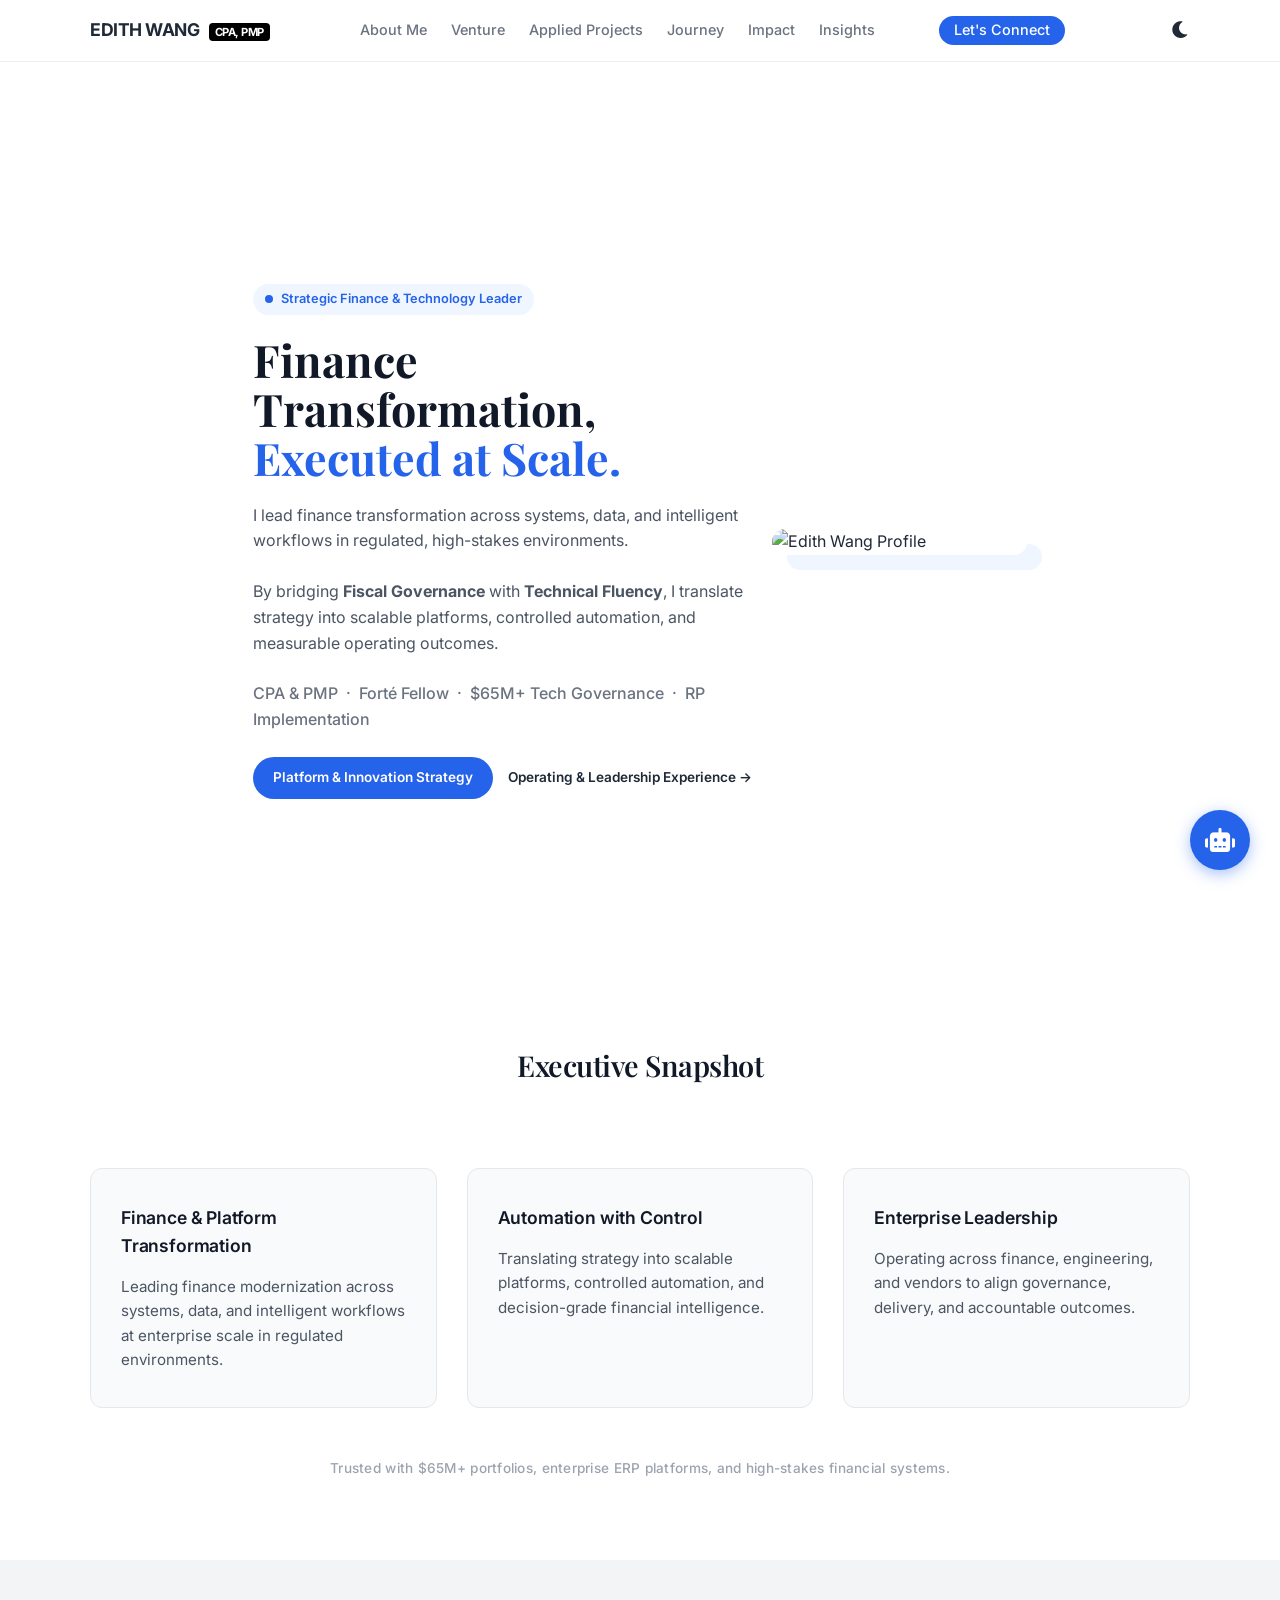
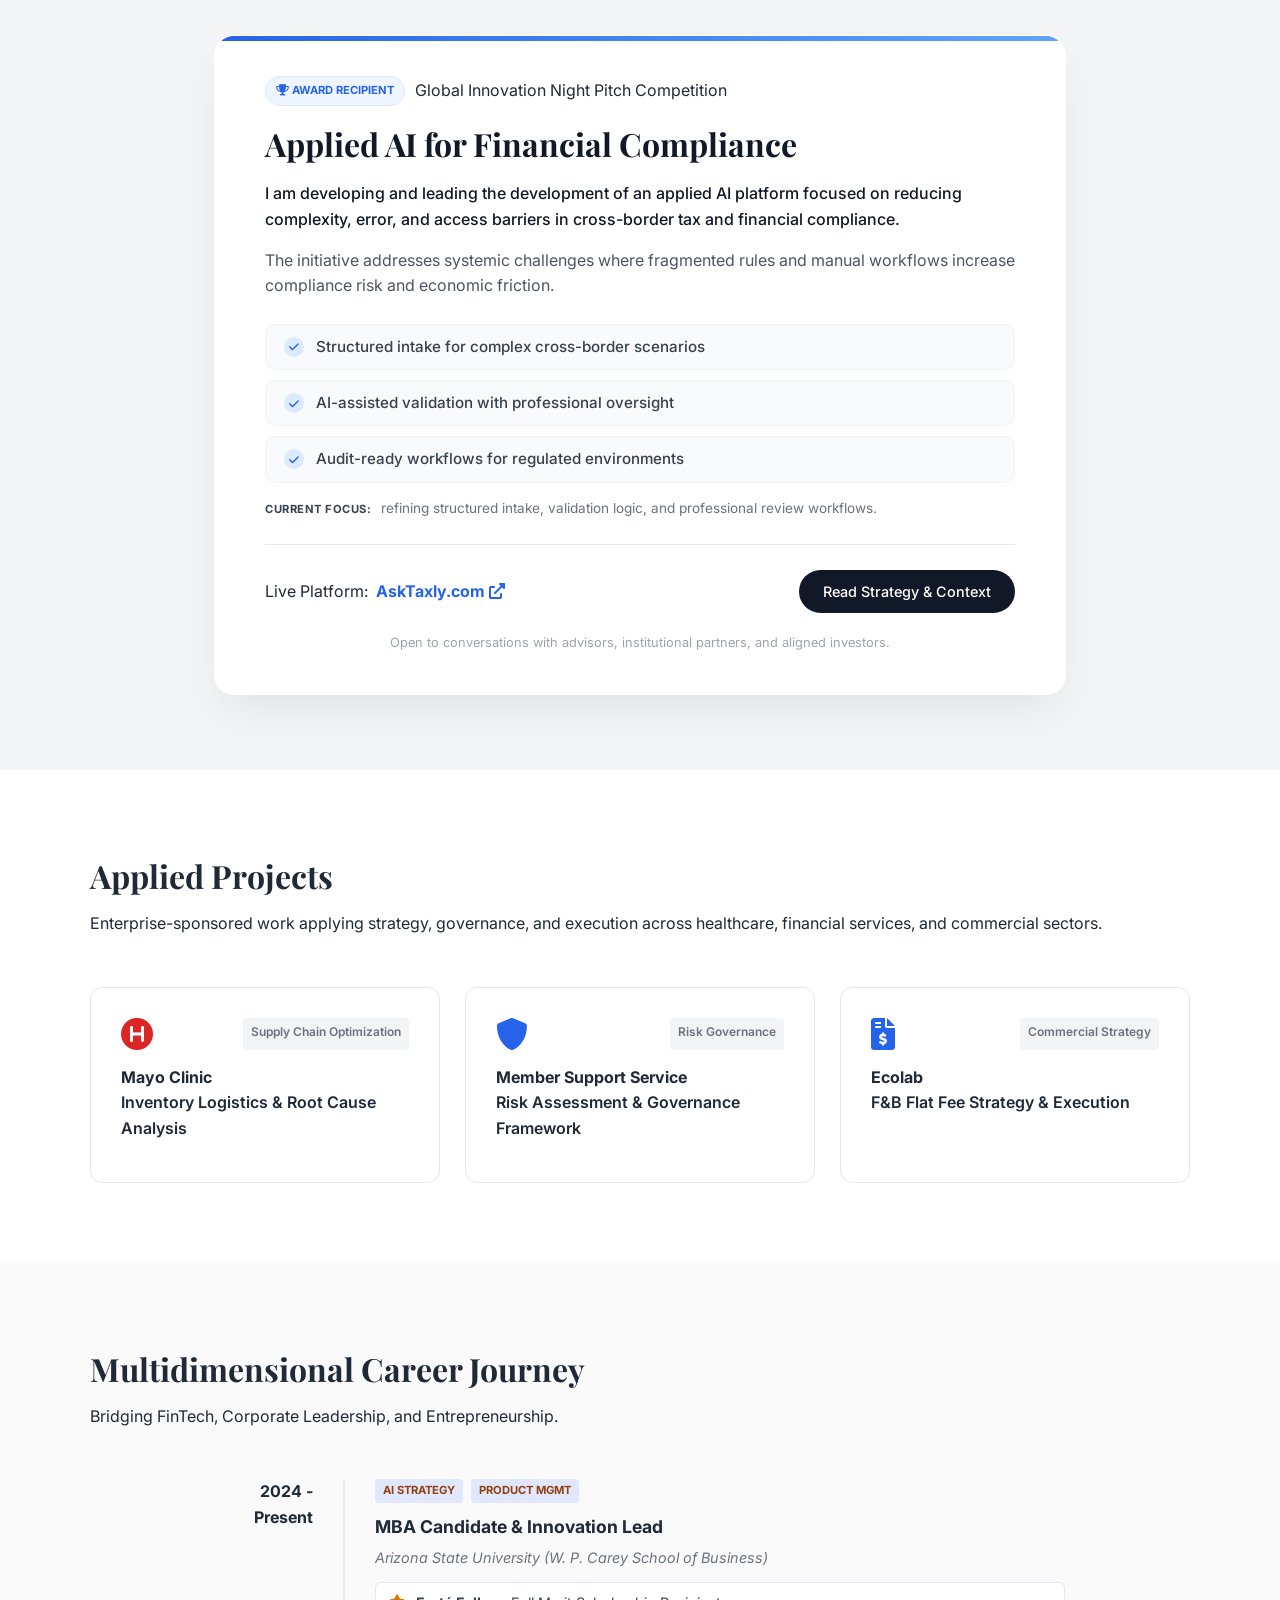
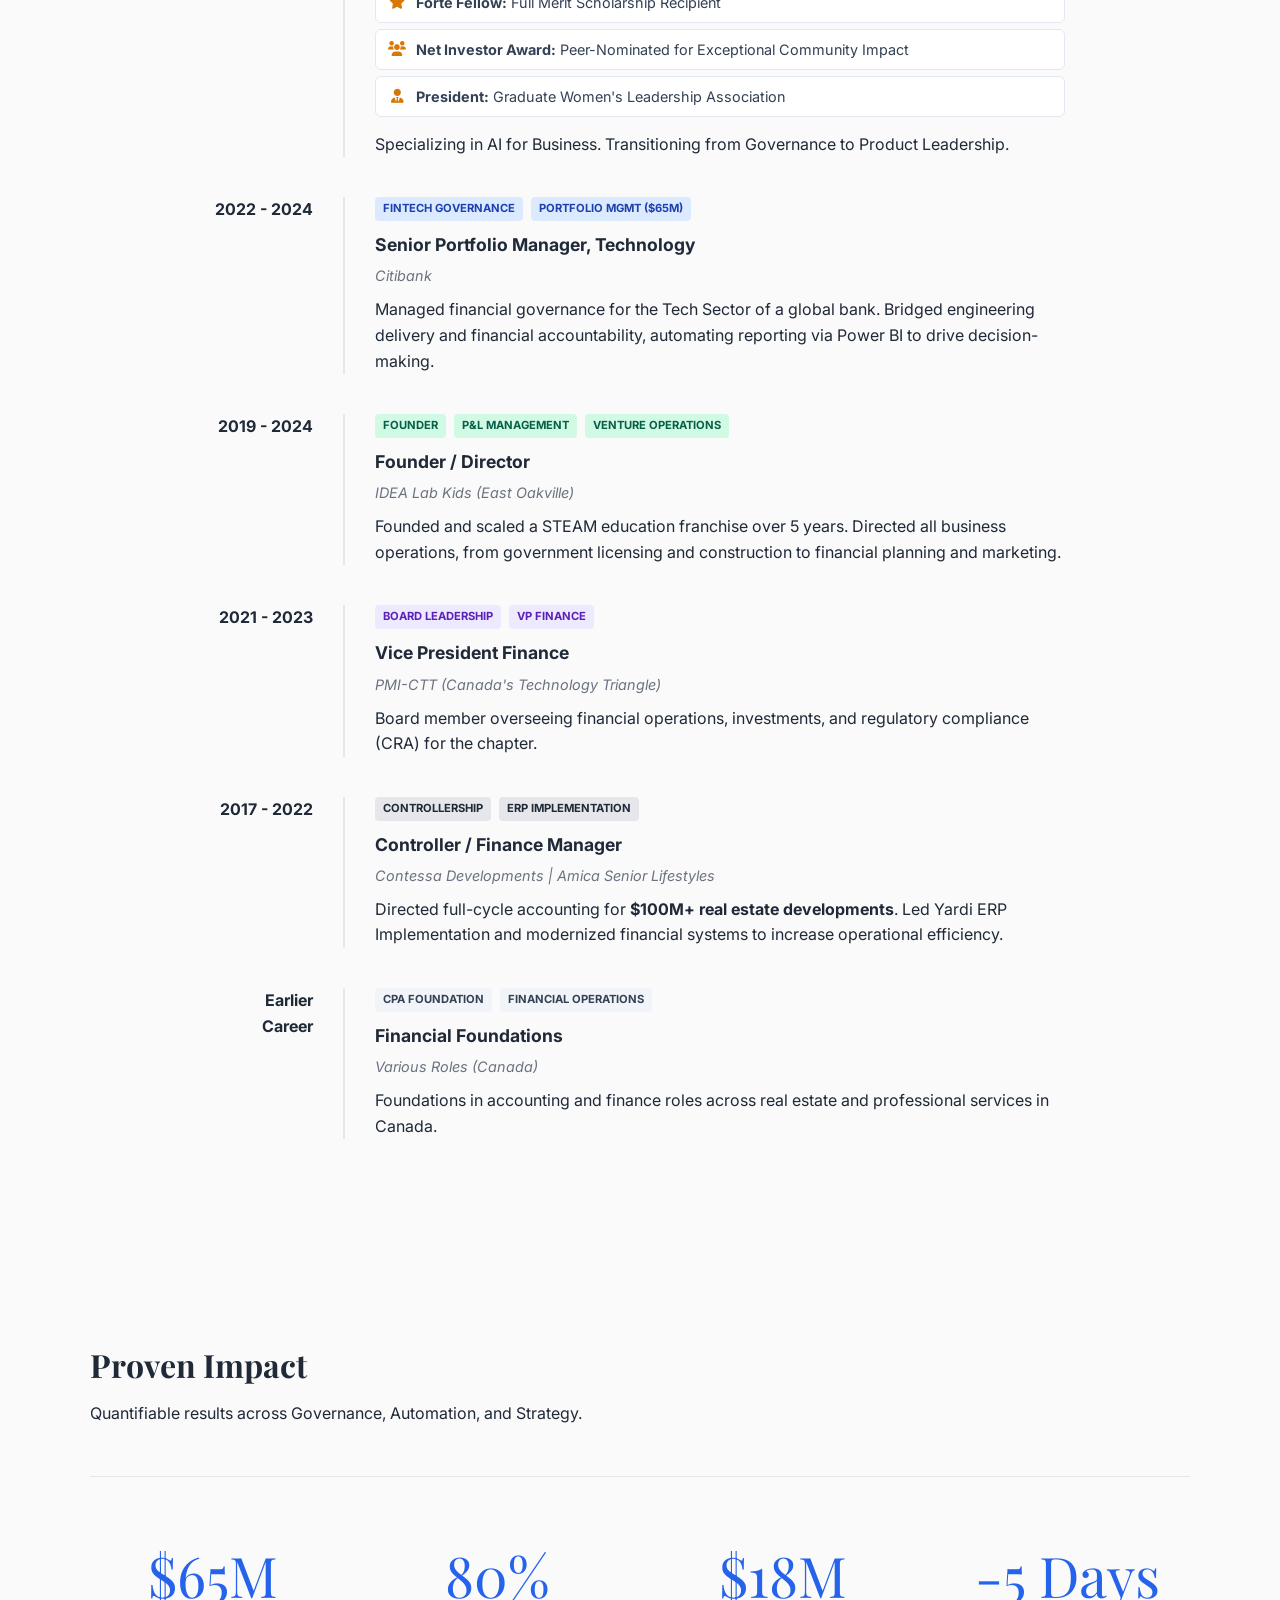
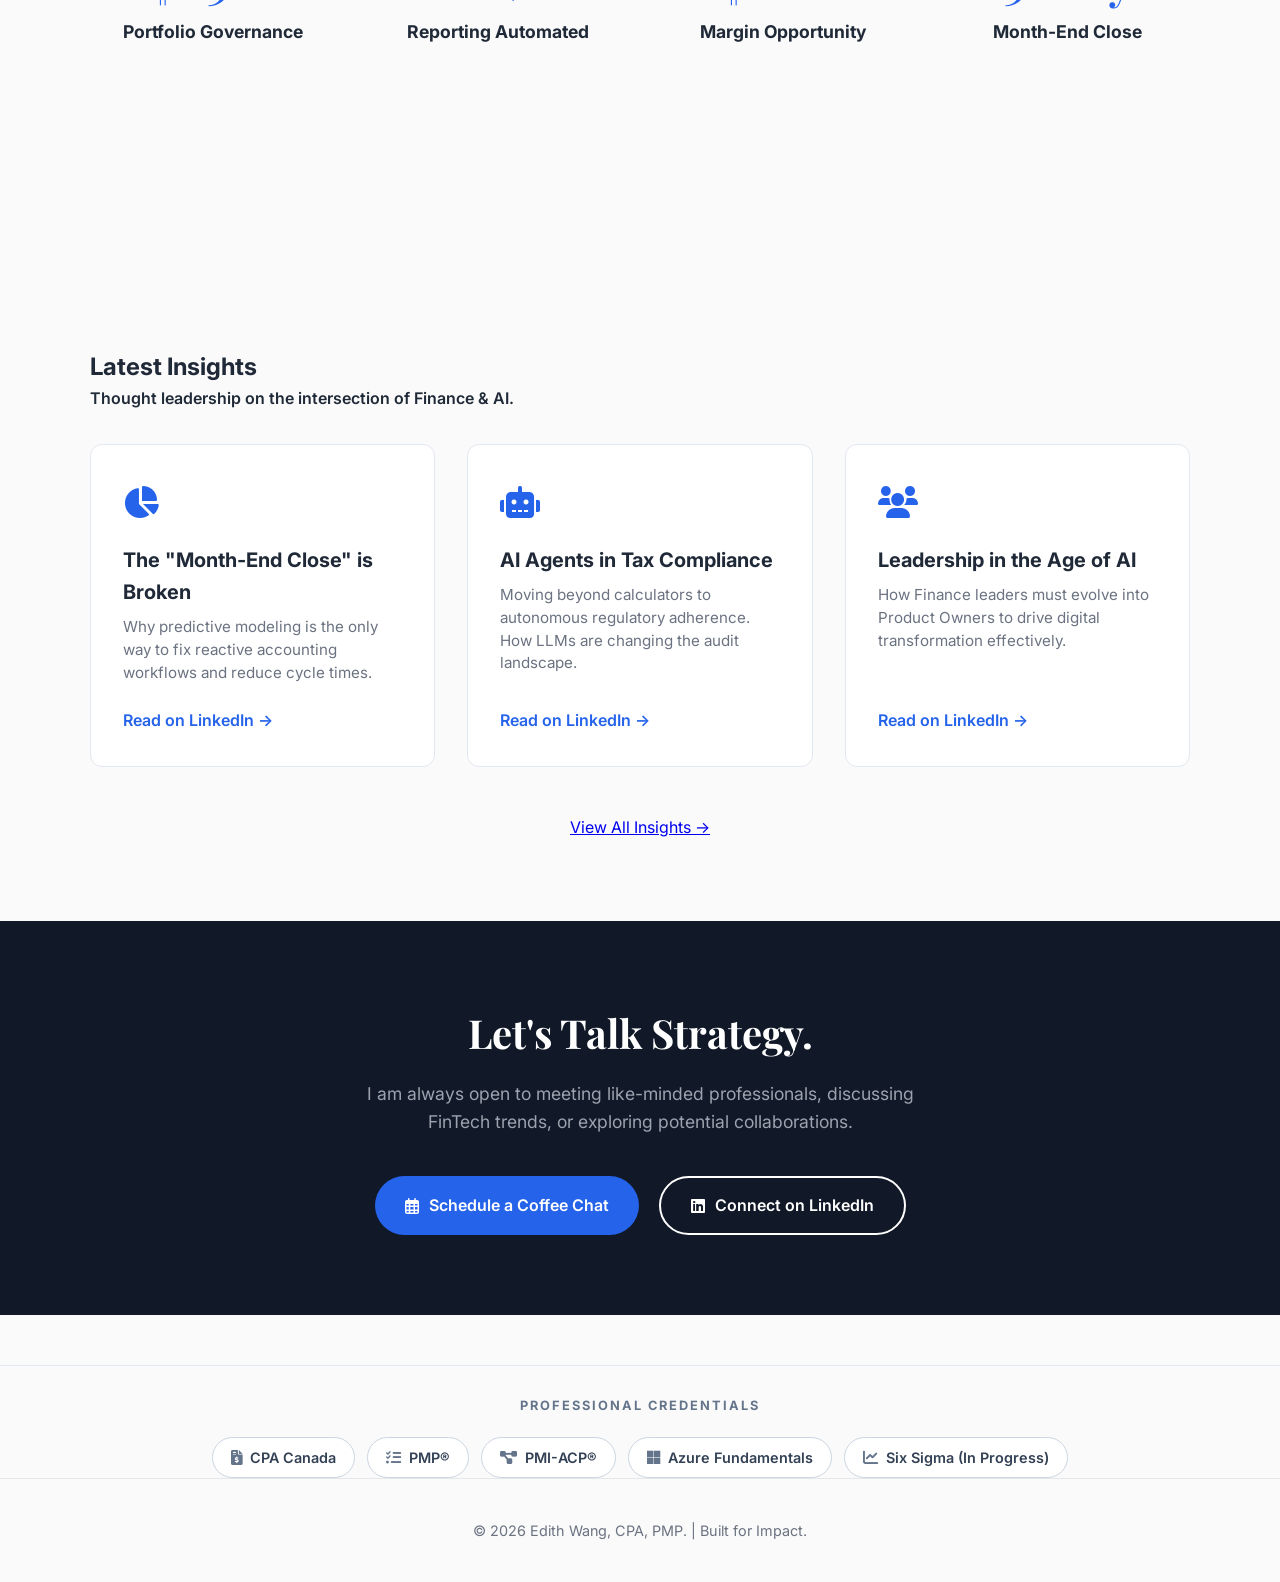
==== index.html @ 4e36b952 "Update index.html" ====
<!DOCTYPE html>
<html lang="en">
<head>
    <meta charset="UTF-8">
    <meta name="viewport" content="width=device-width, initial-scale=1.0">
    <title>Edith Wang | Finance Transformation Lead</title>
    <link rel="stylesheet" href="style.css">
    <link href="https://fonts.googleapis.com/css2?family=Inter:wght@300;400;500;600;700&family=Playfair+Display:wght@700&display=swap" rel="stylesheet">
    <link rel="stylesheet" href="https://cdnjs.cloudflare.com/ajax/libs/font-awesome/6.0.0/css/all.min.css">
</head>
<body>

<nav>
    <div class="nav-container">
        <div class="logo">EDITH WANG <span class="cpa-badge">CPA, PMP</span></div>
        
        <div class="nav-links">
            <a href="#" class="nav-item">About Me</a>
            <a href="#venture" class="nav-item">Venture</a>
            <a href="#applied_projects" class="nav-item">Applied Projects</a>
            <a href="#journey" class="nav-item">Journey</a>
            <a href="#impact" class="nav-item">Impact</a>
            <a href="#insights" class="nav-item">Insights</a>
            <a href="https://calendly.com/edithwang/30min" class="nav-cta-btn">
                Let's Connect
            </a>
        </div>
        
        <div class="theme-toggle" id="theme-toggle" onclick="toggleTheme()" style="cursor: pointer; margin-left: 20px; font-size: 1.2rem;">
            <i class="fas fa-moon"></i>
        </div>
    </div>
</nav>

<section class="hero-section reveal">
    <div class="main-container">
        <div class="hero-grid">
            
            <div class="hero-text">
                <div class="status-pill">
                    <span class="dot"></span> Strategic Finance & Technology Leader
                </div>

                <h1>
                    Finance Transformation, <br>
                    <span class="accent-text">Executed at Scale.</span>
                </h1>
                
                <p class="hero-bio">
                    I lead finance transformation across systems, data, and intelligent workflows in regulated, high-stakes environments.  
                    <br><br>
                    By bridging <strong>Fiscal Governance</strong> with <strong>Technical Fluency</strong>, I translate strategy into scalable platforms, controlled automation, and measurable operating outcomes.
                </p>

                <p class="hero-meta" style="color: #6b7280; font-weight: 500; margin-bottom: 25px;">
                    CPA & PMP &nbsp;·&nbsp; Forté Fellow &nbsp;·&nbsp; $65M+ Tech Governance &nbsp;·&nbsp; RP Implementation
                </p>
                
                <div class="hero-buttons">
                    <a href="#venture" class="btn-primary">Platform & Innovation Strategy</a>
                    <a href="#journey" class="btn-text">Operating & Leadership Experience &rarr;</a>
                </div>
            </div>

            <div class="hero-image-wrapper">
                <img src="profile.jpg" alt="Edith Wang Profile" class="hero-img">
            </div>

        </div>
    </div>
</section>    

<section class="executive-snapshot reveal">
    <div class="main-container">
        
        <h2 class="snapshot-title">Executive Snapshot</h2>

        <div class="snapshot-grid">
            <div class="snapshot-card">
                <h3>Finance & Platform Transformation</h3>
                <p>Leading finance modernization across systems, data, and intelligent workflows at enterprise scale in regulated environments.</p>
            </div>

            <div class="snapshot-card">
                <h3>Automation with Control</h3>
                <p>Translating strategy into scalable platforms, controlled automation, and decision-grade financial intelligence.</p>
            </div>

            <div class="snapshot-card">
                <h3>Enterprise Leadership</h3>
                <p>Operating across finance, engineering, and vendors to align governance, delivery, and accountable outcomes.</p>
            </div>
        </div>

        <p class="snapshot-footer">
            Trusted with $65M+ portfolios, enterprise ERP platforms, and high-stakes financial systems.
        </p>
    </div>
</section>
    
<section id="venture" class="venture-summary reveal">
    <div class="main-container">
        
        <div class="venture-card">
            
            <div class="award-header">
                <span class="award-pill"><i class="fas fa-trophy"></i> Award Recipient</span>
                <span class="award-text">Global Innovation Night Pitch Competition</span>
            </div>

            <h2 class="section-title">Applied AI for Financial Compliance</h2>

            <div class="summary-body">
                <p class="lead-text">
                    I am developing and leading the development of an applied AI platform focused on reducing complexity, error, and access barriers in cross-border tax and financial compliance.
                </p>
                <p>
                    The initiative addresses systemic challenges where fragmented rules and manual workflows increase compliance risk and economic friction.
                </p>
            </div>

            <div class="feature-grid">
                <div class="feature-item">
                    <div class="check-icon"><i class="fas fa-check"></i></div>
                    <span>Structured intake for complex cross-border scenarios</span>
                </div>
                <div class="feature-item">
                    <div class="check-icon"><i class="fas fa-check"></i></div>
                    <span>AI-assisted validation with professional oversight</span>
                </div>
                <div class="feature-item">
                    <div class="check-icon"><i class="fas fa-check"></i></div>
                    <span>Audit-ready workflows for regulated environments</span>
                </div>
            </div>
            
            <p class="venture-status">
                <span class="status-label">Current focus:</span> refining structured intake, validation logic, and professional review workflows.
            </p>
            <hr class="divider">

            <div class="summary-actions">
                <div class="platform-group">
                    <span class="platform-label">Live Platform:</span>
                    <a href="https://asktaxly.com" target="_blank" class="link-brand">
                        AskTaxly.com <i class="fas fa-external-link-alt"></i>
                    </a>
                </div>
                
                <a href="venture.html" class="btn-strategy">Read Strategy & Context</a>
            </div>
            
            <p class="summary-footer">
                Open to conversations with advisors, institutional partners, and aligned investors.
            </p>

        </div> </div>
</section>

<section id="applied_projects" class="section-padding bg-light reveal">
    <div class="main-container">
        <div class="section-header">
            <h3>Applied Projects</h3>
            <p>Enterprise-sponsored work applying strategy, governance, and execution across healthcare, financial services, and commercial sectors.</p>
        </div>

        <div class="applied_projects-grid">
            
            <div class="applied_projects-card">
                <div class="card-top">
                    <i class="fas fa-hospital-symbol icon-red"></i>
                    <span class="role-badge">Supply Chain Optimization</span>
                </div>
                <h4>Mayo Clinic</h4>
                <p class="subtitle">Inventory Logistics & Root Cause Analysis</p>
                <p class="details">
                    Leading root cause analysis to address 40-50% tote underutilization. Currently optimizing PAR ordering and warehouse-to-hospital workflows to reduce transportation waste.
                </p>
            </div>

            <div class="applied_projects-card">
                <div class="card-top">
                    <i class="fas fa-shield-alt icon-blue"></i>
                    <span class="role-badge">Risk Governance</span>
                </div>
                <h4>Member Support Service</h4>
                <p class="subtitle">Risk Assessment & Governance Framework</p>
                <p class="details">
                    Designed a standardized risk assessment framework, addressing security, vulnerability, and operational risk domains to support consistent risk identification and governance oversight.
                </p>
            </div>

            <div class="applied_projects-card">
                <div class="card-top">
                    <i class="fas fa-file-invoice-dollar icon-blue"></i>
                    <span class="role-badge">Commercial Strategy</span>
                </div>
                <h4>Ecolab</h4>
                <p class="subtitle">F&B Flat Fee Strategy & Execution</p>
                <p class="details">
                    Evaluated billing arrangements to drive long-term margin growth. Optimized commercial execution and tracking visibility to improve cash collection and sales performance.
                </p>
            </div>

        </div>
    </div>
</section>

<section id="journey" class="section-padding reveal">
    <div class="main-container">
        <div class="section-header">
            <h3>Multidimensional Career Journey</h3>
            <p>Bridging FinTech, Corporate Leadership, and Entrepreneurship.</p>
        </div>
<div class="timeline-wrapper">
            
            <div class="timeline-row">
                <div class="timeline-time">
                    <span class="year">2024 - Present</span>
                </div>
                <div class="timeline-content">
                    <div class="tags-row">
                        <span class="tag tag-strategy">AI Strategy</span>
                        <span class="tag tag-strategy">Product Mgmt</span>
                    </div>
                    
                    <h4>MBA Candidate & Innovation Lead</h4>
                    <p class="company">Arizona State University (W. P. Carey School of Business)</p>
                    
                    <div class="honor-list">
                        <div class="honor-item">
                            <i class="fas fa-star honor-icon"></i> 
                            <span><strong>Forté Fellow:</strong> Full Merit Scholarship Recipient</span>
                        </div>
                        <div class="honor-item">
                            <i class="fas fa-users honor-icon"></i> 
                            <span><strong>Net Investor Award:</strong> Peer-Nominated for Exceptional Community Impact</span>
                        </div>
                        <div class="honor-item">
                            <i class="fas fa-user-tie honor-icon"></i> 
                            <span><strong>President:</strong> Graduate Women's Leadership Association</span>
                        </div>
                    </div>

                    <p class="desc" style="margin-top: 15px;">
                        Specializing in AI for Business. Transitioning from Governance to Product Leadership.
                    </p>
                </div>
            </div>

            <div class="timeline-row">
                <div class="timeline-time">
                    <span class="year">2022 - 2024</span>
                </div>
                <div class="timeline-content">
                    <div class="tags-row">
                        <span class="tag tag-fintech">FinTech Governance</span>
                        <span class="tag tag-fintech">Portfolio Mgmt ($65M)</span>
                    </div>
                    <h4>Senior Portfolio Manager, Technology</h4>
                    <p class="company">Citibank</p>
                    <p class="desc">
                        Managed financial governance for the Tech Sector of a global bank. 
                        Bridged engineering delivery and financial accountability, automating reporting via Power BI to drive decision-making.
                    </p>
                </div>
            </div>

            <div class="timeline-row highlight-row">
                <div class="timeline-time">
                    <span class="year">2019 - 2024</span>
                </div>
                <div class="timeline-content">
                    <div class="tags-row">
                        <span class="tag tag-ent">Founder</span>
                        <span class="tag tag-ent">P&L Management</span>
                        <span class="tag tag-ent">Venture Operations</span>
                    </div>
                    <h4>Founder / Director</h4>
                    <p class="company">IDEA Lab Kids (East Oakville)</p>
                    <p class="desc">
                        Founded and scaled a STEAM education franchise over 5 years. 
                        Directed all business operations, from government licensing and construction to financial planning and marketing.
                    </p>
                </div>
            </div>

            <div class="timeline-row">
                <div class="timeline-time">
                    <span class="year">2021 - 2023</span>
                </div>
                <div class="timeline-content">
                    <div class="tags-row">
                        <span class="tag tag-vol">Board Leadership</span>
                        <span class="tag tag-vol">VP Finance</span>
                    </div>
                    <h4>Vice President Finance</h4>
                    <p class="company">PMI-CTT (Canada's Technology Triangle)</p>
                    <p class="desc">
                        Board member overseeing financial operations, investments, and regulatory compliance (CRA) for the chapter.
                    </p>
                </div>
            </div>

            <div class="timeline-row">
                <div class="timeline-time">
                    <span class="year">2017 - 2022</span>
                </div>
                <div class="timeline-content">
                    <div class="tags-row">
                        <span class="tag tag-corp">Controllership</span>
                        <span class="tag tag-corp">ERP Implementation</span>
                    </div>
                    <h4>Controller / Finance Manager</h4>
                    <p class="company">Contessa Developments | Amica Senior Lifestyles</p>
                    <p class="desc">
                        Directed full-cycle accounting for <strong>$100M+ real estate developments</strong>. 
                        Led Yardi ERP Implementation and modernized financial systems to increase operational efficiency.
                    </p>
                </div>
            </div>

            <div class="timeline-row">
                <div class="timeline-time">
                    <span class="year">Earlier Career</span>
                </div>
                <div class="timeline-content">
                    <div class="tags-row">
                        <span class="tag tag-foundation">CPA Foundation</span>
                        <span class="tag tag-foundation">Financial Operations</span>
                    </div>
                    <h4>Financial Foundations</h4>
                    <p class="company">Various Roles (Canada)</p>
                    <p class="desc">
                        Foundations in accounting and finance roles across real estate and professional services in Canada.
                    </p>
                </div>
            </div>
    
        </div>
    </div>
</section>

<section id="impact" class="section-padding reveal">
    <div class="main-container">
        <div class="section-header">
            <h3>Proven Impact</h3>
            <p>Quantifiable results across Governance, Automation, and Strategy.</p>
        </div>

        <div class="impact-grid">
            <div class="impact-item">
                <div class="impact-number">$65M</div>
                <div class="impact-label">Portfolio Governance</div>
                <p class="impact-details">
                    Managed a global technology investment portfolio across multi-year programs at Citi, ensuring 100% budget adherence.
                </p>
            </div>

            <div class="impact-item">
                <div class="impact-number">80%</div>
                <div class="impact-label">Reporting Automated</div>
                <p class="impact-details">
                    Slashed manual reporting effort by implementing Python scripts and Power BI APIs, freeing up strategic capacity.
                </p>
            </div>

            <div class="impact-item">
                <div class="impact-number">$18M</div>
                <div class="impact-label">Margin Opportunity</div>
                <p class="impact-details">
                    Identified significant margin improvements through complex pricing and scenario modeling during MBA tenure.
                </p>
            </div>

            <div class="impact-item">
                <div class="impact-number">-5 Days</div>
                <div class="impact-label">Month-End Close</div>
                <p class="impact-details">
                    Accelerated the close cycle by redesigning workflows and implementing Sisense/Payscan systems.
                </p>
            </div>
        </div>
    </div>
</section>
   
<section id="insights" class="section-padding reveal">
    <div class="main-container">
        <h2>Latest Insights</h2>
        <p class="subtitle">Thought leadership on the intersection of Finance & AI.</p>

        <div class="insights-grid">
            
            <div class="insight-card">
                <div class="insight-icon">
                    <i class="fas fa-chart-pie"></i>
                </div>
                <h3>The "Month-End Close" is Broken</h3>
                <p>Why predictive modeling is the only way to fix reactive accounting workflows and reduce cycle times.</p>
                <a href="https://www.linkedin.com/in/edith-wang1" class="read-link">Read on LinkedIn &rarr;</a>
            </div>

            <div class="insight-card">
                <div class="insight-icon">
                    <i class="fas fa-robot"></i>
                </div>
                <h3>AI Agents in Tax Compliance</h3>
                <p>Moving beyond calculators to autonomous regulatory adherence. How LLMs are changing the audit landscape.</p>
                <a href="https://www.linkedin.com/in/edith-wang1" class="read-link">Read on LinkedIn &rarr;</a>
            </div>

            <div class="insight-card">
                <div class="insight-icon">
                    <i class="fas fa-users"></i>
                </div>
                <h3>Leadership in the Age of AI</h3>
                <p>How Finance leaders must evolve into Product Owners to drive digital transformation effectively.</p>
                <a href="https://www.linkedin.com/in/edith-wang1" class="read-link">Read on LinkedIn &rarr;</a>
            </div>

        </div>
        
        <div style="text-align: center; margin-top: 3rem;">
            <a href="https://www.linkedin.com/in/edith-wang1" class="btn btn-secondary">View All Insights &rarr;</a>
        </div>
    </div>
</section>

<section id="connect" class="section-padding bg-dark text-white reveal">
    <div class="main-container text-center">
        <h3 class="connect-title">Let's Talk Strategy.</h3>
        <p class="connect-text">
            I am always open to meeting like-minded professionals, discussing FinTech trends, 
            or exploring potential collaborations.
        </p>
        
        <div class="connect-actions">
            <a href="https://calendly.com/edithwang/30min" target="_blank" class="btn-calendly">
                <i class="far fa-calendar-alt"></i> Schedule a Coffee Chat
            </a>
            <a href="https://www.linkedin.com/in/edith-wang1" target="_blank" class="btn-linkedin-large">
                <i class="fab fa-linkedin"></i> Connect on LinkedIn
            </a>
        </div>
    </div>
</section>

<div class="credentials-footer">
            <span class="cred-label">Professional Credentials</span>
            
            <div class="cred-grid">
                <div class="cred-pill">
                    <i class="fas fa-file-invoice-dollar"></i> CPA Canada
                </div>
                <div class="cred-pill">
                    <i class="fas fa-tasks"></i> PMP®
                </div>
                <div class="cred-pill">
                    <i class="fas fa-project-diagram"></i> PMI-ACP®
                </div>

                <div class="cred-pill">
                    <i class="fab fa-microsoft"></i> Azure Fundamentals
                </div>
                <div class="cred-pill">
                    <i class="fas fa-chart-line"></i> Six Sigma (In Progress)
                </div>
            </div>
        </div>
<footer>
    <p>&copy; 2026 Edith Wang, CPA, PMP. | Built for Impact.</p>
</footer>

<div class="floating-ai" onclick="toggleChat()">
  <i class="fas fa-robot"></i>
  <span class="tooltip">Ask Edith</span>
</div>

<div class="chat-window" id="chatWindow">
  <div class="chat-header">
    <div class="chat-title"><i class="fas fa-robot"></i> Edith AI Concierge</div>
    <button class="close-chat" onclick="toggleChat()">&times;</button>
  </div>

<div class="chat-body" id="chatBody"></div>

<div class="chat-input-area">
  <div class="input-wrapper" style="display:flex; margin-top:10px; gap:5px;">
    <input
      type="text"
      id="userInput"
      placeholder="Ask about experience, projects, or the AI venture…"
      onkeypress="checkEnter(event)"
      style="flex:1; padding:8px; border-radius:20px; border:1px solid #ccc;"
    >
    <button onclick="sendUserMessage()" style="background:none; border:none; color:#2563eb; cursor:pointer;">
      <i class="fas fa-paper-plane"></i>
    </button>
  </div>

  <!-- ✅ quick replies moved DOWN here -->
  <div class="quick-replies" id="quickReplies" style="margin-top:10px;">
    <button data-topic="experience">💼 Experience</button>
    <button data-topic="projects">📌 Projects</button>
    <button data-topic="skills">💻 Skills</button>
    <button data-topic="venture">🚀 Venture</button>
    <button data-topic="contact">✉️ Contact</button>
  </div>

  <div class="chat-footer-note" style="margin-top:8px; font-size:12px; opacity:0.8;">
    <span style="cursor:pointer;" onclick="handleInput('joke')">Need a break? 😄</span>
  </div>
</div>

<script src="script.js" defer></script>
</body>
</html>
---- style.css ----
/* --- 基础设置 --- */
:root {
    --bg-body: #FAFAFA;
    --text-main: #1F2937;
    --text-muted: #6B7280;
    --text-accent: #2563EB; /* Tech Blue */
    --gold: #D97706; /* Finance Gold */
    --font-heading: 'Playfair Display', serif; /* 干净的高级字体 */
    --font-body: 'Inter', sans-serif;
    --container: 1150px;
}

* { margin: 0; padding: 0; box-sizing: border-box; }
html { scroll-behavior: smooth; }
body { background: var(--bg-body); color: var(--text-main); font-family: var(--font-body); line-height: 1.6; }

/* Fix: Prevents menu from covering titles */
section {
    scroll-margin-top: 120px; 
}

@media (max-width: 768px) {
    section {
        scroll-margin-top: 90px;
    }
}

.main-container { max-width: var(--container); margin: 0 auto; padding: 0 25px; }
.section-padding { padding: 80px 0; }
.bg-light { background: white; }
.bg-dark { background: #111827; }
.text-white { color: white; }
.text-center { text-align: center; }

/* Navigation */
nav { background: rgba(255,255,255,0.95); position: sticky; top: 0; z-index: 1000; border-bottom: 1px solid #eee; padding: 15px 0; }
.nav-container { display: flex; justify-content: space-between; align-items: center; max-width: var(--container); margin: 0 auto; padding: 0 25px; }
.logo { font-weight: 700; font-size: 1.1rem; letter-spacing: -0.5px; }
.cpa-badge { background: black; color: white; font-size: 0.7rem; padding: 2px 6px; border-radius: 4px; margin-left: 6px; }
.nav-links a { text-decoration: none; color: var(--text-muted); margin-left: 20px; font-size: 0.9rem; font-weight: 500; }
.btn-nav { background: var(--text-main); color: white; border: none; padding: 8px 16px; border-radius: 20px; margin-left: 20px; cursor: pointer; font-size: 0.85rem; }

/* =========================================
   HERO SECTION (Compact & Dynamic)
   ========================================= */
.hero-section {
    height: 100vh;          /* Full Viewport Height */
    min-height: 600px;      
    display: flex;
    align-items: center;    
    padding-top: 60px;      
    background: #fff;
    overflow: hidden;       
}

.hero-grid {
    display: flex;
    align-items: center;    
    justify-content: space-between;
    width: 100%;
    max-width: 1200px;
    margin: 0 auto;
    padding: 0 30px;        
}

/* Left Text Area */
.hero-text {
    flex: 1.3;              
    padding-right: 20px;
}

.hero-text h1 {
    font-family: 'Playfair Display', serif;
    font-size: clamp(2rem, 3.5vw, 3.5rem); 
    line-height: 1.1;
    color: #111827;
    margin-bottom: 20px;
}

.status-pill { background: #EFF6FF; color: var(--text-accent); display: inline-block; padding: 5px 12px; border-radius: 20px; font-size: 0.8rem; font-weight: 600; margin-bottom: 20px; }
.dot { width: 8px; height: 8px; background: var(--text-accent); border-radius: 50%; display: inline-block; margin-right: 5px; }
.accent-text { color: var(--text-accent); }

.hero-bio {
    font-size: 1rem;       
    line-height: 1.6;
    color: #4b5563;
    margin-bottom: 25px;
    max-width: 600px;
}

/* Buttons */
.hero-buttons {
    display: flex;
    align-items: center;
    gap: 15px;             
    flex-wrap: nowrap;     
    width: 100%;
}

.btn-primary {
    background: var(--text-accent);
    color: white;
    font-size: 0.85rem !important; 
    padding: 10px 20px;
    border-radius: 50px;
    text-decoration: none;
    font-weight: 600;
    white-space: nowrap;   
    transition: background 0.3s;
}
.btn-primary:hover { background: #1D4ED8; }

.btn-text {
    color: var(--text-main);
    font-size: 0.85rem !important;
    text-decoration: none;
    font-weight: 600;
    white-space: nowrap;   
    border-bottom: 1px solid transparent;
    transition: border-bottom 0.3s;
}
.btn-text:hover { border-bottom: 1px solid #111827; }

/* Right Image Area */
.hero-image-wrapper {
    flex: 0.7;             
    display: flex;
    justify-content: flex-end; 
}

.hero-img {
    width: 100%;
    max-width: 380px;      
    border-radius: 16px;
    box-shadow: 15px 15px 0px #eff6ff;
    object-fit: cover;
}

/* Cert Bar */
.cert-bar { background: #111827; padding: 20px 0; color: white; }
.cert-list { display: flex; flex-wrap: wrap; gap: 15px; justify-content: center; }
.cert-title { font-size: 0.85rem; text-transform: uppercase; color: #9CA3AF; margin-right: 15px; display: block; width: 100%; margin-bottom: 10px; }
.cert-tag { background: rgba(255,255,255,0.1); padding: 5px 12px; border-radius: 4px; font-size: 0.9rem; display: flex; align-items: center; gap: 8px; }
.highlight-cert { border: 1px solid var(--text-accent); color: #93C5FD; }
.cert-tag.fade { opacity: 0.6; font-style: italic; }

/* Focus / AskTaxly */
.section-header { margin-bottom: 50px; }
.section-header h3 { font-size: 2rem; font-family: var(--font-heading); margin-bottom: 10px; }
.focus-card { background: #EFF6FF; border: 1px solid #BFDBFE; border-radius: 12px; padding: 40px; display: flex; align-items: center; gap: 40px; box-shadow: 0 4px 6px rgba(0,0,0,0.02); }
.focus-content { flex: 2; }
.focus-visual { flex: 1; text-align: center; }
.project-tag-large { background: var(--text-accent); color: white; display: inline-block; padding: 4px 12px; border-radius: 4px; font-size: 0.8rem; font-weight: 600; margin-bottom: 15px; }
.focus-content h4 { font-size: 1.5rem; margin-bottom: 15px; }
.focus-highlights { margin-top: 20px; list-style: none; }
.focus-highlights li { margin-bottom: 8px; font-size: 0.95rem; }
.icon-huge { font-size: 5rem; color: #93C5FD; }

/* =========================================
   APPLIED PROJECTS (Formerly Consulting)
   Fixed to 3 Columns
   ========================================= */

.applied_projects-grid { 
    display: grid; 
    /* FORCE 3 COLUMNS HERE */
    grid-template-columns: repeat(3, 1fr); 
    gap: 25px; 
    margin-top: 40px;
}

.applied_projects-card { 
    background: white; 
    border: 1px solid #E5E7EB; 
    padding: 30px; 
    border-radius: 12px; 
    transition: all 0.3s ease-in-out; 
    overflow: hidden; 
}

.applied_projects-card:hover { 
    transform: translateY(-5px); 
    border-color: var(--text-main); 
    background-color: #fafafa; 
    box-shadow: 0 10px 20px rgba(0,0,0,0.08); 
}

.card-top { display: flex; justify-content: space-between; margin-bottom: 15px; }
.icon-red { font-size: 2rem; color: #DC2626; }
.icon-blue { font-size: 2rem; color: #2563EB; }
.role-badge { font-size: 0.75rem; background: #F3F4F6; padding: 4px 8px; border-radius: 4px; font-weight: 600; color: var(--text-muted); }
.subtitle { font-weight: 600; color: var(--text-main); margin-bottom: 10px; }

/* Hover Reveal Details */
.applied_projects-card .details {
    max-height: 0;
    opacity: 0;
    overflow: hidden;
    margin-top: 0;
    font-size: 0.9rem; 
    color: var(--text-muted); 
    transition: all 0.4s cubic-bezier(0.4, 0, 0.2, 1); 
}

.applied_projects-card:hover .details {
    max-height: 300px;
    opacity: 1;
    margin-top: 15px;
}

/* Timeline (Rich) */
.timeline-wrapper { max-width: 850px; margin: 0 auto; }
.timeline-row { display: grid; grid-template-columns: 130px 1fr; gap: 30px; margin-bottom: 40px; }
.timeline-time { text-align: right; border-right: 2px solid #E5E7EB; padding-right: 30px; }
.year { font-weight: 700; display: block; }
.tags-row { display: flex; gap: 8px; flex-wrap: wrap; margin-bottom: 10px; }
.tag { font-size: 0.7rem; font-weight: 700; text-transform: uppercase; padding: 3px 8px; border-radius: 4px; }
.tag-fintech { background: #DBEAFE; color: #1E40AF; }
.tag-ent { background: #D1FAE5; color: #065F46; }
.tag-vol { background: #EDE9FE; color: #5B21B6; }
.tag-strategy { background: #e0e7ff; color: #92400E; }
.tag-corp { background: #e5e7eb;color: #1f2937; }
.tag-foundation { background: #f1f5f9; color: #334155; }
.timeline-content h4 { font-size: 1.1rem; margin-bottom: 5px; }
.company { color: var(--text-muted); font-size: 0.9rem; margin-bottom: 10px; font-style: italic; }

/* Connect Buttons */
.connect-title { font-family: var(--font-heading); font-size: 2.5rem; margin-bottom: 15px; }
.connect-text { color: #9CA3AF; max-width: 600px; margin: 0 auto 40px; font-size: 1.1rem; }
.connect-actions { display: flex; gap: 20px; justify-content: center; flex-wrap: wrap; }
.btn-calendly { background: var(--text-accent); color: white; padding: 15px 30px; border-radius: 50px; text-decoration: none; font-weight: 600; display: flex; align-items: center; gap: 10px; transition: transform 0.2s; }
.btn-calendly:hover { transform: scale(1.05); }
.btn-linkedin-large { background: transparent; border: 2px solid white; color: white; padding: 15px 30px; border-radius: 50px; text-decoration: none; font-weight: 600; display: flex; align-items: center; gap: 10px; transition: background 0.2s; }
.btn-linkedin-large:hover { background: white; color: #111827; }

/* Footer */
footer { text-align: center; padding: 40px 0; color: var(--text-muted); font-size: 0.9rem; border-top: 1px solid #E5E7EB; }

/* AI CHATBOT */
.floating-ai {
    position: fixed; bottom: 30px; right: 30px; width: 60px; height: 60px;
    background: #2563eb; color: white; border-radius: 50%;
    display: flex; justify-content: center; align-items: center; font-size: 24px;
    cursor: pointer; box-shadow: 0 4px 15px rgba(37, 99, 235, 0.4); transition: transform 0.3s ease; z-index: 9999;
}
.floating-ai:hover { transform: scale(1.1); }
.tooltip { display: none; }

.chat-window {
    position: fixed; bottom: 100px; right: 30px; width: 340px; height: 480px;
    background: white; border-radius: 16px; box-shadow: 0 5px 30px rgba(0,0,0,0.2);
    display: flex; flex-direction: column; overflow: hidden; z-index: 9999;
    transform: scale(0); transform-origin: bottom right; transition: transform 0.3s cubic-bezier(0.18, 0.89, 0.32, 1.28);
    opacity: 0; pointer-events: none;
}
.chat-window.active { transform: scale(1); opacity: 1; pointer-events: all; }

.chat-header { background: linear-gradient(135deg, #2563eb, #1d4ed8); padding: 15px; color: white; display: flex; justify-content: space-between; align-items: center; font-weight: 600; }
.chat-close { background: none; border: none; color: white; font-size: 20px; cursor: pointer; }
.chat-body { flex: 1; padding: 15px; overflow-y: auto; background: #f8f9fa; display: flex; flex-direction: column; gap: 10px; }
.message { max-width: 80%; padding: 10px 14px; border-radius: 12px; font-size: 0.9rem; line-height: 1.4; }
.bot-message { background: white; border: 1px solid #e5e7eb; color: #333; align-self: flex-start; border-bottom-left-radius: 2px; }
.user-message { background: #2563eb; color: white; align-self: flex-end; border-bottom-right-radius: 2px; }
.chat-input-area { padding: 10px; background: white; border-top: 1px solid #eee; }
.quick-replies { display: flex; gap: 8px; margin-bottom: 10px; overflow-x: auto; padding-bottom: 2px; }
.quick-replies button { background: #eff6ff; border: 1px solid #bfdbfe; color: #1d4ed8; padding: 6px 12px; border-radius: 15px; font-size: 11px; cursor: pointer; white-space: nowrap; transition: background 0.2s; }
.quick-replies button:hover { background: #2563eb; color: white; }

/* Reveal Animation */
.reveal { opacity: 0; transform: translateY(30px); transition: all 0.8s ease; }
.reveal.active { opacity: 1; transform: translateY(0); }

/* Proven Impact Section */
.impact-grid {
    display: grid;
    grid-template-columns: repeat(auto-fit, minmax(220px, 1fr)); 
    gap: 40px;
    text-align: center;
    border-top: 1px solid #E5E7EB;
    padding-top: 60px;
}
.impact-item { padding: 10px; cursor: default; position: relative; }
.impact-number { font-family: var(--font-heading); font-size: 3.5rem; color: var(--text-accent); line-height: 1; margin-bottom: 15px; }
.impact-label { font-size: 1.1rem; font-weight: 700; color: var(--text-main); margin-bottom: 10px; }
.impact-details { font-size: 0.95rem; color: var(--text-muted); opacity: 0; transform: translateY(10px); transition: all 0.3s ease-in-out; max-width: 250px; margin: 0 auto; }
.impact-item:hover .impact-details { opacity: 1; transform: translateY(0); }
.impact-item:hover .impact-number { transform: translateY(-5px); transition: transform 0.3s ease; }

/* View All Insights Button */
.view-all-wrapper { margin-top: 50px; text-align: center; }
.btn-outline { display: inline-block; border: 2px solid var(--text-main); color: var(--text-main); padding: 12px 30px; border-radius: 50px; text-decoration: none; font-weight: 600; transition: all 0.2s ease; }
.btn-outline:hover { background: var(--text-main); color: white; transform: translateY(-2px); }

/* EXECUTIVE SNAPSHOT SECTION */
.executive-snapshot { padding: 80px 20px; background-color: #fff; }
.snapshot-title { text-align: center; font-family: 'Playfair Display', serif; font-size: 1.8rem; color: #111827; margin-bottom: 80px; font-weight: 600; letter-spacing: -0.5px; }
.snapshot-grid { display: grid; grid-template-columns: repeat(3, 1fr); gap: 30px; max-width: 1100px; margin: 0 auto; }
.snapshot-card { background-color: #f9fafb; border: 1px solid #e5e7eb; border-radius: 12px; padding: 35px 30px; transition: all 0.3s ease; }
.snapshot-card:hover { border-color: #d1d5db; }
.snapshot-card h3 { font-family: 'Inter', sans-serif; font-size: 1.1rem; font-weight: 600; color: #111827; margin-bottom: 15px; letter-spacing: -0.01em; }
.snapshot-card p { font-family: 'Inter', sans-serif; font-size: 0.95rem; line-height: 1.6; color: #4b5563; margin: 0; }
.snapshot-footer { text-align: center; margin-top: 50px; font-size: 0.85rem; color: #9ca3af; font-weight: 500; letter-spacing: 0.02em; }

/* VENTURE SUMMARY */
.venture-summary { min-height: 90vh; display: flex; align-items: center; padding: 40px 20px; background-color: #f3f4f6; }
.venture-card { max-width: 900px; width: 100%; margin: 0 auto; background: #ffffff; padding: 40px 50px; border-radius: 20px; box-shadow: 0 20px 40px -10px rgba(0, 0, 0, 0.08); border: 1px solid rgba(255, 255, 255, 0.5); position: relative; overflow: hidden; }
.venture-card::before { content: ''; position: absolute; top: 0; left: 0; width: 100%; height: 5px; background: linear-gradient(90deg, #2563eb, #60a5fa); }
.award-header { display: flex; align-items: center; gap: 10px; margin-bottom: 20px; }
.award-pill { background: #eff6ff; color: #2563eb; font-size: 0.7rem; font-weight: 700; text-transform: uppercase; padding: 5px 10px; border-radius: 50px; border: 1px solid #dbeafe; }
.section-title { font-family: 'Playfair Display', serif; font-size: clamp(1.8rem, 2.5vw, 2.4rem); color: #111827; margin-bottom: 20px; line-height: 1.1; }
.summary-body p { font-size: 1rem; line-height: 1.6; color: #4b5563; margin-bottom: 15px; max-width: 750px; }
.lead-text { color: #111827 !important; font-weight: 500; }
.feature-grid { margin: 25px 0; display: flex; flex-direction: column; gap: 10px; }
.feature-item { display: flex; align-items: center; gap: 12px; background: #f9fafb; padding: 10px 18px; border-radius: 10px; border: 1px solid #f3f4f6; transition: all 0.2s; }
.feature-item:hover { border-color: #e5e7eb; background: #fff; box-shadow: 0 4px 6px -1px rgba(0, 0, 0, 0.05); }
.check-icon { width: 20px; height: 20px; background: #dbeafe; color: #2563eb; border-radius: 50%; display: flex; align-items: center; justify-content: center; font-size: 0.7rem; flex-shrink: 0; }
.feature-item span { font-weight: 500; color: #374151; font-size: 0.95rem; }
.venture-status { font-size: 0.85rem; color: #6b7280; margin-top: -10px; margin-bottom: 20px; font-family: 'Inter', sans-serif; }
.status-label { font-weight: 700; color: #374151; text-transform: uppercase; font-size: 0.7rem; letter-spacing: 0.5px; margin-right: 6px; }
.divider { border: 0; height: 1px; background: #e5e7eb; margin: 25px 0; }
.summary-actions { display: flex; justify-content: space-between; align-items: center; flex-wrap: wrap; gap: 15px; }
.platform-group { display: flex; align-items: center; gap: 8px; }
.link-brand { color: #2563eb; font-weight: 700; text-decoration: none; font-size: 1rem; }
.btn-strategy { padding: 10px 24px; background-color: #111827; color: #fff; text-decoration: none; border-radius: 50px; font-weight: 500; font-size: 0.9rem; transition: all 0.2s; }
.btn-strategy:hover { background-color: #374151; transform: translateY(-1px); }
.summary-footer { margin-top: 20px; font-size: 0.8rem; color: #9ca3af; text-align: center; }

/* Laptop Mode Fix */
@media (max-height: 800px) {
    .venture-summary { padding: 20px 10px; }
    .venture-card { padding: 25px 35px; }
    .section-title { font-size: 1.8rem; margin-bottom: 12px; }
    .summary-body p { font-size: 0.95rem; margin-bottom: 10px; line-height: 1.5; }
    .feature-grid, .divider { margin: 15px 0; }
    .feature-item { padding: 8px 15px; }
    .summary-footer { display: none; }
}

/* Mobile Adjustments */
@media (max-width: 968px) {
    .hero-section { height: auto; padding-top: 100px; padding-bottom: 50px; }
    .hero-grid { flex-direction: column-reverse; text-align: center; gap: 30px; }
    .hero-text { flex: 1; padding-right: 0; }
    .hero-image-wrapper { justify-content: center; flex: 1; }
    .hero-img { max-width: 300px; }
    .hero-buttons { justify-content: center; flex-wrap: wrap; gap: 10px; }
    .btn-primary, .btn-text { width: 100%; justify-content: center; display: flex; }
    .applied_projects-grid { grid-template-columns: 1fr; }
}

@media (max-width: 768px) {
    .hero-grid, .focus-card, .timeline-row { grid-template-columns: 1fr; }
    .focus-visual { display: none; }
    .timeline-time { text-align: left; border-right: none; border-left: 2px solid #eee; padding-left: 20px; }
    .chat-window { width: 90%; right: 5%; }
    .impact-grid { grid-template-columns: 1fr; gap: 50px; }
    .impact-details { opacity: 1; transform: translateY(0); }
    .venture-card { padding: 30px 20px; }
    .summary-actions { flex-direction: column; align-items: flex-start; }
    .btn-strategy { width: 100%; text-align: center; }
    .snapshot-grid { grid-template-columns: 1fr; gap: 20px; }
    .executive-snapshot { padding: 60px 20px; }
}

/* =========================================
   DARK MODE (COMPLETE)
   ========================================= */
body.dark-mode { background-color: #111827; color: #f3f4f6; }
body.dark-mode nav { background-color: #111827; box-shadow: 0 2px 10px rgba(255,255,255,0.05); }
body.dark-mode .nav-item { color: #e0e0e0; }
body.dark-mode .nav-item:hover { color: #64ffda; }
body.dark-mode .bg-light { background-color: #181818 !important; }

/* Dark Mode - Chatbot */
body.dark-mode .chat-window { background: #1e1e1e; border: 1px solid #444; }
body.dark-mode .chat-body { background: #121212; }
body.dark-mode .bot-message { background: #2d2d2d; border-color: #444; color: #e0e0e0; }
body.dark-mode .chat-input-area { background: #1e1e1e; border-top-color: #333; }

/* Dark Mode - Sections */
body.dark-mode section,
body.dark-mode .hero-section,
body.dark-mode .executive-snapshot,
body.dark-mode .main-container { background-color: #111827 !important; color: #f3f4f6; }

/* Dark Mode - Text & Titles */
body.dark-mode .hero-title, 
body.dark-mode .hero-subtitle, 
body.dark-mode .hero-description,
body.dark-mode h1,
body.dark-mode .section-title,
body.dark-mode .snapshot-title,
body.dark-mode h2 { color: #ffffff !important; }

/* Dark Mode - Applied Projects Cards */
body.dark-mode .applied_projects-card { background-color: #1e1e1e; box-shadow: 0 5px 15px rgba(0,0,0,0.5); border-color: #333; }
body.dark-mode .applied_projects-card h4 { color: #ffffff; }
body.dark-mode .applied_projects-card .subtitle { color: #a0a0a0; }
body.dark-mode .applied_projects-card .details { color: #cccccc; }

/* Dark Mode - Snapshot & Generic Cards */
body.dark-mode .snapshot-card,
body.dark-mode .card { background-color: #1f2937 !important; border: 1px solid #374151; box-shadow: 0 4px 6px rgba(0,0,0,0.3); }
body.dark-mode .snapshot-card h3, body.dark-mode .snapshot-card h4, body.dark-mode .snapshot-card p, body.dark-mode .snapshot-card li,
body.dark-mode .card h3, body.dark-mode .card p { color: #e5e7eb !important; }

/* Dark Mode - Focus/Venture */
body.dark-mode .focus-card { background-color: #1e1e1e !important; border: 1px solid #333; box-shadow: 0 4px 20px rgba(0,0,0,0.5); }
body.dark-mode .focus-card h4, body.dark-mode .focus-card p, body.dark-mode .focus-card li { color: #e0e0e0 !important; }
body.dark-mode .focus-card strong { color: #ffffff !important; }
body.dark-mode .project-tag-large { border: 1px solid #64ffda; }
body.dark-mode .venture-summary { background-color: #0b0f19; border-top: 1px solid #1f2937; }
body.dark-mode .venture-card { background-color: #1f2937; border-color: #374151; box-shadow: 0 20px 40px -10px rgba(0, 0, 0, 0.6); }
body.dark-mode .feature-item { background-color: #111827; border-color: #374151; }
body.dark-mode .feature-item:hover { background-color: #374151; border-color: #6b7280; }
body.dark-mode .feature-item span { color: #e5e7eb; }
body.dark-mode .check-icon { background-color: #1e3a8a; color: #93c5fd; }
body.dark-mode .award-pill { background-color: #1e3a8a; border-color: #1e40af; color: #bfdbfe; }
body.dark-mode .summary-body p { color: #d1d5db; }
body.dark-mode .btn-strategy { background-color: #f3f4f6; color: #111827; }
body.dark-mode .btn-strategy:hover { background-color: #d1d5db; }
body.dark-mode .venture-status { color: #9ca3af; }
body.dark-mode .status-label { color: #d1d5db; }

/* Dark Mode - Footer & Trust Text */
body.dark-mode .trust-text,
body.dark-mode .snapshot-footer { color: #9ca3af !important; }

/* --- Insights Grid Section --- */
.insights-grid {
    display: grid;
    grid-template-columns: repeat(auto-fit, minmax(300px, 1fr)); /* Creates the 3 columns */
    gap: 2rem;
    margin-top: 2rem;
}

.insight-card {
    background: white;
    padding: 2rem;
    border-radius: 12px;
    border: 1px solid #e2e8f0;
    transition: transform 0.3s ease, box-shadow 0.3s ease;
    display: flex;
    flex-direction: column;
    justify-content: space-between;
}

/* Hover Effect */
.insight-card:hover {
    transform: translateY(-5px);
    box-shadow: 0 10px 20px rgba(0,0,0,0.1);
    border-color: var(--text-accent);
}

.insight-icon {
    font-size: 2rem;
    margin-bottom: 1rem;
    color: var(--text-accent);
}

.insight-card h3 {
    font-size: 1.25rem;
    margin-bottom: 0.5rem;
    color: var(--text-main);
}

.insight-card p {
    font-size: 0.95rem;
    color: var(--text-muted);
    margin-bottom: 1.5rem;
    line-height: 1.5;
}

.read-link {
    font-weight: 600;
    color: var(--text-accent);
    text-decoration: none;
    margin-top: auto; /* Pushes link to bottom */
}

.read-link:hover {
    text-decoration: underline;
}

/* Dark Mode Support for Cards */
body.dark-mode .insight-card {
    background: #1e293b;
    border-color: #334155;
}
body.dark-mode .insight-card h3 {
    color: #f1f5f9;
}
body.dark-mode .insight-card p {
    color: #94a3b8;
}

/* --- ASU Award Boxes (Tight & Clean) --- */
.honor-list {
    margin-top: 12px;
    display: flex;
    flex-direction: column;
    gap: 6px;                  /* Small gap between boxes */
}

.honor-item {
    display: flex;
    align-items: center;
    gap: 10px;
    background: #ffffff;
    border: 1px solid #e2e8f0; /* Subtle border */
    padding: 8px 12px;         /* Comfortable but compact padding */
    border-radius: 6px;        /* Matches the slight curve of your other elements */
    font-size: 0.9rem;
    color: #334155;
    transition: transform 0.2s ease, border-color 0.2s ease;
}

.honor-item:hover {
    transform: translateX(3px);
    border-color: #94a3b8;
    box-shadow: 0 2px 5px rgba(0,0,0,0.05);
}

.honor-icon {
    color: #d97706; /* Gold icon */
    font-size: 0.9rem;
    min-width: 18px; 
    text-align: center;
}

/* --- Professional Credentials (Clean & Visible) --- */
.credentials-footer {
    margin-top: 50px;
    padding-top: 30px;
    border-top: 1px solid #e2e8f0; /* Light grey divider */
    text-align: center;
    display: flex;
    flex-direction: column;
    align-items: center;
    gap: 15px;
}

.cred-label {
    font-size: 0.8rem;
    text-transform: uppercase;
    letter-spacing: 2px;
    color: #64748b;        /* Slate Grey Label */
    font-weight: 700;
    margin-bottom: 5px;
}

.cred-grid {
    display: flex;
    flex-wrap: wrap;
    justify-content: center;
    gap: 12px;
}

.cred-pill {
    font-size: 0.9rem;
    color: #334155;        /* DARK SLATE TEXT - Clearly visible */
    background: #ffffff;   /* White background */
    border: 1px solid #cbd5e1; /* Grey border */
    padding: 8px 18px;
    border-radius: 50px;
    display: flex;
    align-items: center;
    gap: 8px;
    font-weight: 600;      /* Slightly bolder for readability */
    transition: all 0.3s ease;
}

/* Icons - Subtle Blue-Grey to match your theme */
.cred-pill i {
    color: #64748b;
    font-size: 0.95rem;
}

/* Hover Effect */
.cred-pill:hover {
    border-color: #94a3b8;
    background: #f8fafc;   /* Very light grey on hover */
    transform: translateY(-2px);
    box-shadow: 0 4px 6px rgba(0, 0, 0, 0.05);
}


/* --- Navigation CTA Button (Slimmer Width & Far Right) --- */
.nav-cta-btn {
    background-color: #2563eb;    /* Royal Blue */
    color: #ffffff !important;    /* Force text white */
    
    /* SIZE: Tighter padding makes it less wide */
    padding: 6px 14px;            /* 14px left/right = much slimmer width */
    font-size: 0.75rem;           /* Petite text size */
    border-radius: 50px;
    
    /* POSITIONING: Keeps it forced to the right */
    margin-left: 60px !important; 
    margin-right: 15px !important;
    
    /* STRUCTURE: Ensures it doesn't stretch */
    display: inline-block;
    width: fit-content;           /* Forces button to only be as wide as the text */
    white-space: nowrap;          /* Prevents text from breaking */
    
    font-weight: 600;
    text-decoration: none;
    line-height: 1;
    transition: all 0.3s ease;
    border: 1px solid transparent;
}

/* Hover Effect */
.nav-cta-btn:hover {
    background-color: #1d4ed8;
    transform: translateY(-1px);
    box-shadow: 0 4px 8px rgba(37, 99, 235, 0.3);
    color: #ffffff;
}
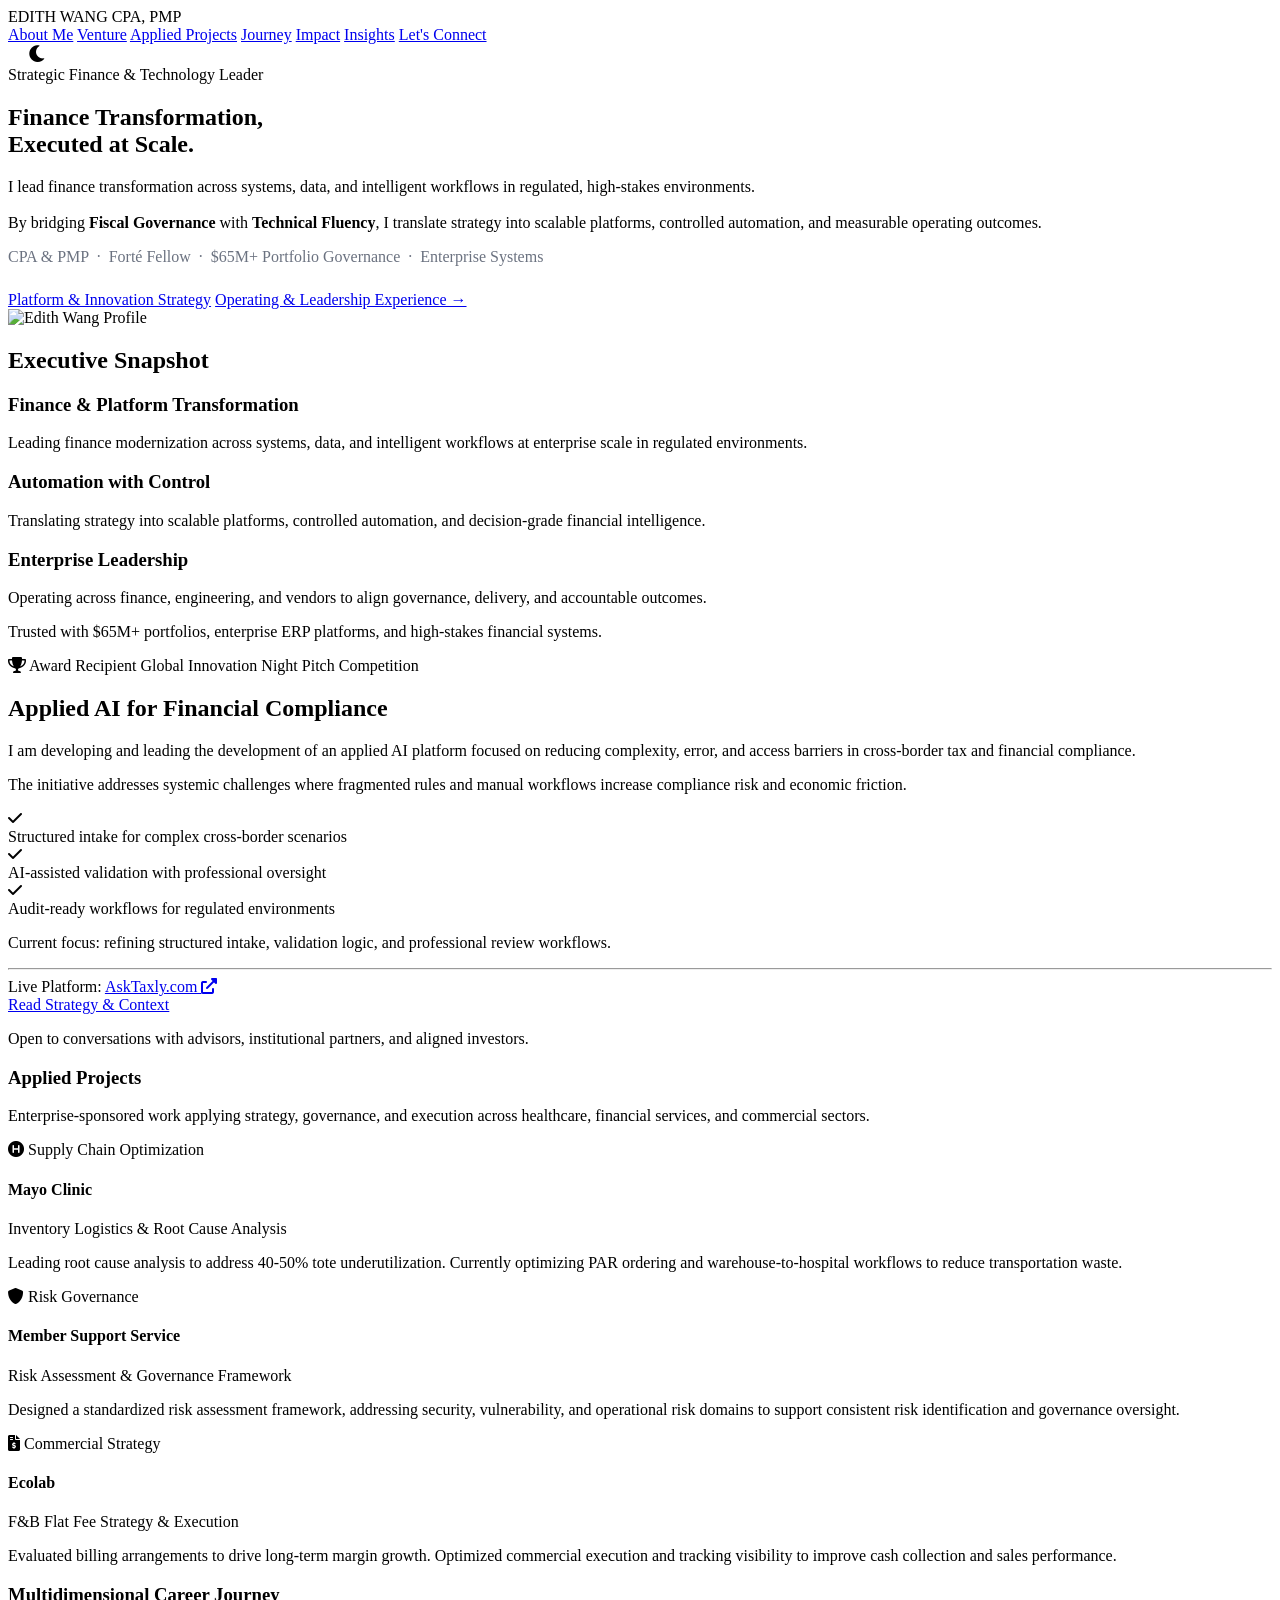
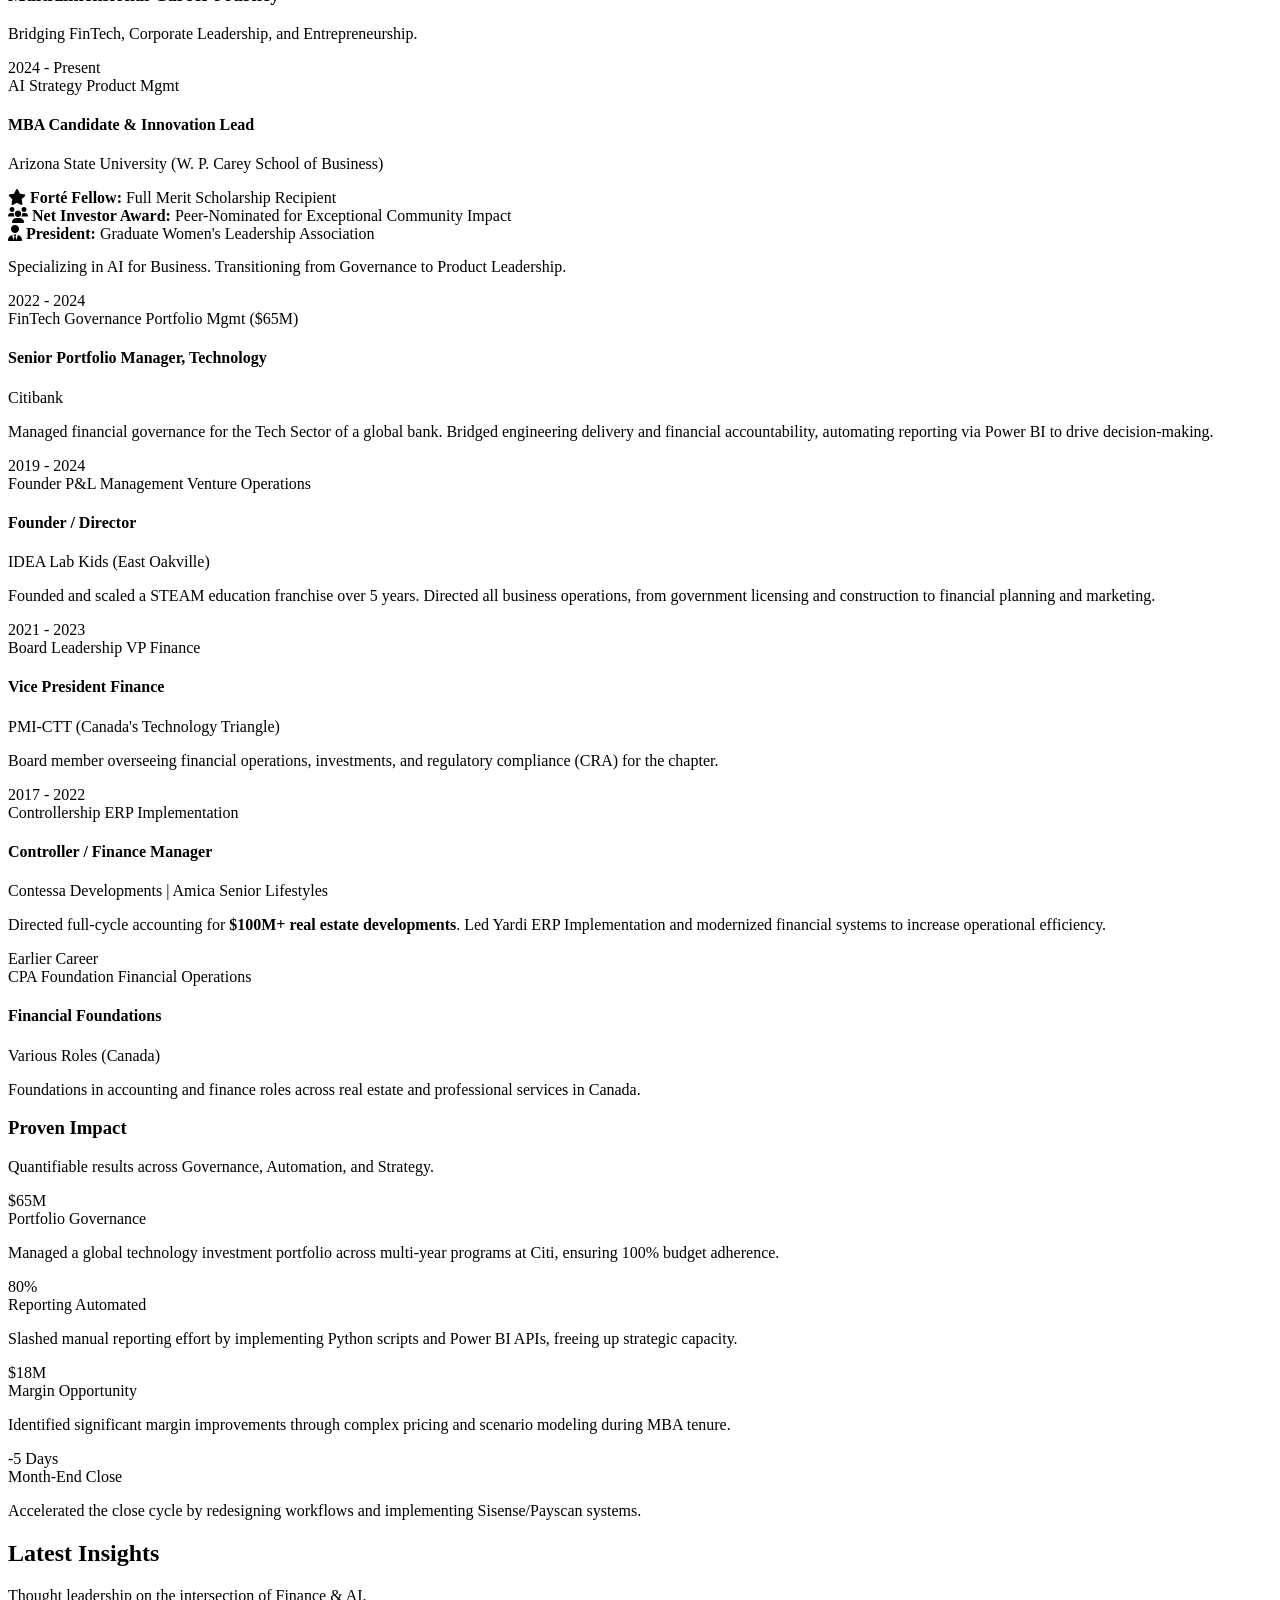
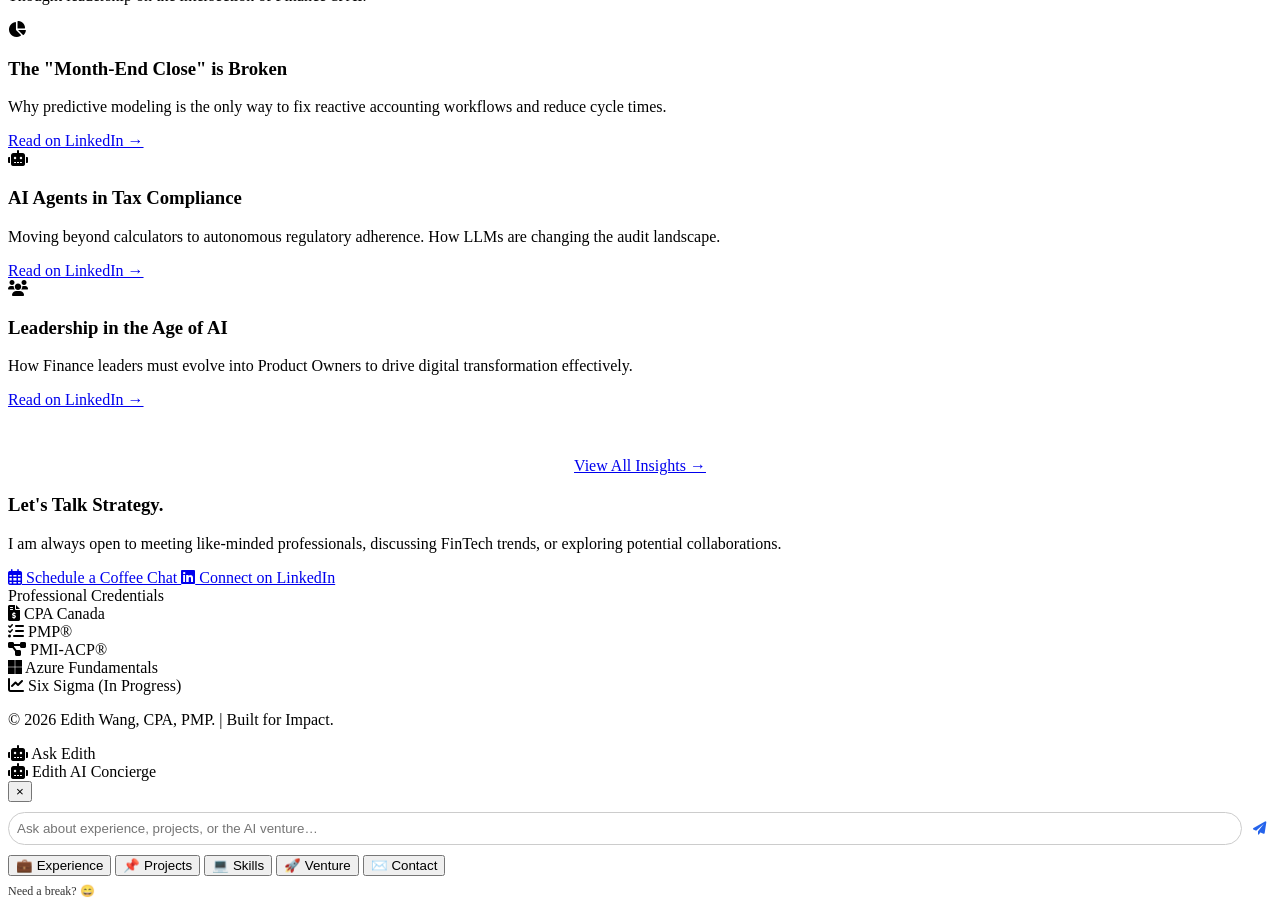
==== commit b48f9804: "Update index.html" ====
--- a/index.html
+++ b/index.html
@@ -3,11 +3,24 @@
 <head>
     <meta charset="UTF-8">
     <meta name="viewport" content="width=device-width, initial-scale=1.0">
+    
     <title>Edith Wang | Finance Transformation Lead</title>
-    <link rel="stylesheet" href="style.css">
-    <link href="https://fonts.googleapis.com/css2?family=Inter:wght@300;400;500;600;700&family=Playfair+Display:wght@700&display=swap" rel="stylesheet">
+    
+    <meta name="description" content="Portfolio of Edith Wang, CPA, PMP. Finance Transformation Leader bridging fiscal governance, ERP implementation, and Applied AI strategy.">
+    
+    <meta name="keywords" content="Edith Wang, CPA, PMP, Finance Transformation, AI Strategy, ERP Implementation, Product Manager, FinTech">
+    
+    <meta property="og:title" content="Edith Wang | Fiscal Governance meets Technical Fluency">
+    <meta property="og:description" content="Leading finance transformation across systems, data, and intelligent workflows.">
+    <meta property="og:image" content="images/preview-card.jpg"> <meta property="og:url" content="https://edith-wang1.github.io/portfolio/">
+    <meta property="og:type" content="website">
+
+    <link rel="stylesheet" href="styles.css">
     <link rel="stylesheet" href="https://cdnjs.cloudflare.com/ajax/libs/font-awesome/6.0.0/css/all.min.css">
+    
+    <link rel="icon" href="images/favicon.ico" type="image/x-icon">
 </head>
+    
 <body>
 
 <nav>
@@ -21,7 +34,7 @@
             <a href="#journey" class="nav-item">Journey</a>
             <a href="#impact" class="nav-item">Impact</a>
             <a href="#insights" class="nav-item">Insights</a>
-            <a href="https://calendly.com/edithwang/30min" class="nav-cta-btn">
+            <a href="#connect" class="nav-cta-btn">
                 Let's Connect
             </a>
         </div>
@@ -53,7 +66,7 @@
                 </p>
 
                 <p class="hero-meta" style="color: #6b7280; font-weight: 500; margin-bottom: 25px;">
-                    CPA & PMP &nbsp;·&nbsp; Forté Fellow &nbsp;·&nbsp; $65M+ Tech Governance &nbsp;·&nbsp; RP Implementation
+                    CPA & PMP &nbsp;·&nbsp; Forté Fellow &nbsp;·&nbsp; $65M+ Portfolio Governance &nbsp;·&nbsp; Enterprise Systems
                 </p>
                 
                 <div class="hero-buttons">
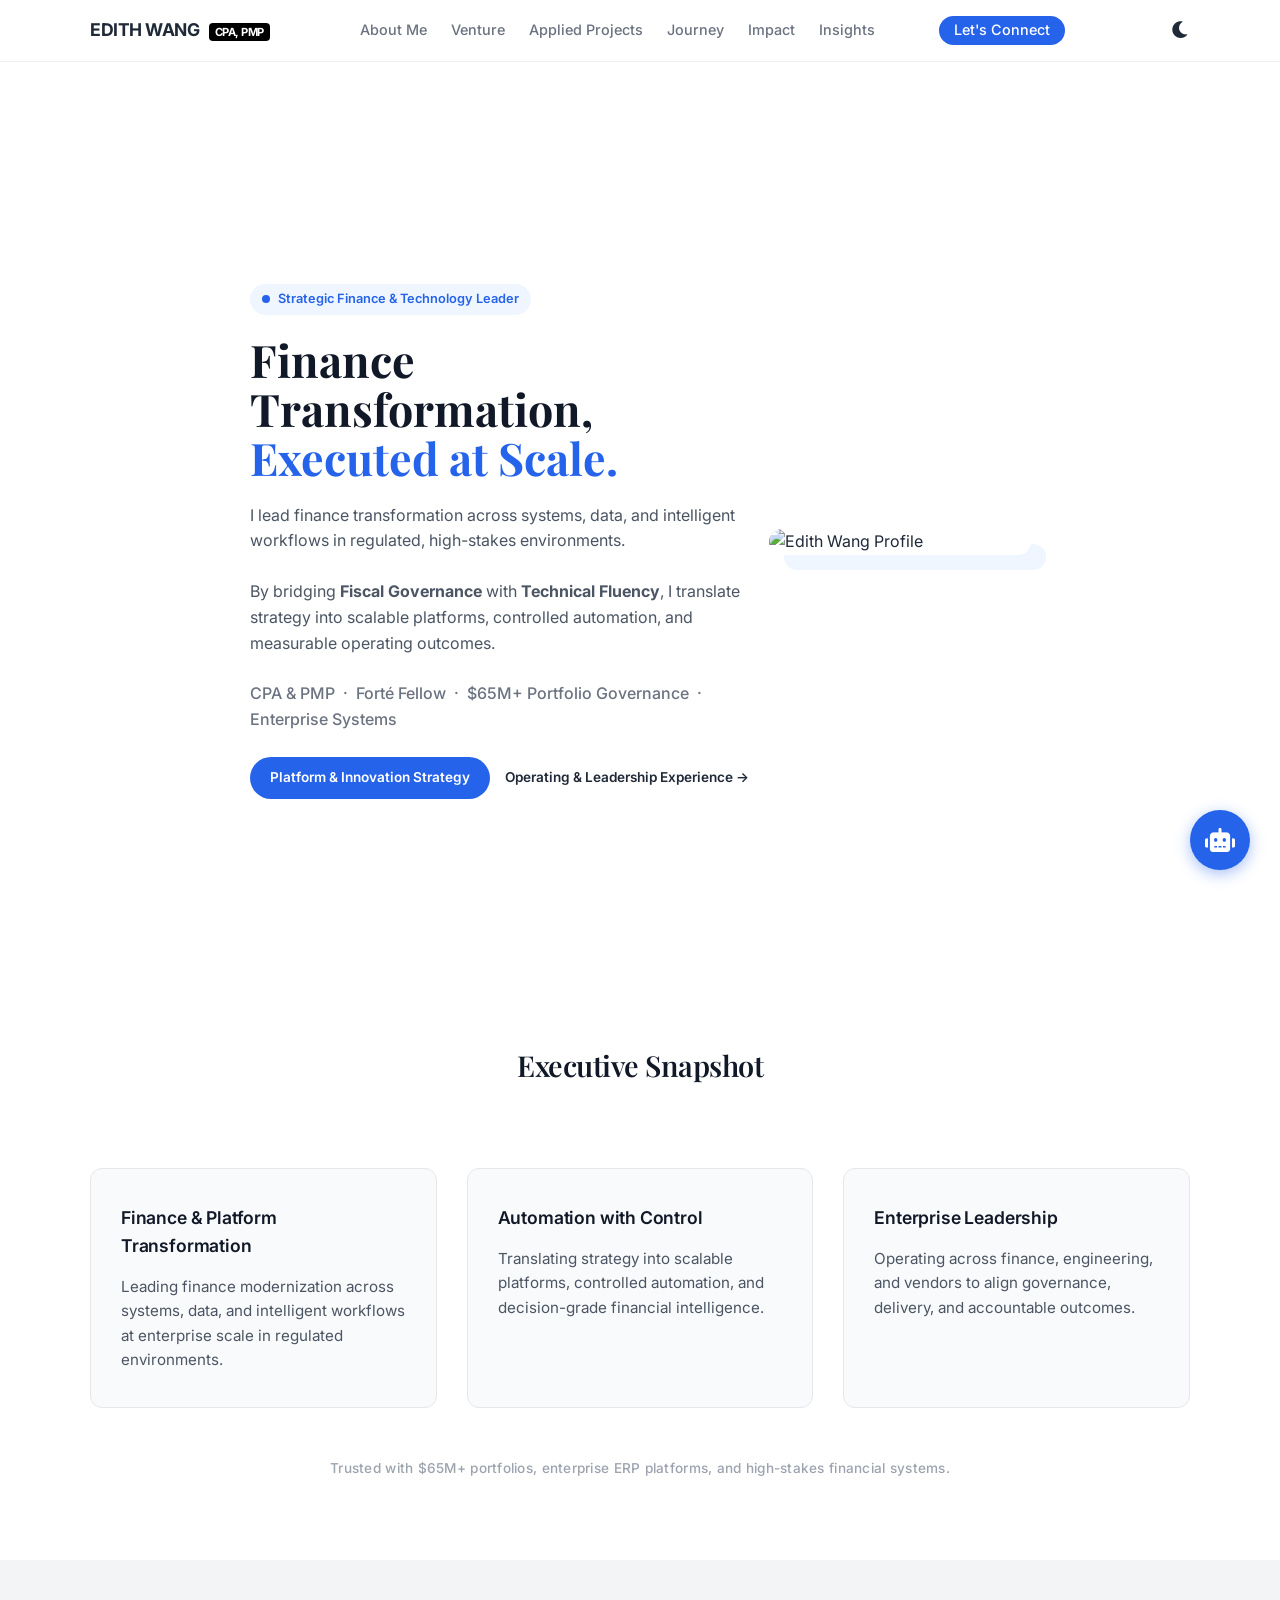
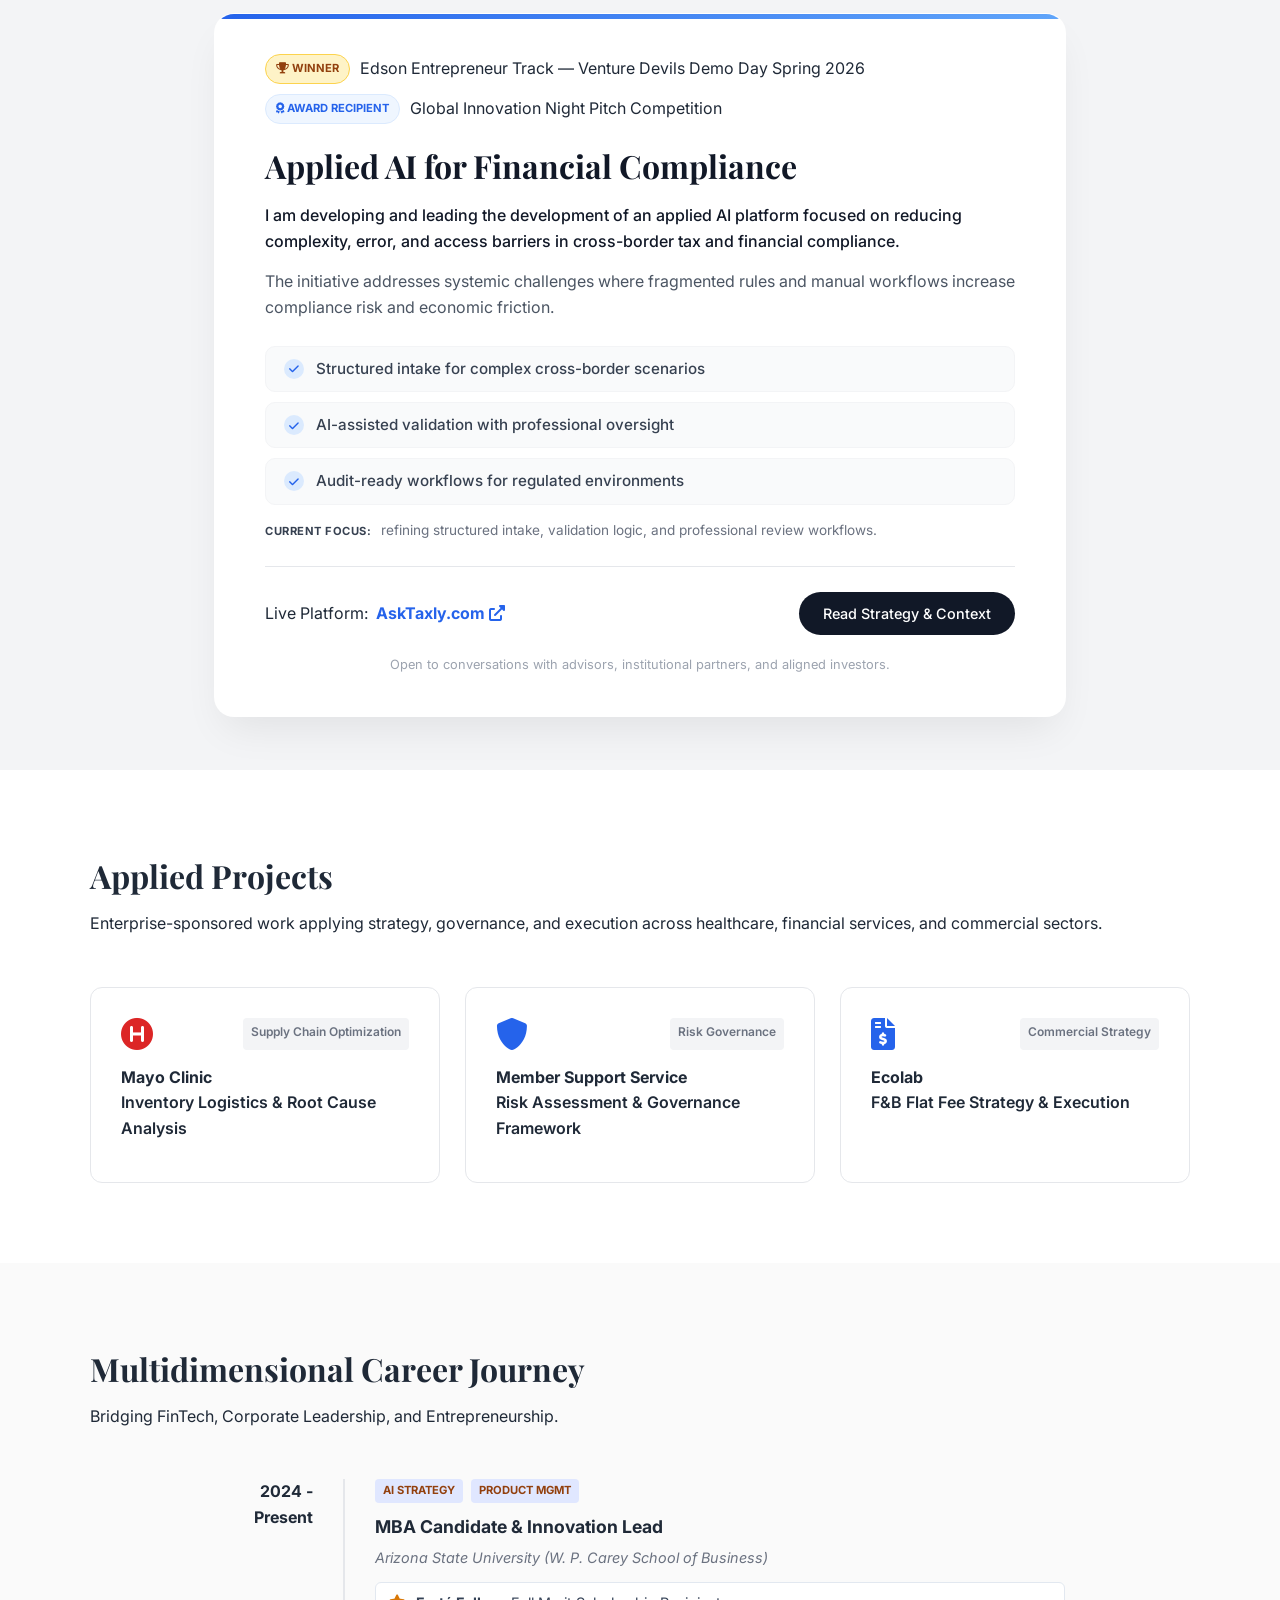
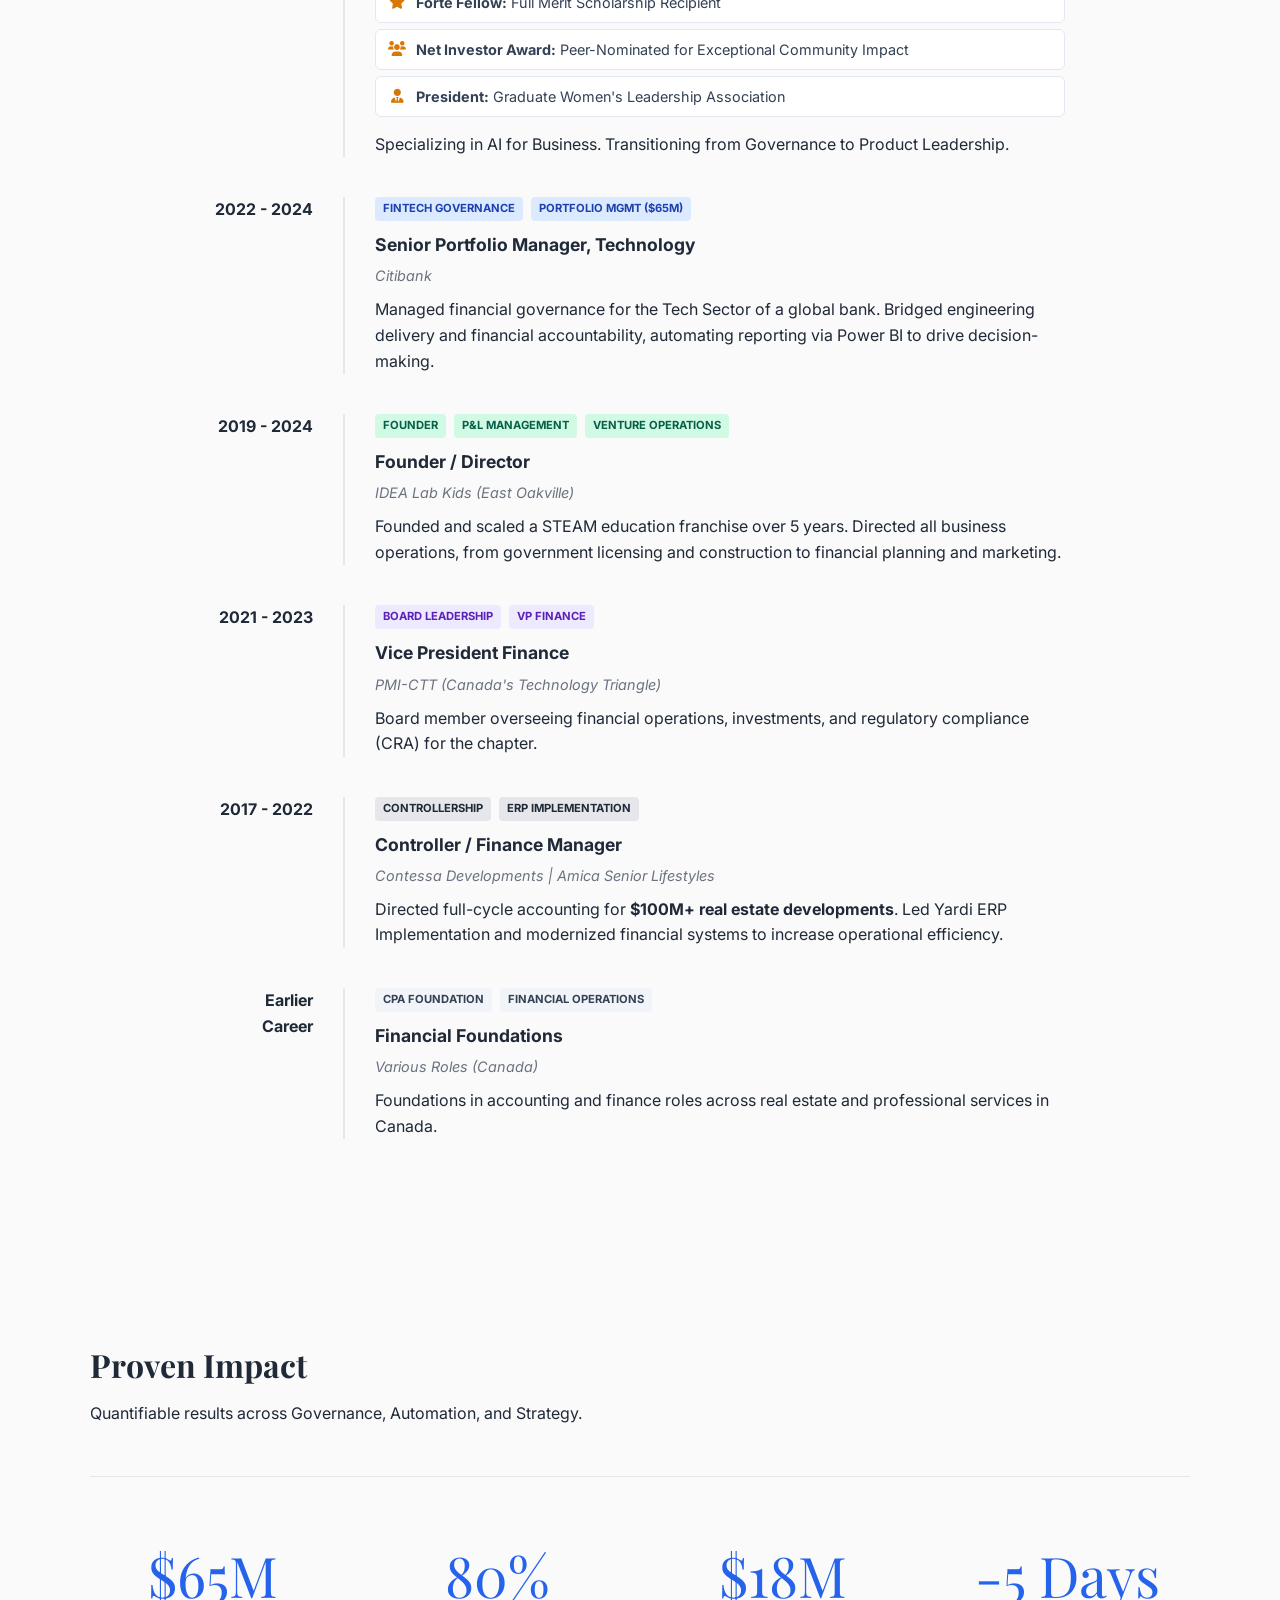
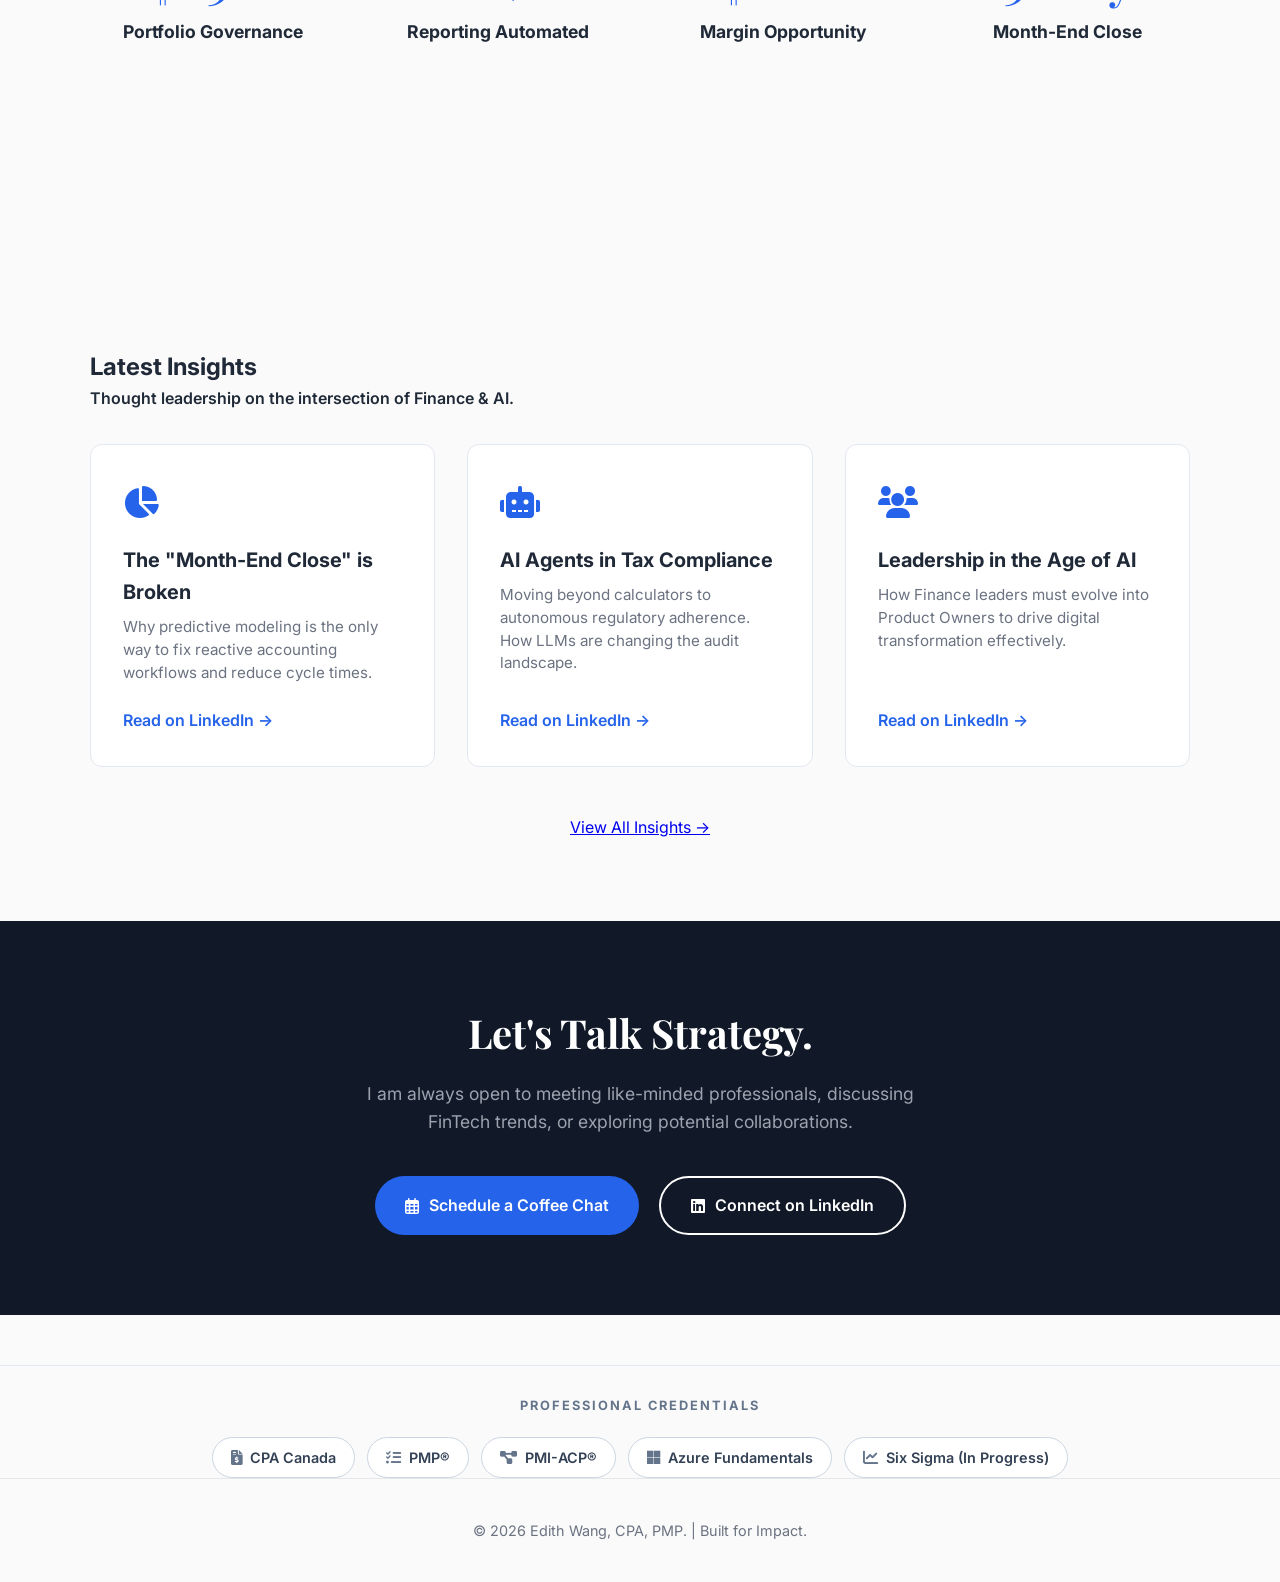
==== commit fd8bcf0f: "Update index.html" ====
--- a/index.html
+++ b/index.html
@@ -4,21 +4,14 @@
     <meta charset="UTF-8">
     <meta name="viewport" content="width=device-width, initial-scale=1.0">
     
-    <title>Edith Wang | Finance Transformation Lead</title>
-    
+    <title>Edith Wang | CPA, PMP & Finance Transformation Lead</title>
     <meta name="description" content="Portfolio of Edith Wang, CPA, PMP. Finance Transformation Leader bridging fiscal governance, ERP implementation, and Applied AI strategy.">
     
-    <meta name="keywords" content="Edith Wang, CPA, PMP, Finance Transformation, AI Strategy, ERP Implementation, Product Manager, FinTech">
+    <link rel="stylesheet" href="style.css">
+
+    <link href="https://fonts.googleapis.com/css2?family=Inter:wght@300;400;500;600;700&family=Playfair+Display:wght@700&display=swap" rel="stylesheet">
     
-    <meta property="og:title" content="Edith Wang | Fiscal Governance meets Technical Fluency">
-    <meta property="og:description" content="Leading finance transformation across systems, data, and intelligent workflows.">
-    <meta property="og:image" content="images/preview-card.jpg"> <meta property="og:url" content="https://edith-wang1.github.io/portfolio/">
-    <meta property="og:type" content="website">
-
-    <link rel="stylesheet" href="styles.css">
     <link rel="stylesheet" href="https://cdnjs.cloudflare.com/ajax/libs/font-awesome/6.0.0/css/all.min.css">
-    
-    <link rel="icon" href="images/favicon.ico" type="image/x-icon">
 </head>
     
 <body>
@@ -116,9 +109,19 @@
         
         <div class="venture-card">
             
-            <div class="award-header">
-                <span class="award-pill"><i class="fas fa-trophy"></i> Award Recipient</span>
-                <span class="award-text">Global Innovation Night Pitch Competition</span>
+            <div class="awards-wrapper" style="display: flex; flex-direction: column; gap: 10px; margin-bottom: 1.5rem;">
+                <div class="award-header" style="margin-bottom: 0;">
+                    <span class="award-pill" style="background: #fef3c7; color: #92400e; border: 1px solid #fcd34d;">
+                        <i class="fas fa-trophy"></i> Winner
+                    </span>
+                    <span class="award-text">Edson Entrepreneur Track — Venture Devils Demo Day Spring 2026</span>
+                </div>
+                <div class="award-header" style="margin-bottom: 0;">
+                    <span class="award-pill">
+                        <i class="fas fa-award"></i> Award Recipient
+                    </span>
+                    <span class="award-text">Global Innovation Night Pitch Competition</span>
+                </div>
             </div>
 
             <h2 class="section-title">Applied AI for Financial Compliance</h2>
@@ -167,7 +170,8 @@
                 Open to conversations with advisors, institutional partners, and aligned investors.
             </p>
 
-        </div> </div>
+        </div> 
+    </div>
 </section>
 
 <section id="applied_projects" class="section-padding bg-light reveal">
@@ -187,7 +191,7 @@
                 <h4>Mayo Clinic</h4>
                 <p class="subtitle">Inventory Logistics & Root Cause Analysis</p>
                 <p class="details">
-                    Leading root cause analysis to address 40-50% tote underutilization. Currently optimizing PAR ordering and warehouse-to-hospital workflows to reduce transportation waste.
+                    Leading a DMAIC project to reduce 40–50% tote underutilization and improve end‑to‑end warehouse‑to‑hospital supply flow efficiency.
                 </p>
             </div>
 
--- a/style.css
+++ b/style.css
@@ -0,0 +1,621 @@
+/* --- 基础设置 --- */
+:root {
+    --bg-body: #FAFAFA;
+    --text-main: #1F2937;
+    --text-muted: #6B7280;
+    --text-accent: #2563EB; /* Tech Blue */
+    --gold: #D97706; /* Finance Gold */
+    --font-heading: 'Playfair Display', serif; /* 干净的高级字体 */
+    --font-body: 'Inter', sans-serif;
+    --container: 1150px;
+}
+
+* { margin: 0; padding: 0; box-sizing: border-box; }
+html { scroll-behavior: smooth; }
+body { background: var(--bg-body); color: var(--text-main); font-family: var(--font-body); line-height: 1.6; }
+
+/* Fix: Prevents menu from covering titles */
+section {
+    scroll-margin-top: 120px; 
+}
+
+@media (max-width: 768px) {
+    section {
+        scroll-margin-top: 90px;
+    }
+}
+
+.main-container { max-width: var(--container); margin: 0 auto; padding: 0 25px; }
+.section-padding { padding: 80px 0; }
+.bg-light { background: white; }
+.bg-dark { background: #111827; }
+.text-white { color: white; }
+.text-center { text-align: center; }
+
+/* Navigation */
+nav { background: rgba(255,255,255,0.95); position: sticky; top: 0; z-index: 1000; border-bottom: 1px solid #eee; padding: 15px 0; }
+.nav-container { display: flex; justify-content: space-between; align-items: center; max-width: var(--container); margin: 0 auto; padding: 0 25px; }
+.logo { font-weight: 700; font-size: 1.1rem; letter-spacing: -0.5px; }
+.cpa-badge { background: black; color: white; font-size: 0.7rem; padding: 2px 6px; border-radius: 4px; margin-left: 6px; }
+.nav-links a { text-decoration: none; color: var(--text-muted); margin-left: 20px; font-size: 0.9rem; font-weight: 500; }
+.btn-nav { background: var(--text-main); color: white; border: none; padding: 8px 16px; border-radius: 20px; margin-left: 20px; cursor: pointer; font-size: 0.85rem; }
+
+/* =========================================
+   HERO SECTION (Compact & Dynamic)
+   ========================================= */
+.hero-section {
+    height: 100vh;          /* Full Viewport Height */
+    min-height: 600px;      
+    display: flex;
+    align-items: center;    
+    padding-top: 60px;      
+    background: #fff;
+    overflow: hidden;       
+}
+
+.hero-grid {
+    display: flex;
+    align-items: center;    
+    justify-content: space-between;
+    width: 100%;
+    max-width: 1200px;
+    margin: 0 auto;
+    padding: 0 30px;        
+}
+
+/* Left Text Area */
+.hero-text {
+    flex: 1.3;              
+    padding-right: 20px;
+}
+
+.hero-text h1 {
+    font-family: 'Playfair Display', serif;
+    font-size: clamp(2rem, 3.5vw, 3.5rem); 
+    line-height: 1.1;
+    color: #111827;
+    margin-bottom: 20px;
+}
+
+.status-pill { background: #EFF6FF; color: var(--text-accent); display: inline-block; padding: 5px 12px; border-radius: 20px; font-size: 0.8rem; font-weight: 600; margin-bottom: 20px; }
+.dot { width: 8px; height: 8px; background: var(--text-accent); border-radius: 50%; display: inline-block; margin-right: 5px; }
+.accent-text { color: var(--text-accent); }
+
+.hero-bio {
+    font-size: 1rem;       
+    line-height: 1.6;
+    color: #4b5563;
+    margin-bottom: 25px;
+    max-width: 600px;
+}
+
+/* Buttons */
+.hero-buttons {
+    display: flex;
+    align-items: center;
+    gap: 15px;             
+    flex-wrap: nowrap;     
+    width: 100%;
+}
+
+.btn-primary {
+    background: var(--text-accent);
+    color: white;
+    font-size: 0.85rem !important; 
+    padding: 10px 20px;
+    border-radius: 50px;
+    text-decoration: none;
+    font-weight: 600;
+    white-space: nowrap;   
+    transition: background 0.3s;
+}
+.btn-primary:hover { background: #1D4ED8; }
+
+.btn-text {
+    color: var(--text-main);
+    font-size: 0.85rem !important;
+    text-decoration: none;
+    font-weight: 600;
+    white-space: nowrap;   
+    border-bottom: 1px solid transparent;
+    transition: border-bottom 0.3s;
+}
+.btn-text:hover { border-bottom: 1px solid #111827; }
+
+/* Right Image Area */
+.hero-image-wrapper {
+    flex: 0.7;             
+    display: flex;
+    justify-content: flex-end; 
+}
+
+.hero-img {
+    width: 100%;
+    max-width: 380px;      
+    border-radius: 16px;
+    box-shadow: 15px 15px 0px #eff6ff;
+    object-fit: cover;
+}
+
+/* Cert Bar */
+.cert-bar { background: #111827; padding: 20px 0; color: white; }
+.cert-list { display: flex; flex-wrap: wrap; gap: 15px; justify-content: center; }
+.cert-title { font-size: 0.85rem; text-transform: uppercase; color: #9CA3AF; margin-right: 15px; display: block; width: 100%; margin-bottom: 10px; }
+.cert-tag { background: rgba(255,255,255,0.1); padding: 5px 12px; border-radius: 4px; font-size: 0.9rem; display: flex; align-items: center; gap: 8px; }
+.highlight-cert { border: 1px solid var(--text-accent); color: #93C5FD; }
+.cert-tag.fade { opacity: 0.6; font-style: italic; }
+
+/* Focus / AskTaxly */
+.section-header { margin-bottom: 50px; }
+.section-header h3 { font-size: 2rem; font-family: var(--font-heading); margin-bottom: 10px; }
+.focus-card { background: #EFF6FF; border: 1px solid #BFDBFE; border-radius: 12px; padding: 40px; display: flex; align-items: center; gap: 40px; box-shadow: 0 4px 6px rgba(0,0,0,0.02); }
+.focus-content { flex: 2; }
+.focus-visual { flex: 1; text-align: center; }
+.project-tag-large { background: var(--text-accent); color: white; display: inline-block; padding: 4px 12px; border-radius: 4px; font-size: 0.8rem; font-weight: 600; margin-bottom: 15px; }
+.focus-content h4 { font-size: 1.5rem; margin-bottom: 15px; }
+.focus-highlights { margin-top: 20px; list-style: none; }
+.focus-highlights li { margin-bottom: 8px; font-size: 0.95rem; }
+.icon-huge { font-size: 5rem; color: #93C5FD; }
+
+/* =========================================
+   APPLIED PROJECTS (Formerly Consulting)
+   Fixed to 3 Columns
+   ========================================= */
+
+.applied_projects-grid { 
+    display: grid; 
+    /* FORCE 3 COLUMNS HERE */
+    grid-template-columns: repeat(3, 1fr); 
+    gap: 25px; 
+    margin-top: 40px;
+}
+
+.applied_projects-card { 
+    background: white; 
+    border: 1px solid #E5E7EB; 
+    padding: 30px; 
+    border-radius: 12px; 
+    transition: all 0.3s ease-in-out; 
+    overflow: hidden; 
+}
+
+.applied_projects-card:hover { 
+    transform: translateY(-5px); 
+    border-color: var(--text-main); 
+    background-color: #fafafa; 
+    box-shadow: 0 10px 20px rgba(0,0,0,0.08); 
+}
+
+.card-top { display: flex; justify-content: space-between; margin-bottom: 15px; }
+.icon-red { font-size: 2rem; color: #DC2626; }
+.icon-blue { font-size: 2rem; color: #2563EB; }
+.role-badge { font-size: 0.75rem; background: #F3F4F6; padding: 4px 8px; border-radius: 4px; font-weight: 600; color: var(--text-muted); }
+.subtitle { font-weight: 600; color: var(--text-main); margin-bottom: 10px; }
+
+/* Hover Reveal Details */
+.applied_projects-card .details {
+    max-height: 0;
+    opacity: 0;
+    overflow: hidden;
+    margin-top: 0;
+    font-size: 0.9rem; 
+    color: var(--text-muted); 
+    transition: all 0.4s cubic-bezier(0.4, 0, 0.2, 1); 
+}
+
+.applied_projects-card:hover .details {
+    max-height: 300px;
+    opacity: 1;
+    margin-top: 15px;
+}
+
+/* Timeline (Rich) */
+.timeline-wrapper { max-width: 850px; margin: 0 auto; }
+.timeline-row { display: grid; grid-template-columns: 130px 1fr; gap: 30px; margin-bottom: 40px; }
+.timeline-time { text-align: right; border-right: 2px solid #E5E7EB; padding-right: 30px; }
+.year { font-weight: 700; display: block; }
+.tags-row { display: flex; gap: 8px; flex-wrap: wrap; margin-bottom: 10px; }
+.tag { font-size: 0.7rem; font-weight: 700; text-transform: uppercase; padding: 3px 8px; border-radius: 4px; }
+.tag-fintech { background: #DBEAFE; color: #1E40AF; }
+.tag-ent { background: #D1FAE5; color: #065F46; }
+.tag-vol { background: #EDE9FE; color: #5B21B6; }
+.tag-strategy { background: #e0e7ff; color: #92400E; }
+.tag-corp { background: #e5e7eb;color: #1f2937; }
+.tag-foundation { background: #f1f5f9; color: #334155; }
+.timeline-content h4 { font-size: 1.1rem; margin-bottom: 5px; }
+.company { color: var(--text-muted); font-size: 0.9rem; margin-bottom: 10px; font-style: italic; }
+
+/* Connect Buttons */
+.connect-title { font-family: var(--font-heading); font-size: 2.5rem; margin-bottom: 15px; }
+.connect-text { color: #9CA3AF; max-width: 600px; margin: 0 auto 40px; font-size: 1.1rem; }
+.connect-actions { display: flex; gap: 20px; justify-content: center; flex-wrap: wrap; }
+.btn-calendly { background: var(--text-accent); color: white; padding: 15px 30px; border-radius: 50px; text-decoration: none; font-weight: 600; display: flex; align-items: center; gap: 10px; transition: transform 0.2s; }
+.btn-calendly:hover { transform: scale(1.05); }
+.btn-linkedin-large { background: transparent; border: 2px solid white; color: white; padding: 15px 30px; border-radius: 50px; text-decoration: none; font-weight: 600; display: flex; align-items: center; gap: 10px; transition: background 0.2s; }
+.btn-linkedin-large:hover { background: white; color: #111827; }
+
+/* Footer */
+footer { text-align: center; padding: 40px 0; color: var(--text-muted); font-size: 0.9rem; border-top: 1px solid #E5E7EB; }
+
+/* AI CHATBOT */
+.floating-ai {
+    position: fixed; bottom: 30px; right: 30px; width: 60px; height: 60px;
+    background: #2563eb; color: white; border-radius: 50%;
+    display: flex; justify-content: center; align-items: center; font-size: 24px;
+    cursor: pointer; box-shadow: 0 4px 15px rgba(37, 99, 235, 0.4); transition: transform 0.3s ease; z-index: 9999;
+}
+.floating-ai:hover { transform: scale(1.1); }
+.tooltip { display: none; }
+
+.chat-window {
+    position: fixed; bottom: 100px; right: 30px; width: 340px; height: 480px;
+    background: white; border-radius: 16px; box-shadow: 0 5px 30px rgba(0,0,0,0.2);
+    display: flex; flex-direction: column; overflow: hidden; z-index: 9999;
+    transform: scale(0); transform-origin: bottom right; transition: transform 0.3s cubic-bezier(0.18, 0.89, 0.32, 1.28);
+    opacity: 0; pointer-events: none;
+}
+.chat-window.active { transform: scale(1); opacity: 1; pointer-events: all; }
+
+.chat-header { background: linear-gradient(135deg, #2563eb, #1d4ed8); padding: 15px; color: white; display: flex; justify-content: space-between; align-items: center; font-weight: 600; }
+.chat-close { background: none; border: none; color: white; font-size: 20px; cursor: pointer; }
+.chat-body { flex: 1; padding: 15px; overflow-y: auto; background: #f8f9fa; display: flex; flex-direction: column; gap: 10px; }
+.message { max-width: 80%; padding: 10px 14px; border-radius: 12px; font-size: 0.9rem; line-height: 1.4; }
+.bot-message { background: white; border: 1px solid #e5e7eb; color: #333; align-self: flex-start; border-bottom-left-radius: 2px; }
+.user-message { background: #2563eb; color: white; align-self: flex-end; border-bottom-right-radius: 2px; }
+.chat-input-area { padding: 10px; background: white; border-top: 1px solid #eee; }
+.quick-replies { display: flex; gap: 8px; margin-bottom: 10px; overflow-x: auto; padding-bottom: 2px; }
+.quick-replies button { background: #eff6ff; border: 1px solid #bfdbfe; color: #1d4ed8; padding: 6px 12px; border-radius: 15px; font-size: 11px; cursor: pointer; white-space: nowrap; transition: background 0.2s; }
+.quick-replies button:hover { background: #2563eb; color: white; }
+
+/* Reveal Animation */
+.reveal { opacity: 0; transform: translateY(30px); transition: all 0.8s ease; }
+.reveal.active { opacity: 1; transform: translateY(0); }
+
+/* Proven Impact Section */
+.impact-grid {
+    display: grid;
+    grid-template-columns: repeat(auto-fit, minmax(220px, 1fr)); 
+    gap: 40px;
+    text-align: center;
+    border-top: 1px solid #E5E7EB;
+    padding-top: 60px;
+}
+.impact-item { padding: 10px; cursor: default; position: relative; }
+.impact-number { font-family: var(--font-heading); font-size: 3.5rem; color: var(--text-accent); line-height: 1; margin-bottom: 15px; }
+.impact-label { font-size: 1.1rem; font-weight: 700; color: var(--text-main); margin-bottom: 10px; }
+.impact-details { font-size: 0.95rem; color: var(--text-muted); opacity: 0; transform: translateY(10px); transition: all 0.3s ease-in-out; max-width: 250px; margin: 0 auto; }
+.impact-item:hover .impact-details { opacity: 1; transform: translateY(0); }
+.impact-item:hover .impact-number { transform: translateY(-5px); transition: transform 0.3s ease; }
+
+/* View All Insights Button */
+.view-all-wrapper { margin-top: 50px; text-align: center; }
+.btn-outline { display: inline-block; border: 2px solid var(--text-main); color: var(--text-main); padding: 12px 30px; border-radius: 50px; text-decoration: none; font-weight: 600; transition: all 0.2s ease; }
+.btn-outline:hover { background: var(--text-main); color: white; transform: translateY(-2px); }
+
+/* EXECUTIVE SNAPSHOT SECTION */
+.executive-snapshot { padding: 80px 20px; background-color: #fff; }
+.snapshot-title { text-align: center; font-family: 'Playfair Display', serif; font-size: 1.8rem; color: #111827; margin-bottom: 80px; font-weight: 600; letter-spacing: -0.5px; }
+.snapshot-grid { display: grid; grid-template-columns: repeat(3, 1fr); gap: 30px; max-width: 1100px; margin: 0 auto; }
+.snapshot-card { background-color: #f9fafb; border: 1px solid #e5e7eb; border-radius: 12px; padding: 35px 30px; transition: all 0.3s ease; }
+.snapshot-card:hover { border-color: #d1d5db; }
+.snapshot-card h3 { font-family: 'Inter', sans-serif; font-size: 1.1rem; font-weight: 600; color: #111827; margin-bottom: 15px; letter-spacing: -0.01em; }
+.snapshot-card p { font-family: 'Inter', sans-serif; font-size: 0.95rem; line-height: 1.6; color: #4b5563; margin: 0; }
+.snapshot-footer { text-align: center; margin-top: 50px; font-size: 0.85rem; color: #9ca3af; font-weight: 500; letter-spacing: 0.02em; }
+
+/* VENTURE SUMMARY */
+.venture-summary { min-height: 90vh; display: flex; align-items: center; padding: 40px 20px; background-color: #f3f4f6; }
+.venture-card { max-width: 900px; width: 100%; margin: 0 auto; background: #ffffff; padding: 40px 50px; border-radius: 20px; box-shadow: 0 20px 40px -10px rgba(0, 0, 0, 0.08); border: 1px solid rgba(255, 255, 255, 0.5); position: relative; overflow: hidden; }
+.venture-card::before { content: ''; position: absolute; top: 0; left: 0; width: 100%; height: 5px; background: linear-gradient(90deg, #2563eb, #60a5fa); }
+.award-header { display: flex; align-items: center; gap: 10px; margin-bottom: 20px; }
+.award-pill { background: #eff6ff; color: #2563eb; font-size: 0.7rem; font-weight: 700; text-transform: uppercase; padding: 5px 10px; border-radius: 50px; border: 1px solid #dbeafe; }
+.section-title { font-family: 'Playfair Display', serif; font-size: clamp(1.8rem, 2.5vw, 2.4rem); color: #111827; margin-bottom: 20px; line-height: 1.1; }
+.summary-body p { font-size: 1rem; line-height: 1.6; color: #4b5563; margin-bottom: 15px; max-width: 750px; }
+.lead-text { color: #111827 !important; font-weight: 500; }
+.feature-grid { margin: 25px 0; display: flex; flex-direction: column; gap: 10px; }
+.feature-item { display: flex; align-items: center; gap: 12px; background: #f9fafb; padding: 10px 18px; border-radius: 10px; border: 1px solid #f3f4f6; transition: all 0.2s; }
+.feature-item:hover { border-color: #e5e7eb; background: #fff; box-shadow: 0 4px 6px -1px rgba(0, 0, 0, 0.05); }
+.check-icon { width: 20px; height: 20px; background: #dbeafe; color: #2563eb; border-radius: 50%; display: flex; align-items: center; justify-content: center; font-size: 0.7rem; flex-shrink: 0; }
+.feature-item span { font-weight: 500; color: #374151; font-size: 0.95rem; }
+.venture-status { font-size: 0.85rem; color: #6b7280; margin-top: -10px; margin-bottom: 20px; font-family: 'Inter', sans-serif; }
+.status-label { font-weight: 700; color: #374151; text-transform: uppercase; font-size: 0.7rem; letter-spacing: 0.5px; margin-right: 6px; }
+.divider { border: 0; height: 1px; background: #e5e7eb; margin: 25px 0; }
+.summary-actions { display: flex; justify-content: space-between; align-items: center; flex-wrap: wrap; gap: 15px; }
+.platform-group { display: flex; align-items: center; gap: 8px; }
+.link-brand { color: #2563eb; font-weight: 700; text-decoration: none; font-size: 1rem; }
+.btn-strategy { padding: 10px 24px; background-color: #111827; color: #fff; text-decoration: none; border-radius: 50px; font-weight: 500; font-size: 0.9rem; transition: all 0.2s; }
+.btn-strategy:hover { background-color: #374151; transform: translateY(-1px); }
+.summary-footer { margin-top: 20px; font-size: 0.8rem; color: #9ca3af; text-align: center; }
+
+/* Laptop Mode Fix */
+@media (max-height: 800px) {
+    .venture-summary { padding: 20px 10px; }
+    .venture-card { padding: 25px 35px; }
+    .section-title { font-size: 1.8rem; margin-bottom: 12px; }
+    .summary-body p { font-size: 0.95rem; margin-bottom: 10px; line-height: 1.5; }
+    .feature-grid, .divider { margin: 15px 0; }
+    .feature-item { padding: 8px 15px; }
+    .summary-footer { display: none; }
+}
+
+/* Mobile Adjustments */
+@media (max-width: 968px) {
+    .hero-section { height: auto; padding-top: 100px; padding-bottom: 50px; }
+    .hero-grid { flex-direction: column-reverse; text-align: center; gap: 30px; }
+    .hero-text { flex: 1; padding-right: 0; }
+    .hero-image-wrapper { justify-content: center; flex: 1; }
+    .hero-img { max-width: 300px; }
+    .hero-buttons { justify-content: center; flex-wrap: wrap; gap: 10px; }
+    .btn-primary, .btn-text { width: 100%; justify-content: center; display: flex; }
+    .applied_projects-grid { grid-template-columns: 1fr; }
+}
+
+@media (max-width: 768px) {
+    .hero-grid, .focus-card, .timeline-row { grid-template-columns: 1fr; }
+    .focus-visual { display: none; }
+    .timeline-time { text-align: left; border-right: none; border-left: 2px solid #eee; padding-left: 20px; }
+    .chat-window { width: 90%; right: 5%; }
+    .impact-grid { grid-template-columns: 1fr; gap: 50px; }
+    .impact-details { opacity: 1; transform: translateY(0); }
+    .venture-card { padding: 30px 20px; }
+    .summary-actions { flex-direction: column; align-items: flex-start; }
+    .btn-strategy { width: 100%; text-align: center; }
+    .snapshot-grid { grid-template-columns: 1fr; gap: 20px; }
+    .executive-snapshot { padding: 60px 20px; }
+}
+
+/* =========================================
+   DARK MODE (COMPLETE)
+   ========================================= */
+body.dark-mode { background-color: #111827; color: #f3f4f6; }
+body.dark-mode nav { background-color: #111827; box-shadow: 0 2px 10px rgba(255,255,255,0.05); }
+body.dark-mode .nav-item { color: #e0e0e0; }
+body.dark-mode .nav-item:hover { color: #64ffda; }
+body.dark-mode .bg-light { background-color: #181818 !important; }
+
+/* Dark Mode - Chatbot */
+body.dark-mode .chat-window { background: #1e1e1e; border: 1px solid #444; }
+body.dark-mode .chat-body { background: #121212; }
+body.dark-mode .bot-message { background: #2d2d2d; border-color: #444; color: #e0e0e0; }
+body.dark-mode .chat-input-area { background: #1e1e1e; border-top-color: #333; }
+
+/* Dark Mode - Sections */
+body.dark-mode section,
+body.dark-mode .hero-section,
+body.dark-mode .executive-snapshot,
+body.dark-mode .main-container { background-color: #111827 !important; color: #f3f4f6; }
+
+/* Dark Mode - Text & Titles */
+body.dark-mode .hero-title, 
+body.dark-mode .hero-subtitle, 
+body.dark-mode .hero-description,
+body.dark-mode h1,
+body.dark-mode .section-title,
+body.dark-mode .snapshot-title,
+body.dark-mode h2 { color: #ffffff !important; }
+
+/* Dark Mode - Applied Projects Cards */
+body.dark-mode .applied_projects-card { background-color: #1e1e1e; box-shadow: 0 5px 15px rgba(0,0,0,0.5); border-color: #333; }
+body.dark-mode .applied_projects-card h4 { color: #ffffff; }
+body.dark-mode .applied_projects-card .subtitle { color: #a0a0a0; }
+body.dark-mode .applied_projects-card .details { color: #cccccc; }
+
+/* Dark Mode - Snapshot & Generic Cards */
+body.dark-mode .snapshot-card,
+body.dark-mode .card { background-color: #1f2937 !important; border: 1px solid #374151; box-shadow: 0 4px 6px rgba(0,0,0,0.3); }
+body.dark-mode .snapshot-card h3, body.dark-mode .snapshot-card h4, body.dark-mode .snapshot-card p, body.dark-mode .snapshot-card li,
+body.dark-mode .card h3, body.dark-mode .card p { color: #e5e7eb !important; }
+
+/* Dark Mode - Focus/Venture */
+body.dark-mode .focus-card { background-color: #1e1e1e !important; border: 1px solid #333; box-shadow: 0 4px 20px rgba(0,0,0,0.5); }
+body.dark-mode .focus-card h4, body.dark-mode .focus-card p, body.dark-mode .focus-card li { color: #e0e0e0 !important; }
+body.dark-mode .focus-card strong { color: #ffffff !important; }
+body.dark-mode .project-tag-large { border: 1px solid #64ffda; }
+body.dark-mode .venture-summary { background-color: #0b0f19; border-top: 1px solid #1f2937; }
+body.dark-mode .venture-card { background-color: #1f2937; border-color: #374151; box-shadow: 0 20px 40px -10px rgba(0, 0, 0, 0.6); }
+body.dark-mode .feature-item { background-color: #111827; border-color: #374151; }
+body.dark-mode .feature-item:hover { background-color: #374151; border-color: #6b7280; }
+body.dark-mode .feature-item span { color: #e5e7eb; }
+body.dark-mode .check-icon { background-color: #1e3a8a; color: #93c5fd; }
+body.dark-mode .award-pill { background-color: #1e3a8a; border-color: #1e40af; color: #bfdbfe; }
+body.dark-mode .summary-body p { color: #d1d5db; }
+body.dark-mode .btn-strategy { background-color: #f3f4f6; color: #111827; }
+body.dark-mode .btn-strategy:hover { background-color: #d1d5db; }
+body.dark-mode .venture-status { color: #9ca3af; }
+body.dark-mode .status-label { color: #d1d5db; }
+
+/* Dark Mode - Footer & Trust Text */
+body.dark-mode .trust-text,
+body.dark-mode .snapshot-footer { color: #9ca3af !important; }
+
+/* --- Insights Grid Section --- */
+.insights-grid {
+    display: grid;
+    grid-template-columns: repeat(auto-fit, minmax(300px, 1fr)); /* Creates the 3 columns */
+    gap: 2rem;
+    margin-top: 2rem;
+}
+
+.insight-card {
+    background: white;
+    padding: 2rem;
+    border-radius: 12px;
+    border: 1px solid #e2e8f0;
+    transition: transform 0.3s ease, box-shadow 0.3s ease;
+    display: flex;
+    flex-direction: column;
+    justify-content: space-between;
+}
+
+/* Hover Effect */
+.insight-card:hover {
+    transform: translateY(-5px);
+    box-shadow: 0 10px 20px rgba(0,0,0,0.1);
+    border-color: var(--text-accent);
+}
+
+.insight-icon {
+    font-size: 2rem;
+    margin-bottom: 1rem;
+    color: var(--text-accent);
+}
+
+.insight-card h3 {
+    font-size: 1.25rem;
+    margin-bottom: 0.5rem;
+    color: var(--text-main);
+}
+
+.insight-card p {
+    font-size: 0.95rem;
+    color: var(--text-muted);
+    margin-bottom: 1.5rem;
+    line-height: 1.5;
+}
+
+.read-link {
+    font-weight: 600;
+    color: var(--text-accent);
+    text-decoration: none;
+    margin-top: auto; /* Pushes link to bottom */
+}
+
+.read-link:hover {
+    text-decoration: underline;
+}
+
+/* Dark Mode Support for Cards */
+body.dark-mode .insight-card {
+    background: #1e293b;
+    border-color: #334155;
+}
+body.dark-mode .insight-card h3 {
+    color: #f1f5f9;
+}
+body.dark-mode .insight-card p {
+    color: #94a3b8;
+}
+
+/* --- ASU Award Boxes (Tight & Clean) --- */
+.honor-list {
+    margin-top: 12px;
+    display: flex;
+    flex-direction: column;
+    gap: 6px;                  /* Small gap between boxes */
+}
+
+.honor-item {
+    display: flex;
+    align-items: center;
+    gap: 10px;
+    background: #ffffff;
+    border: 1px solid #e2e8f0; /* Subtle border */
+    padding: 8px 12px;         /* Comfortable but compact padding */
+    border-radius: 6px;        /* Matches the slight curve of your other elements */
+    font-size: 0.9rem;
+    color: #334155;
+    transition: transform 0.2s ease, border-color 0.2s ease;
+}
+
+.honor-item:hover {
+    transform: translateX(3px);
+    border-color: #94a3b8;
+    box-shadow: 0 2px 5px rgba(0,0,0,0.05);
+}
+
+.honor-icon {
+    color: #d97706; /* Gold icon */
+    font-size: 0.9rem;
+    min-width: 18px; 
+    text-align: center;
+}
+
+/* --- Professional Credentials (Clean & Visible) --- */
+.credentials-footer {
+    margin-top: 50px;
+    padding-top: 30px;
+    border-top: 1px solid #e2e8f0; /* Light grey divider */
+    text-align: center;
+    display: flex;
+    flex-direction: column;
+    align-items: center;
+    gap: 15px;
+}
+
+.cred-label {
+    font-size: 0.8rem;
+    text-transform: uppercase;
+    letter-spacing: 2px;
+    color: #64748b;        /* Slate Grey Label */
+    font-weight: 700;
+    margin-bottom: 5px;
+}
+
+.cred-grid {
+    display: flex;
+    flex-wrap: wrap;
+    justify-content: center;
+    gap: 12px;
+}
+
+.cred-pill {
+    font-size: 0.9rem;
+    color: #334155;        /* DARK SLATE TEXT - Clearly visible */
+    background: #ffffff;   /* White background */
+    border: 1px solid #cbd5e1; /* Grey border */
+    padding: 8px 18px;
+    border-radius: 50px;
+    display: flex;
+    align-items: center;
+    gap: 8px;
+    font-weight: 600;      /* Slightly bolder for readability */
+    transition: all 0.3s ease;
+}
+
+/* Icons - Subtle Blue-Grey to match your theme */
+.cred-pill i {
+    color: #64748b;
+    font-size: 0.95rem;
+}
+
+/* Hover Effect */
+.cred-pill:hover {
+    border-color: #94a3b8;
+    background: #f8fafc;   /* Very light grey on hover */
+    transform: translateY(-2px);
+    box-shadow: 0 4px 6px rgba(0, 0, 0, 0.05);
+}
+
+
+/* --- Navigation CTA Button (Slimmer Width & Far Right) --- */
+.nav-cta-btn {
+    background-color: #2563eb;    /* Royal Blue */
+    color: #ffffff !important;    /* Force text white */
+    
+    /* SIZE: Tighter padding makes it less wide */
+    padding: 6px 14px;            /* 14px left/right = much slimmer width */
+    font-size: 0.75rem;           /* Petite text size */
+    border-radius: 50px;
+    
+    /* POSITIONING: Keeps it forced to the right */
+    margin-left: 60px !important; 
+    margin-right: 15px !important;
+    
+    /* STRUCTURE: Ensures it doesn't stretch */
+    display: inline-block;
+    width: fit-content;           /* Forces button to only be as wide as the text */
+    white-space: nowrap;          /* Prevents text from breaking */
+    
+    font-weight: 600;
+    text-decoration: none;
+    line-height: 1;
+    transition: all 0.3s ease;
+    border: 1px solid transparent;
+}
+
+/* Hover Effect */
+.nav-cta-btn:hover {
+    background-color: #1d4ed8;
+    transform: translateY(-1px);
+    box-shadow: 0 4px 8px rgba(37, 99, 235, 0.3);
+    color: #ffffff;
+}
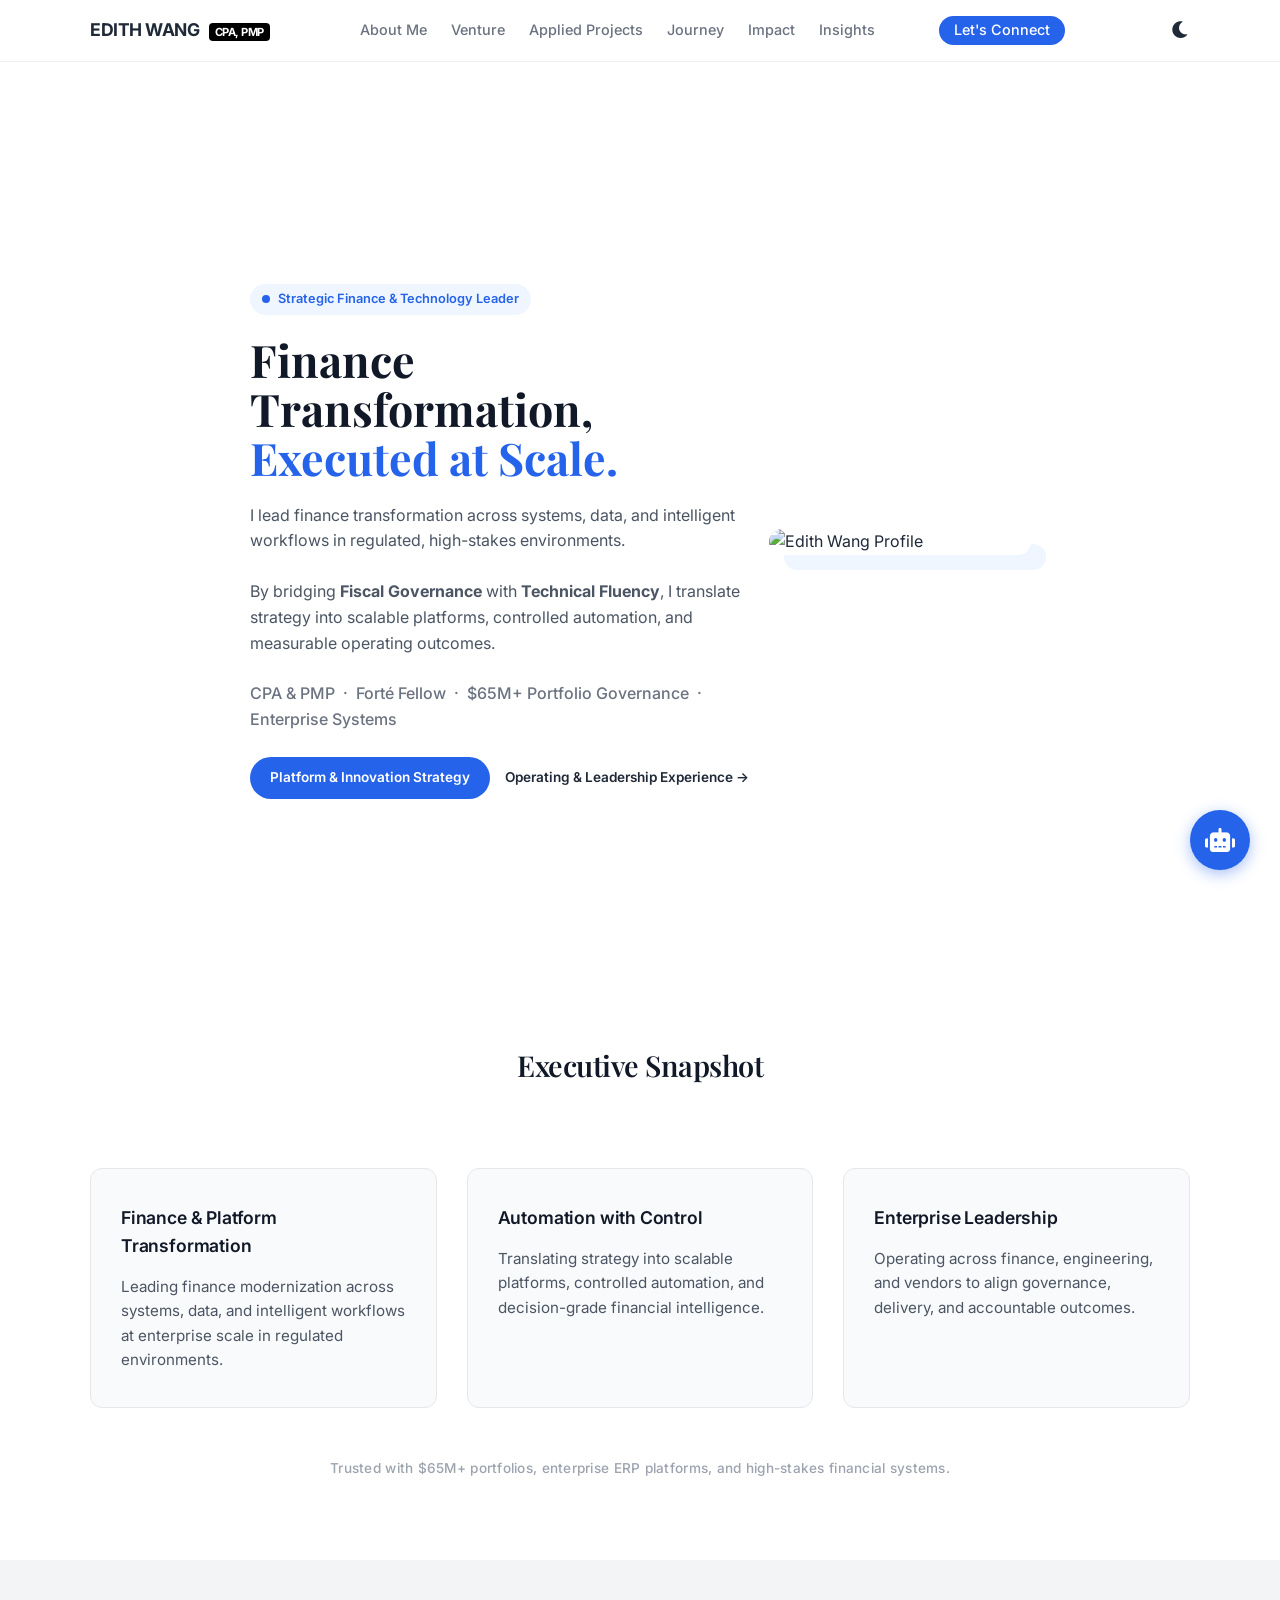
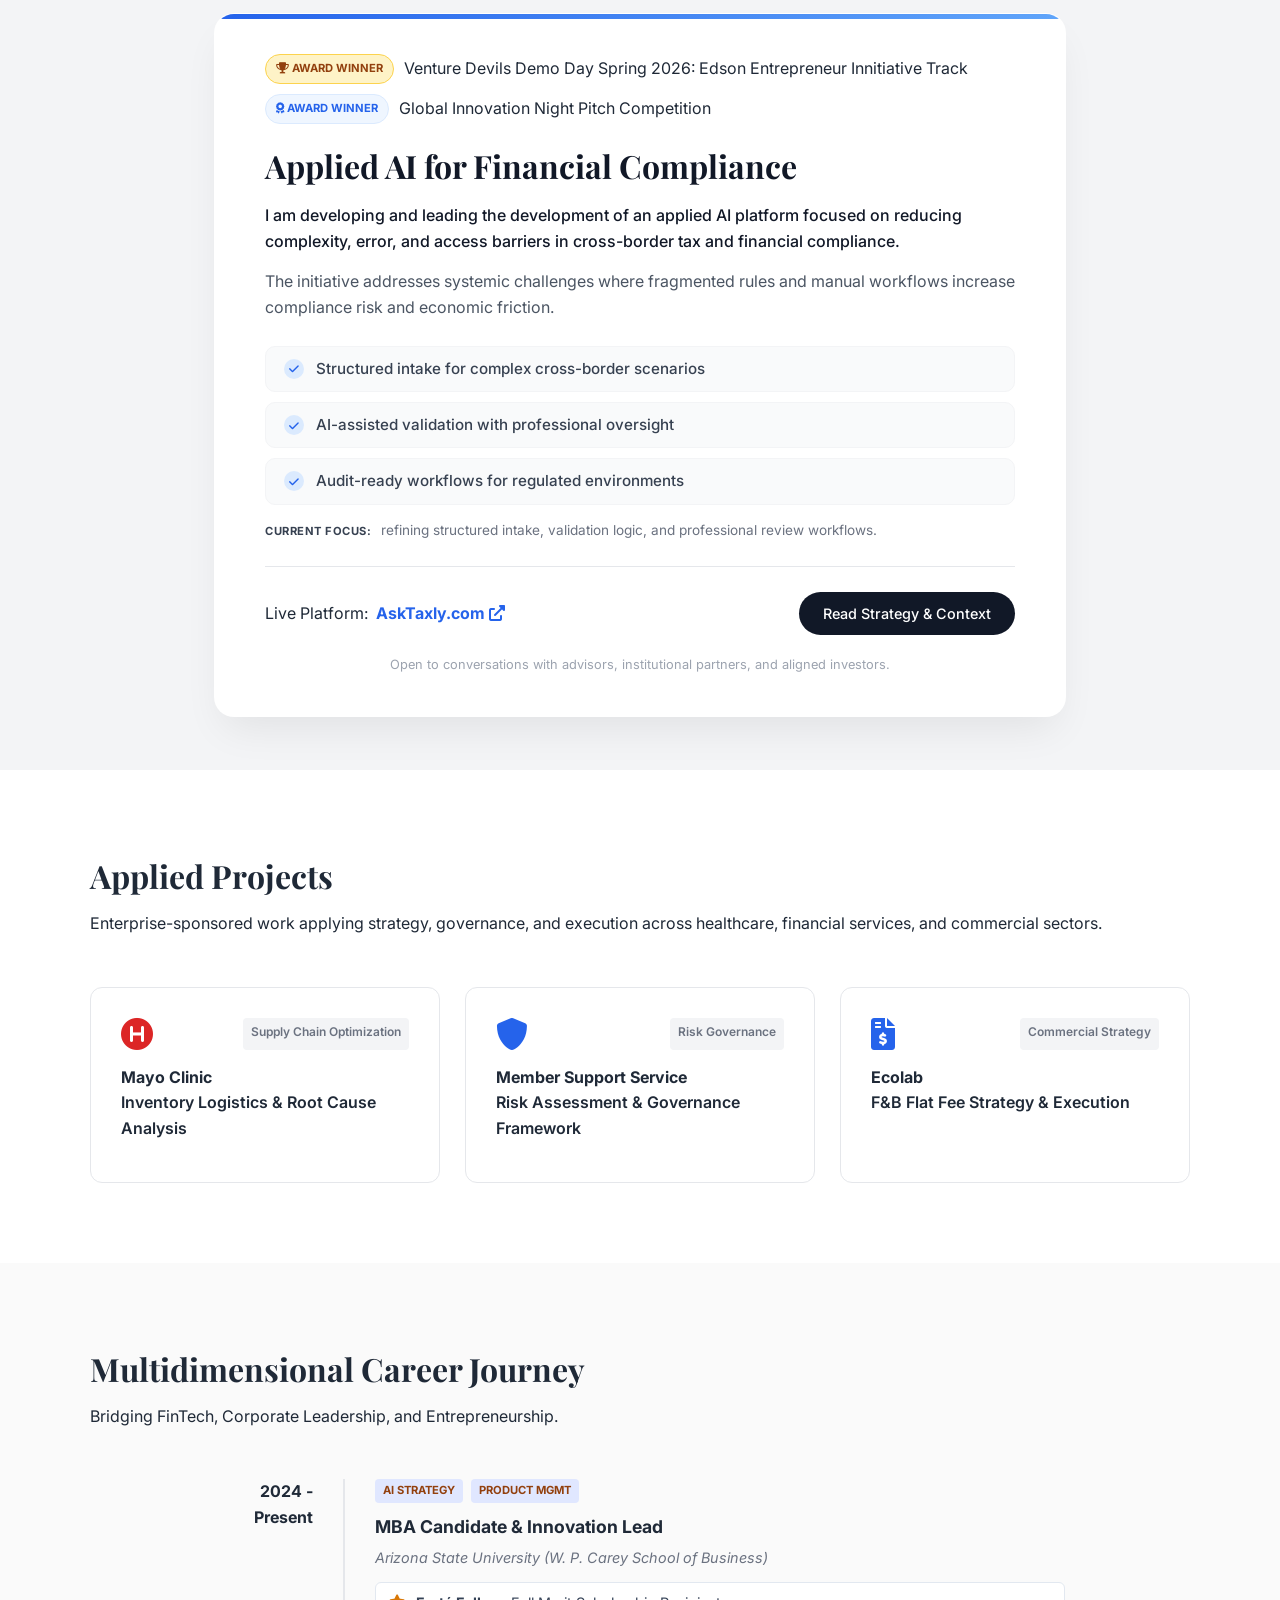
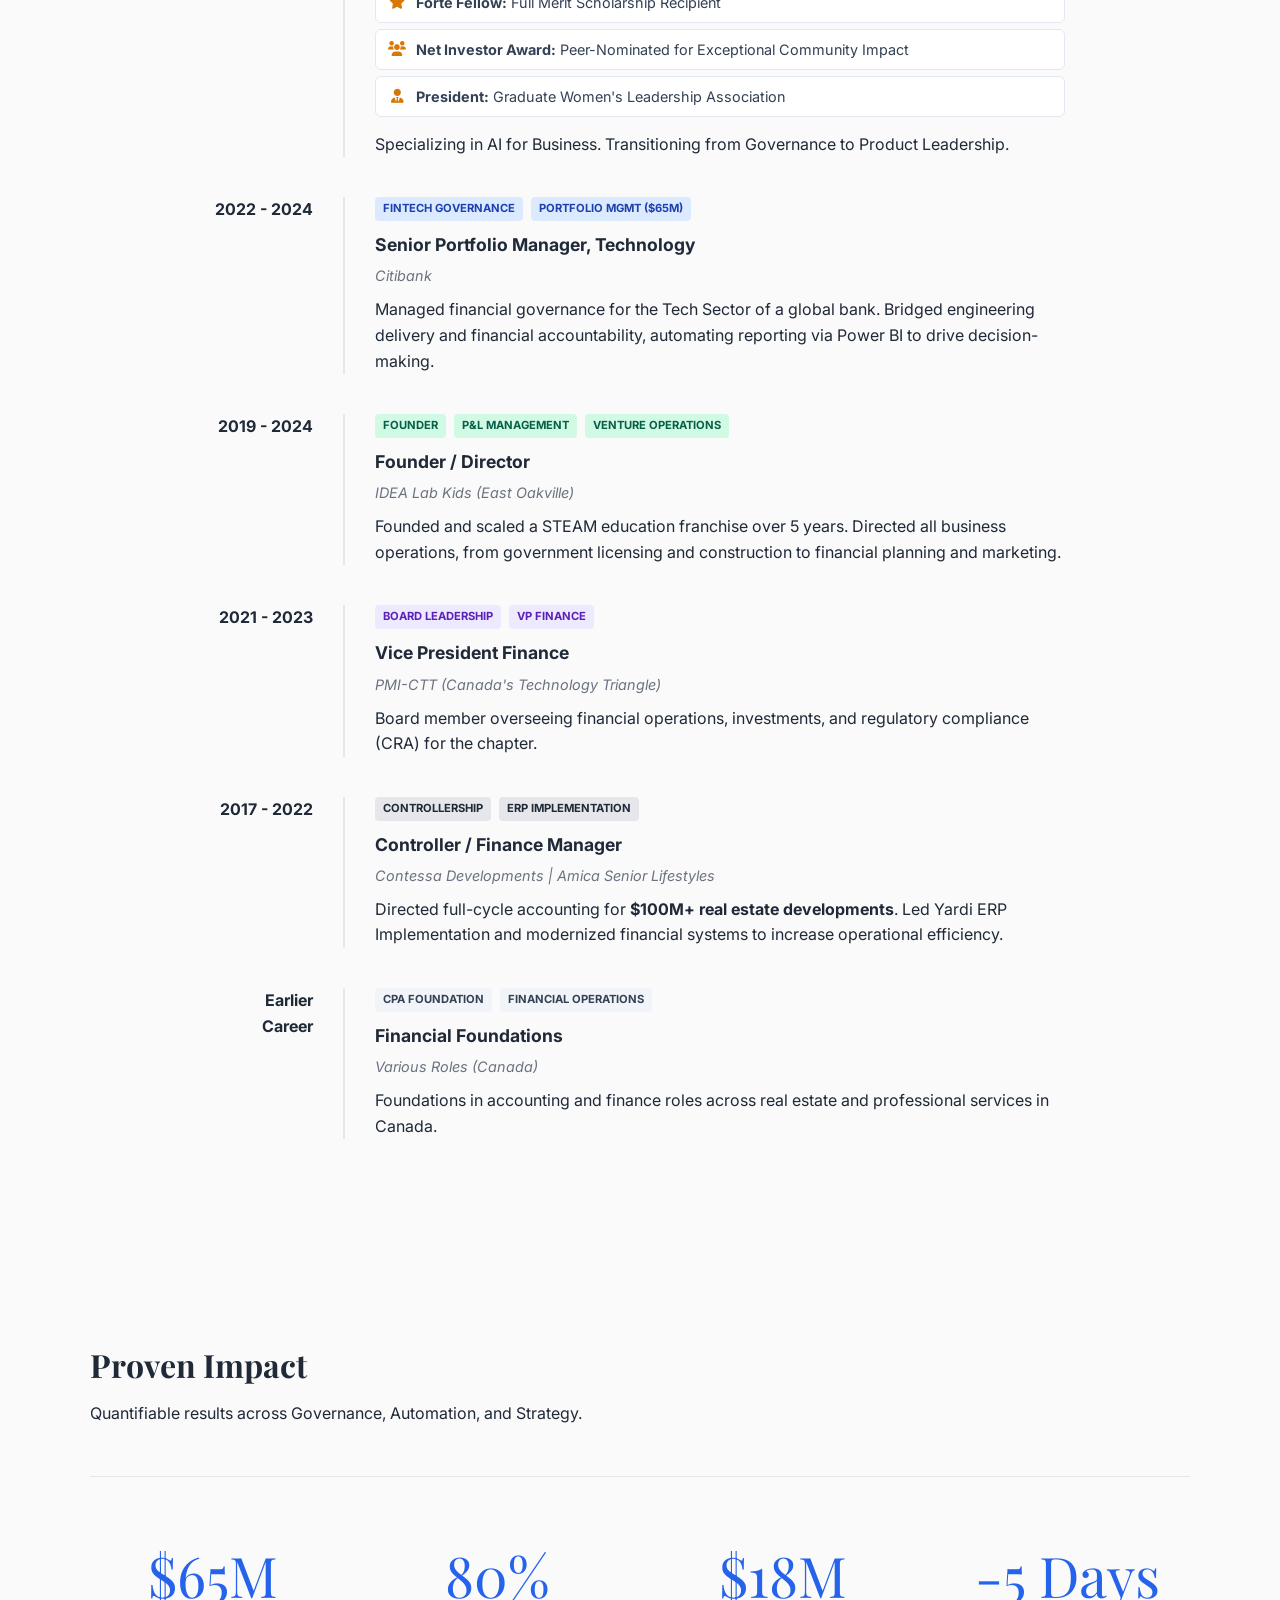
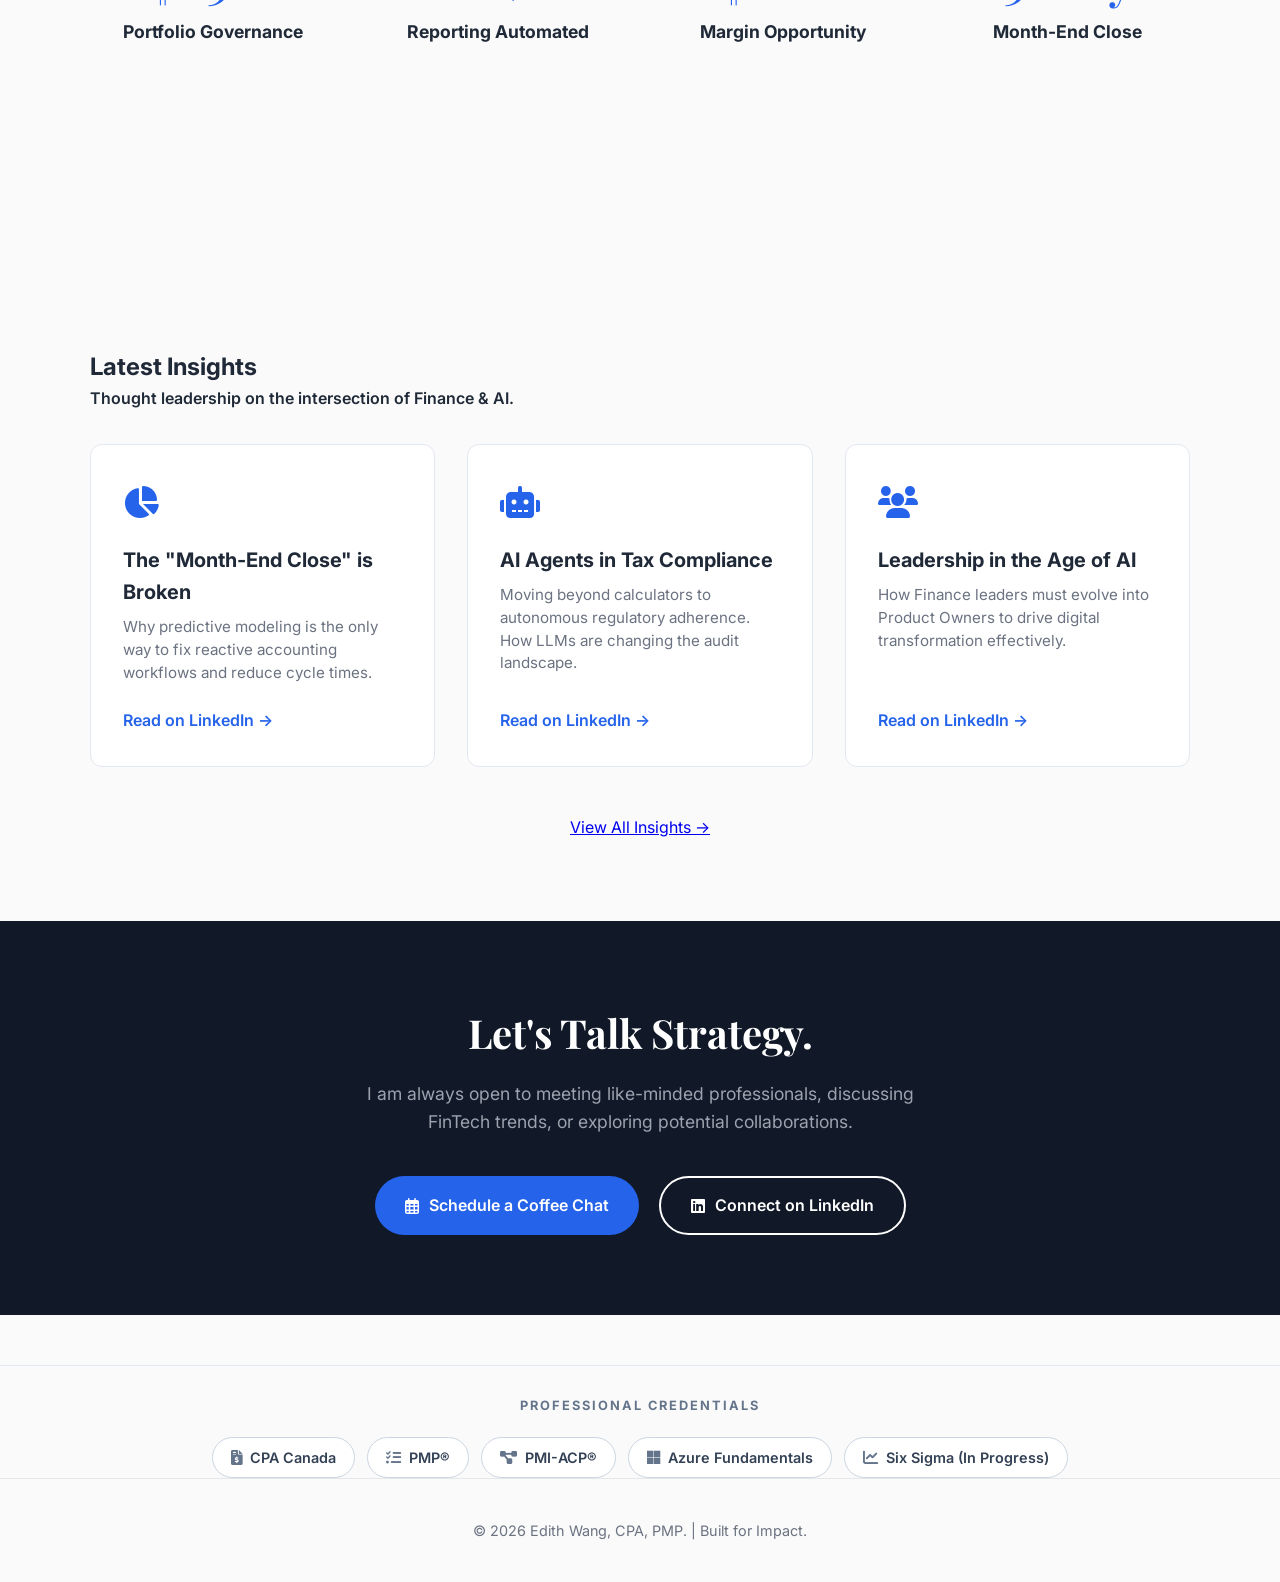
==== commit 00071778: "Update index.html" ====
--- a/index.html
+++ b/index.html
@@ -112,13 +112,13 @@
             <div class="awards-wrapper" style="display: flex; flex-direction: column; gap: 10px; margin-bottom: 1.5rem;">
                 <div class="award-header" style="margin-bottom: 0;">
                     <span class="award-pill" style="background: #fef3c7; color: #92400e; border: 1px solid #fcd34d;">
-                        <i class="fas fa-trophy"></i> Winner
+                        <i class="fas fa-trophy"></i> Award Winner
                     </span>
-                    <span class="award-text">Edson Entrepreneur Track — Venture Devils Demo Day Spring 2026</span>
+                    <span class="award-text">Venture Devils Demo Day Spring 2026: Edson Entrepreneur Innitiative Track</span>
                 </div>
                 <div class="award-header" style="margin-bottom: 0;">
                     <span class="award-pill">
-                        <i class="fas fa-award"></i> Award Recipient
+                        <i class="fas fa-award"></i> Award Winner
                     </span>
                     <span class="award-text">Global Innovation Night Pitch Competition</span>
                 </div>
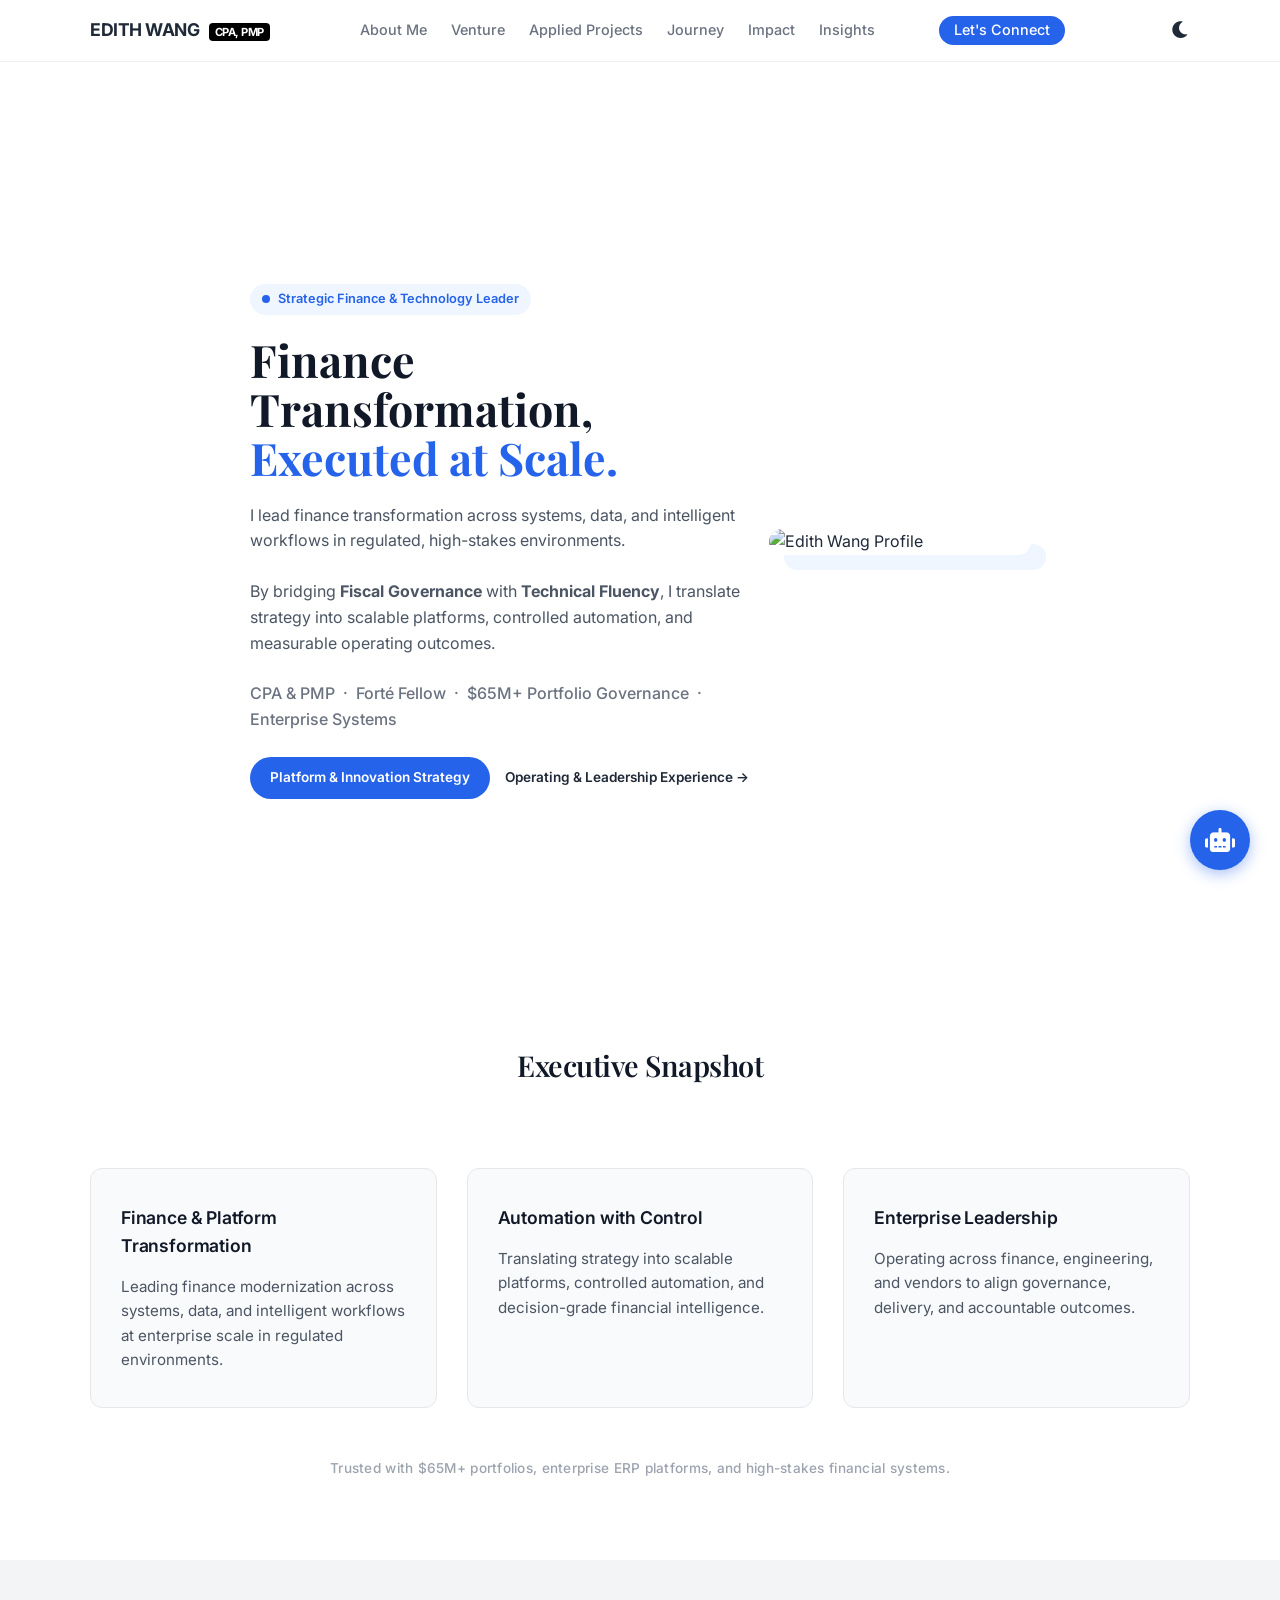
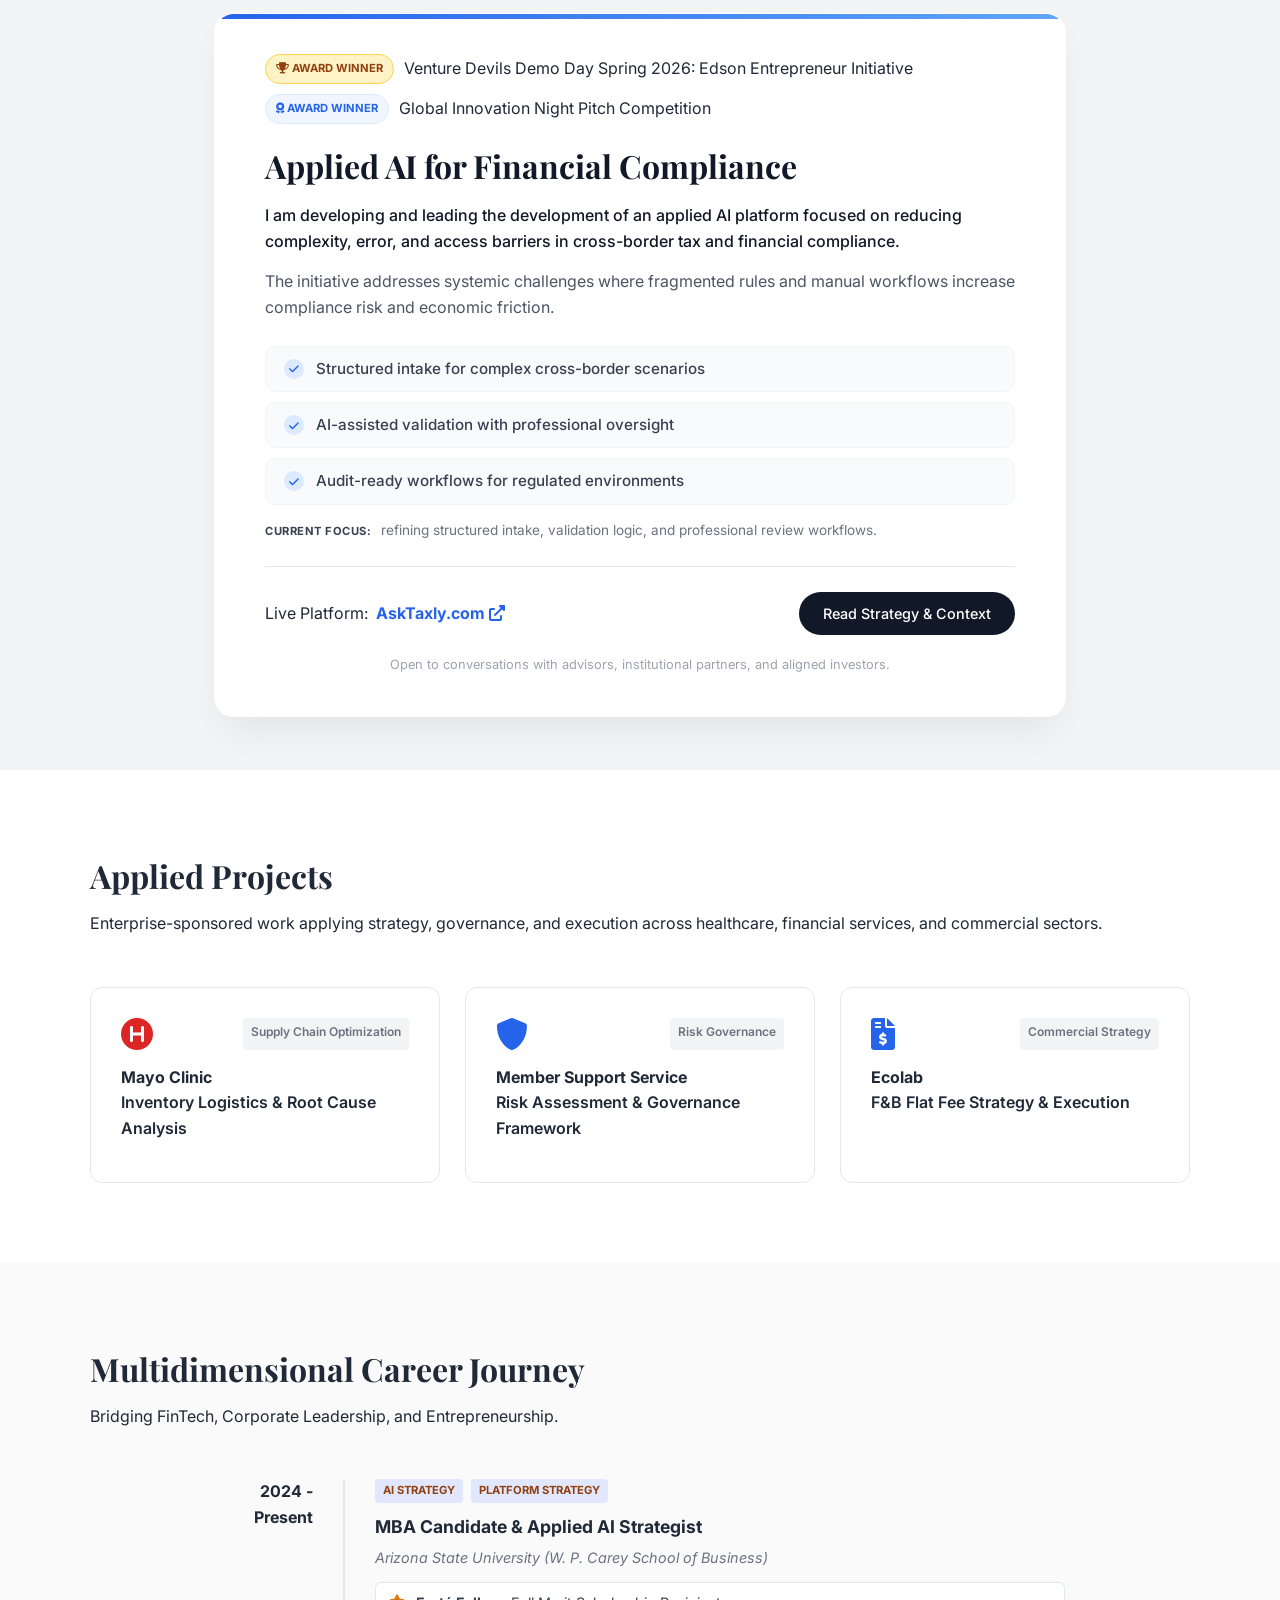
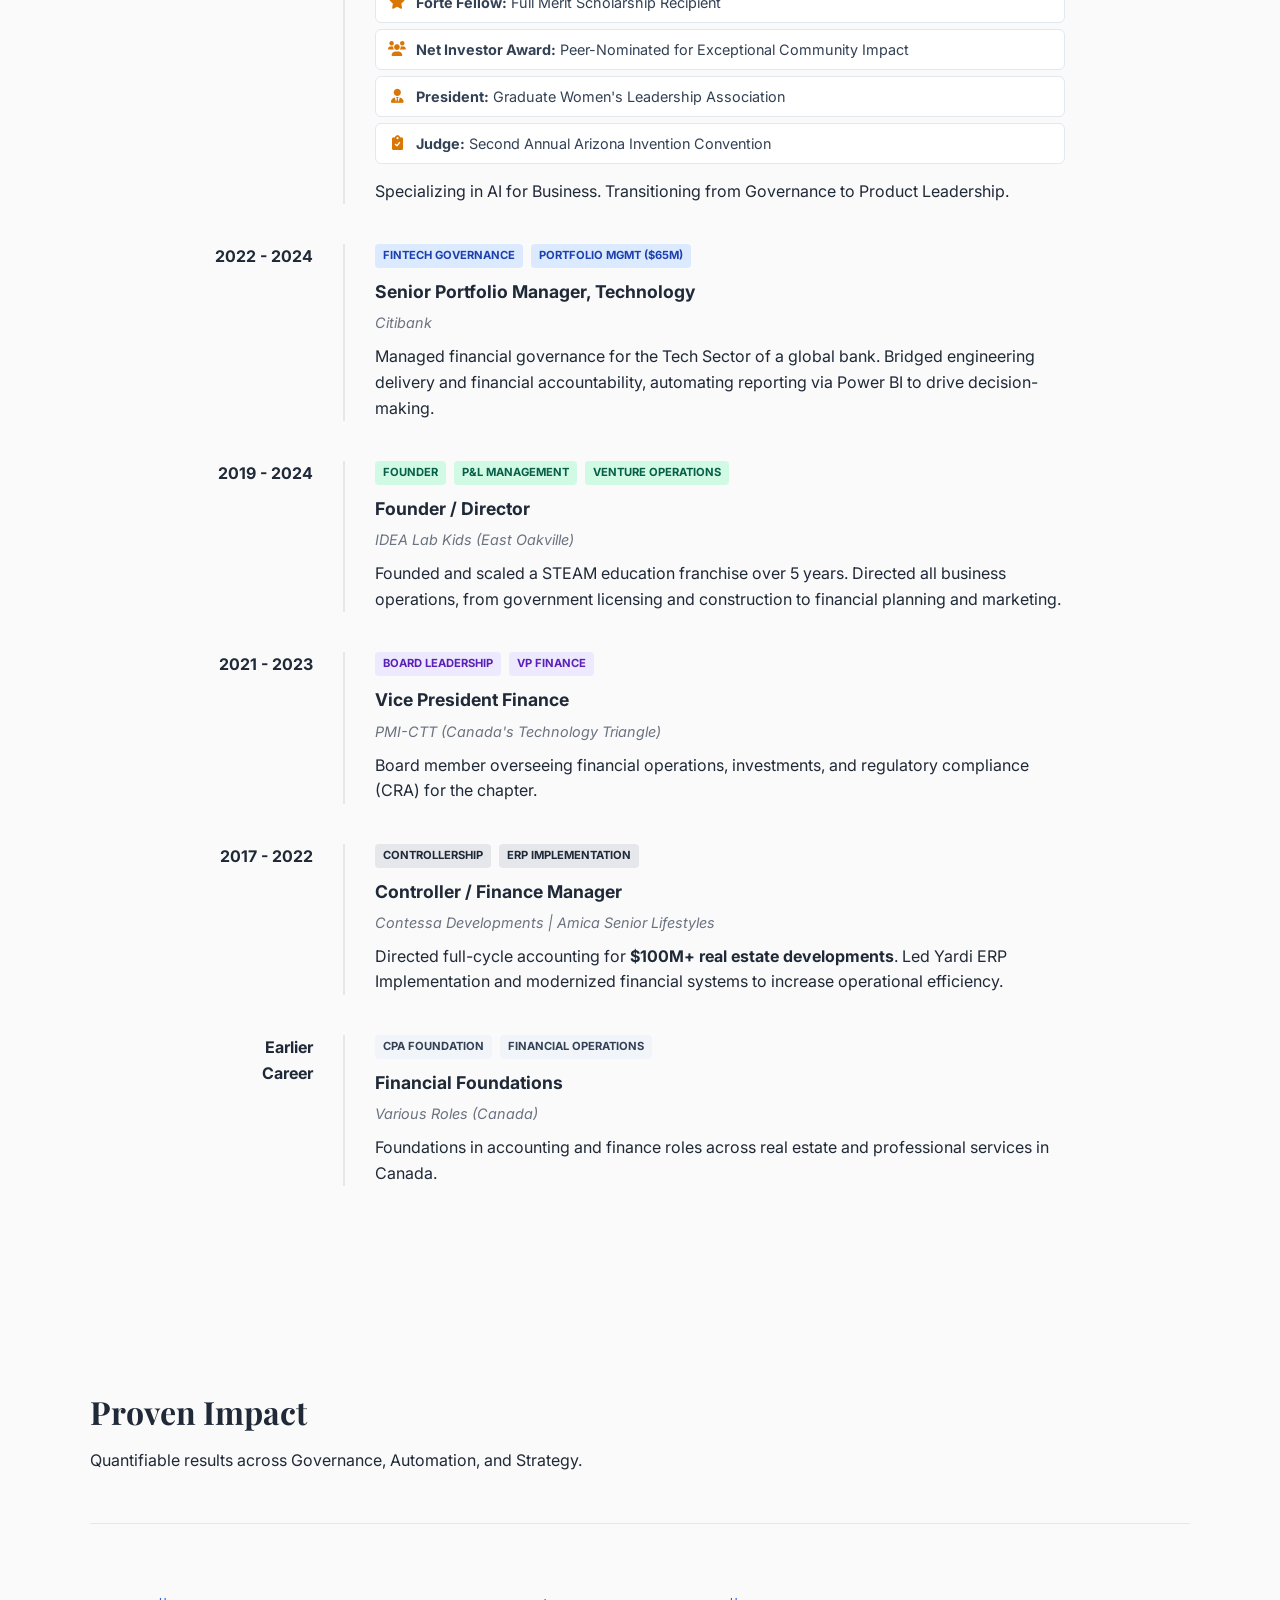
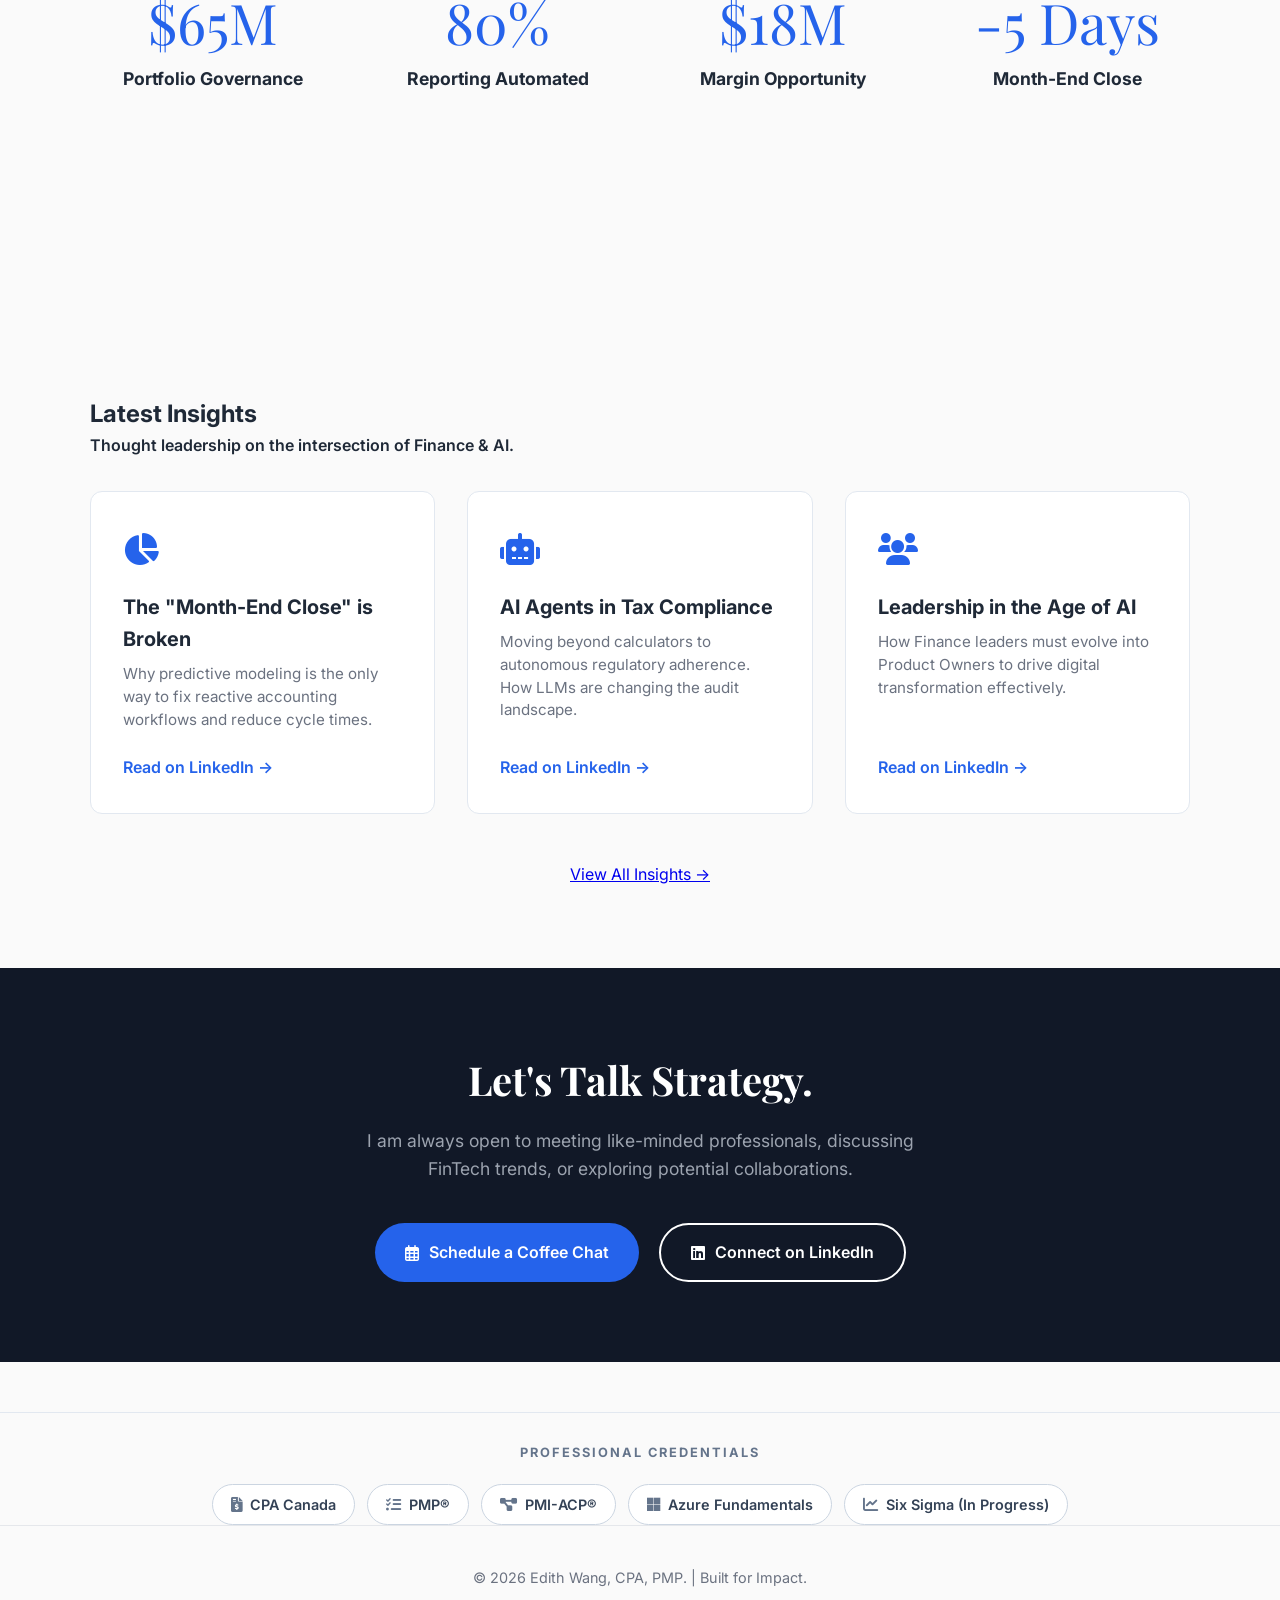
==== commit e41b4ec0: "Update index.html" ====
--- a/index.html
+++ b/index.html
@@ -114,7 +114,7 @@
                     <span class="award-pill" style="background: #fef3c7; color: #92400e; border: 1px solid #fcd34d;">
                         <i class="fas fa-trophy"></i> Award Winner
                     </span>
-                    <span class="award-text">Venture Devils Demo Day Spring 2026: Edson Entrepreneur Innitiative Track</span>
+                    <span class="award-text">Venture Devils Demo Day Spring 2026: Edson Entrepreneur Initiative</span>
                 </div>
                 <div class="award-header" style="margin-bottom: 0;">
                     <span class="award-pill">
@@ -238,10 +238,10 @@
                 <div class="timeline-content">
                     <div class="tags-row">
                         <span class="tag tag-strategy">AI Strategy</span>
-                        <span class="tag tag-strategy">Product Mgmt</span>
+                        <span class="tag tag-strategy">Platform Strategy</span>
                     </div>
                     
-                    <h4>MBA Candidate & Innovation Lead</h4>
+                    <h4>MBA Candidate & Applied AI Strategist</h4>
                     <p class="company">Arizona State University (W. P. Carey School of Business)</p>
                     
                     <div class="honor-list">
@@ -257,6 +257,10 @@
                             <i class="fas fa-user-tie honor-icon"></i> 
                             <span><strong>President:</strong> Graduate Women's Leadership Association</span>
                         </div>
+                        <div class="honor-item">
+                            <i class="fas fa-clipboard-check honor-icon"></i> 
+                            <span><strong>Judge:</strong> Second Annual Arizona Invention Convention</span>
+                        </div>
                     </div>
 
                     <p class="desc" style="margin-top: 15px;">
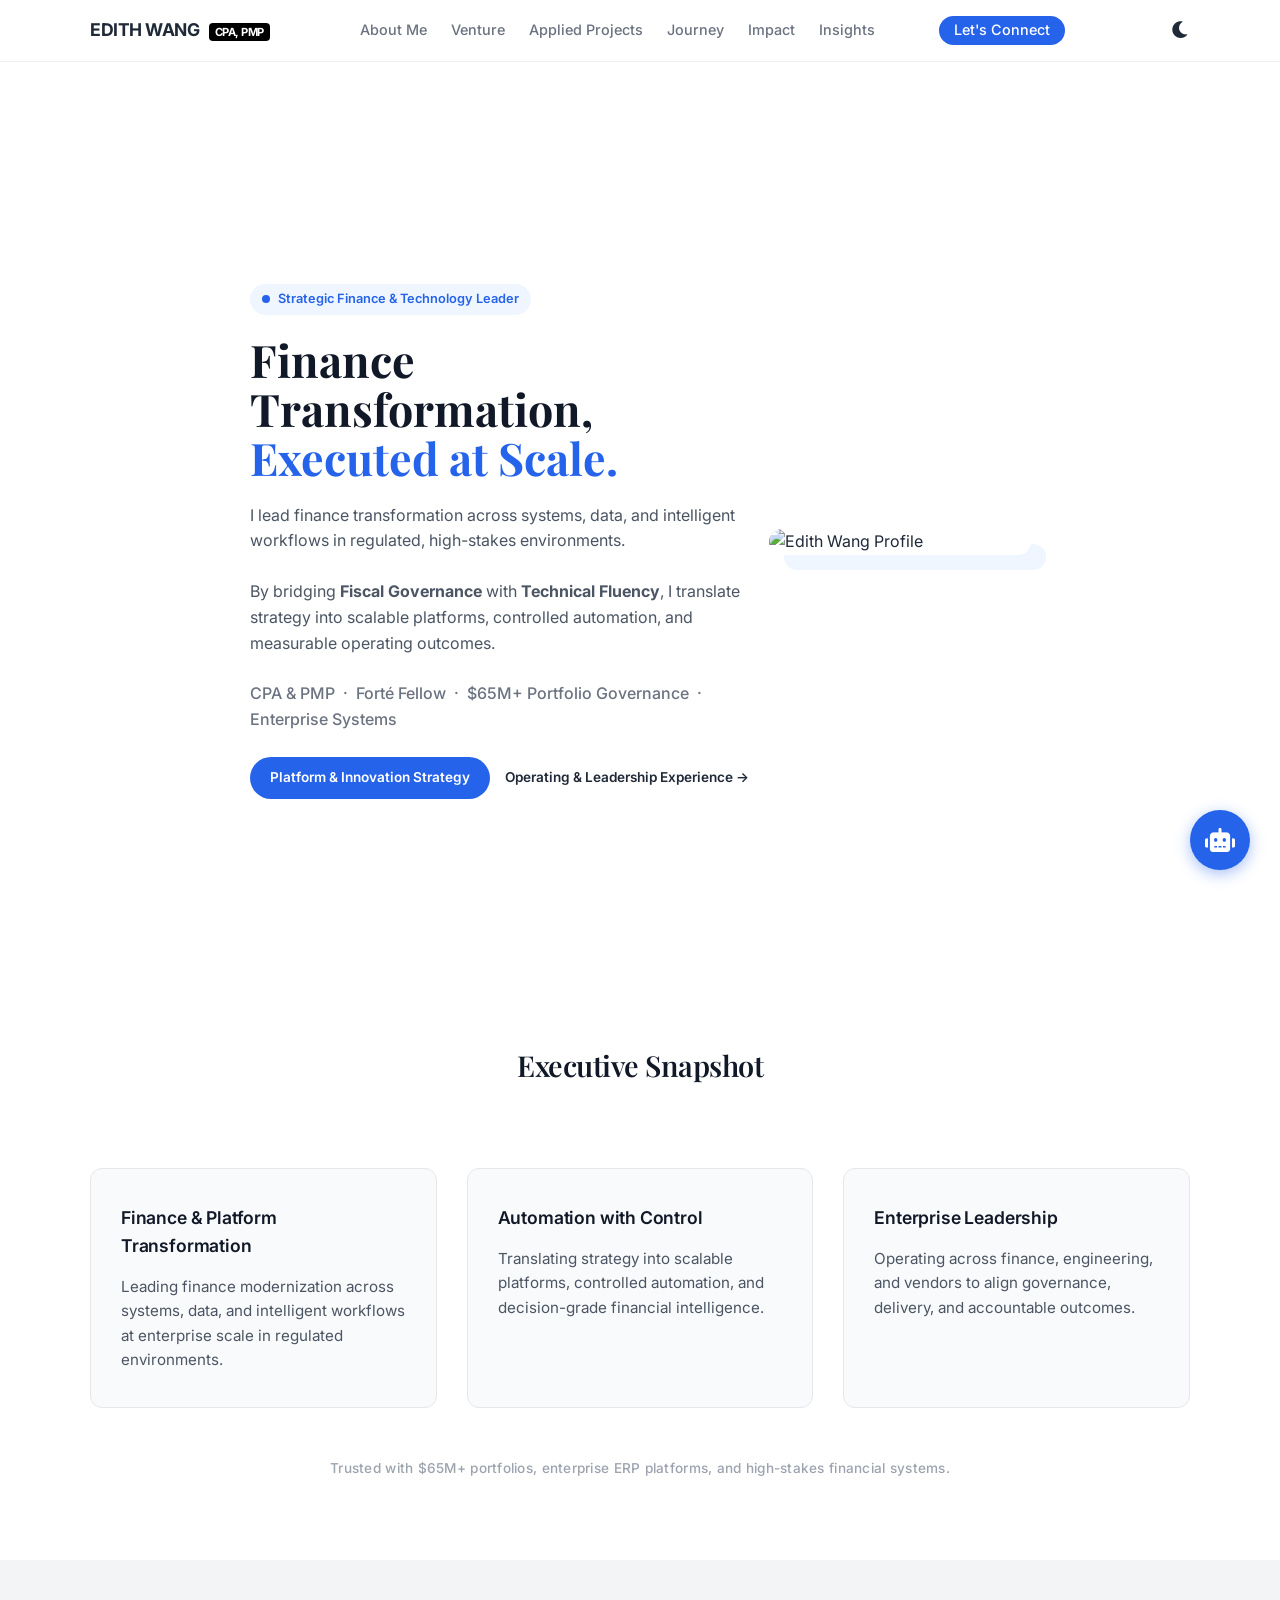
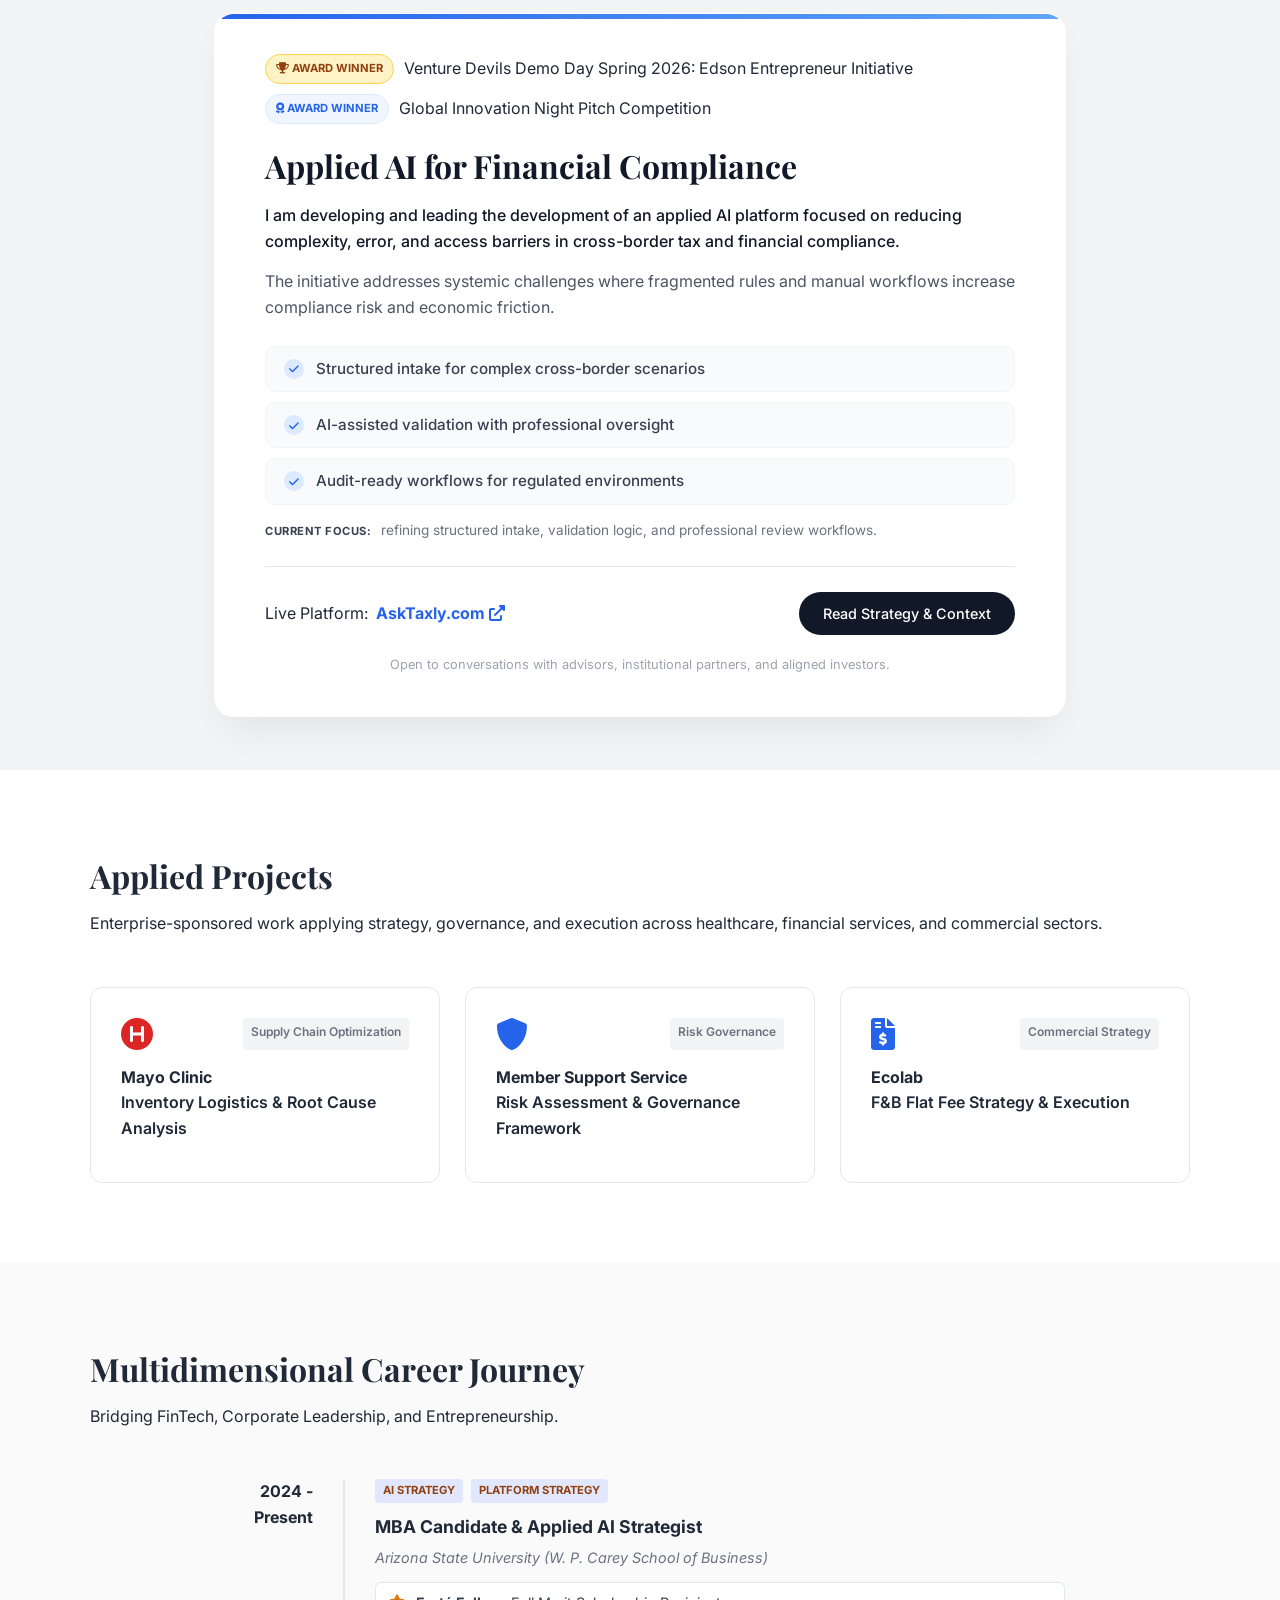
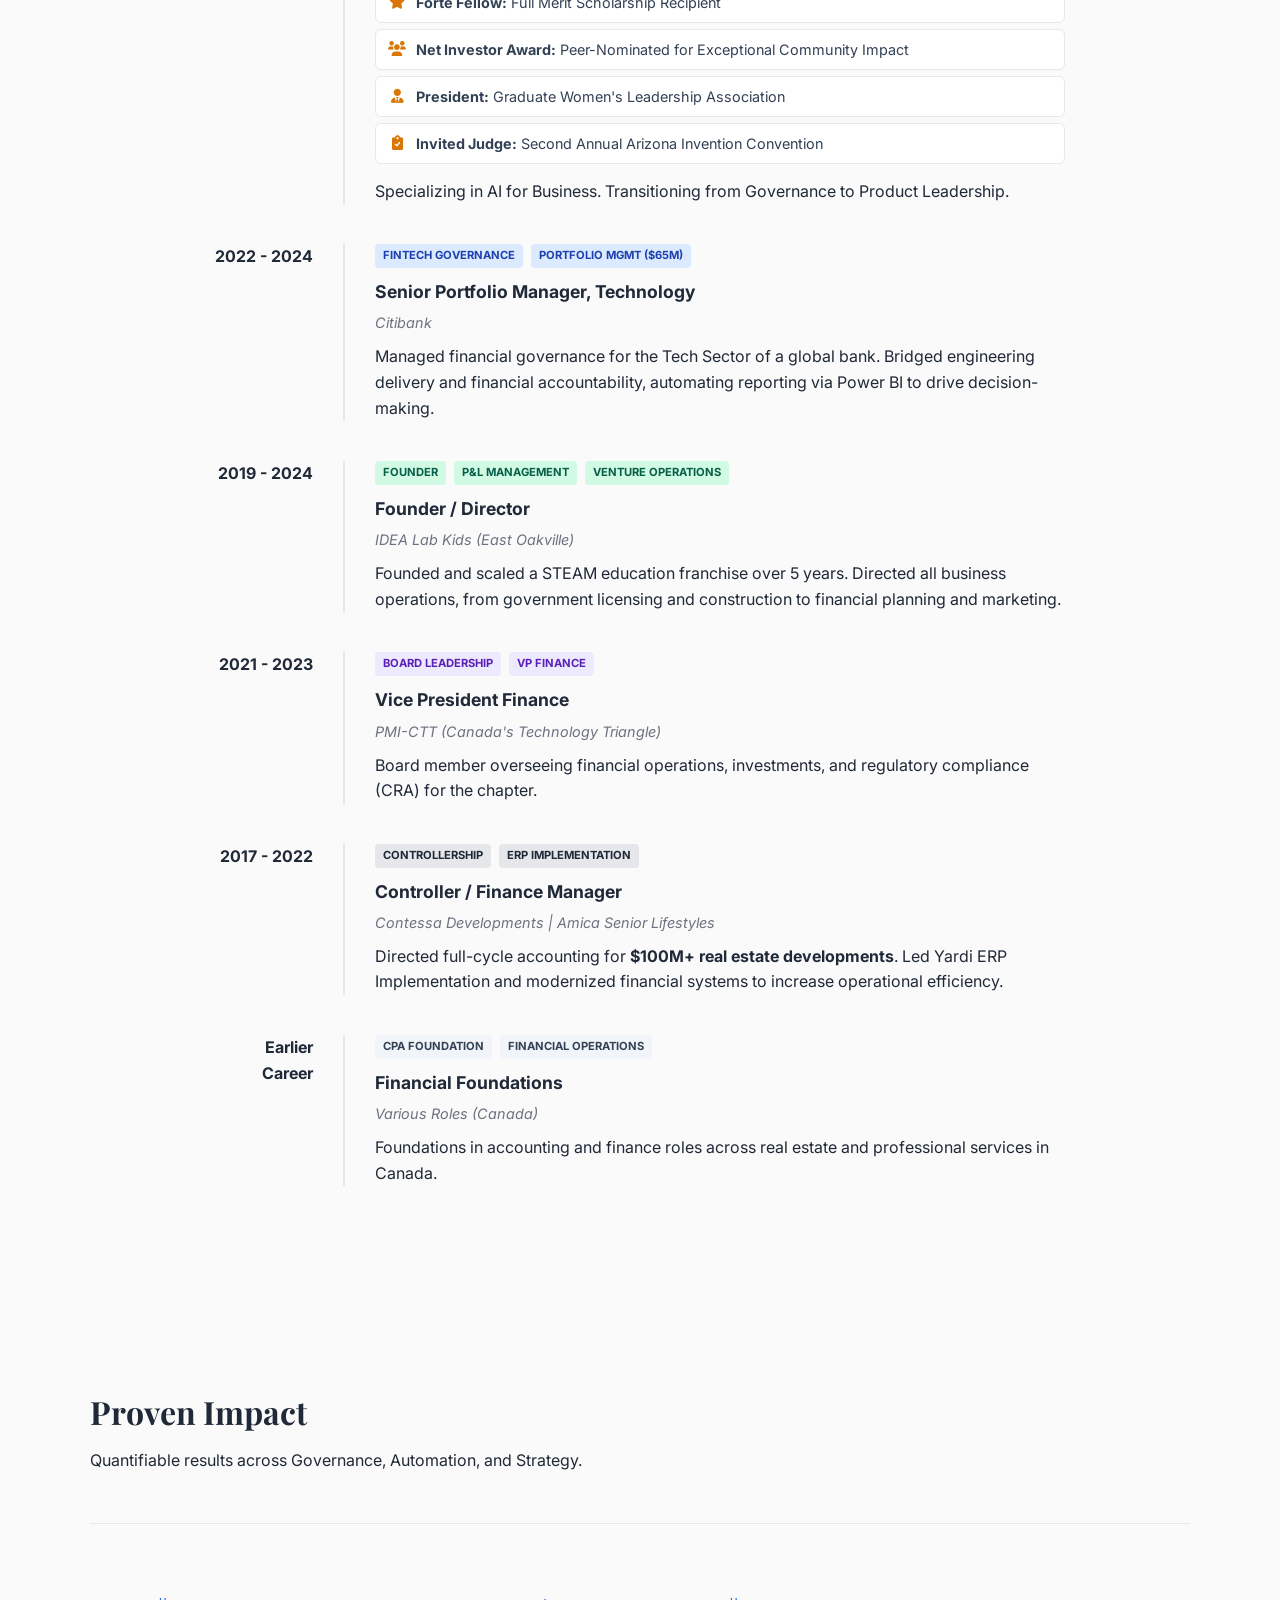
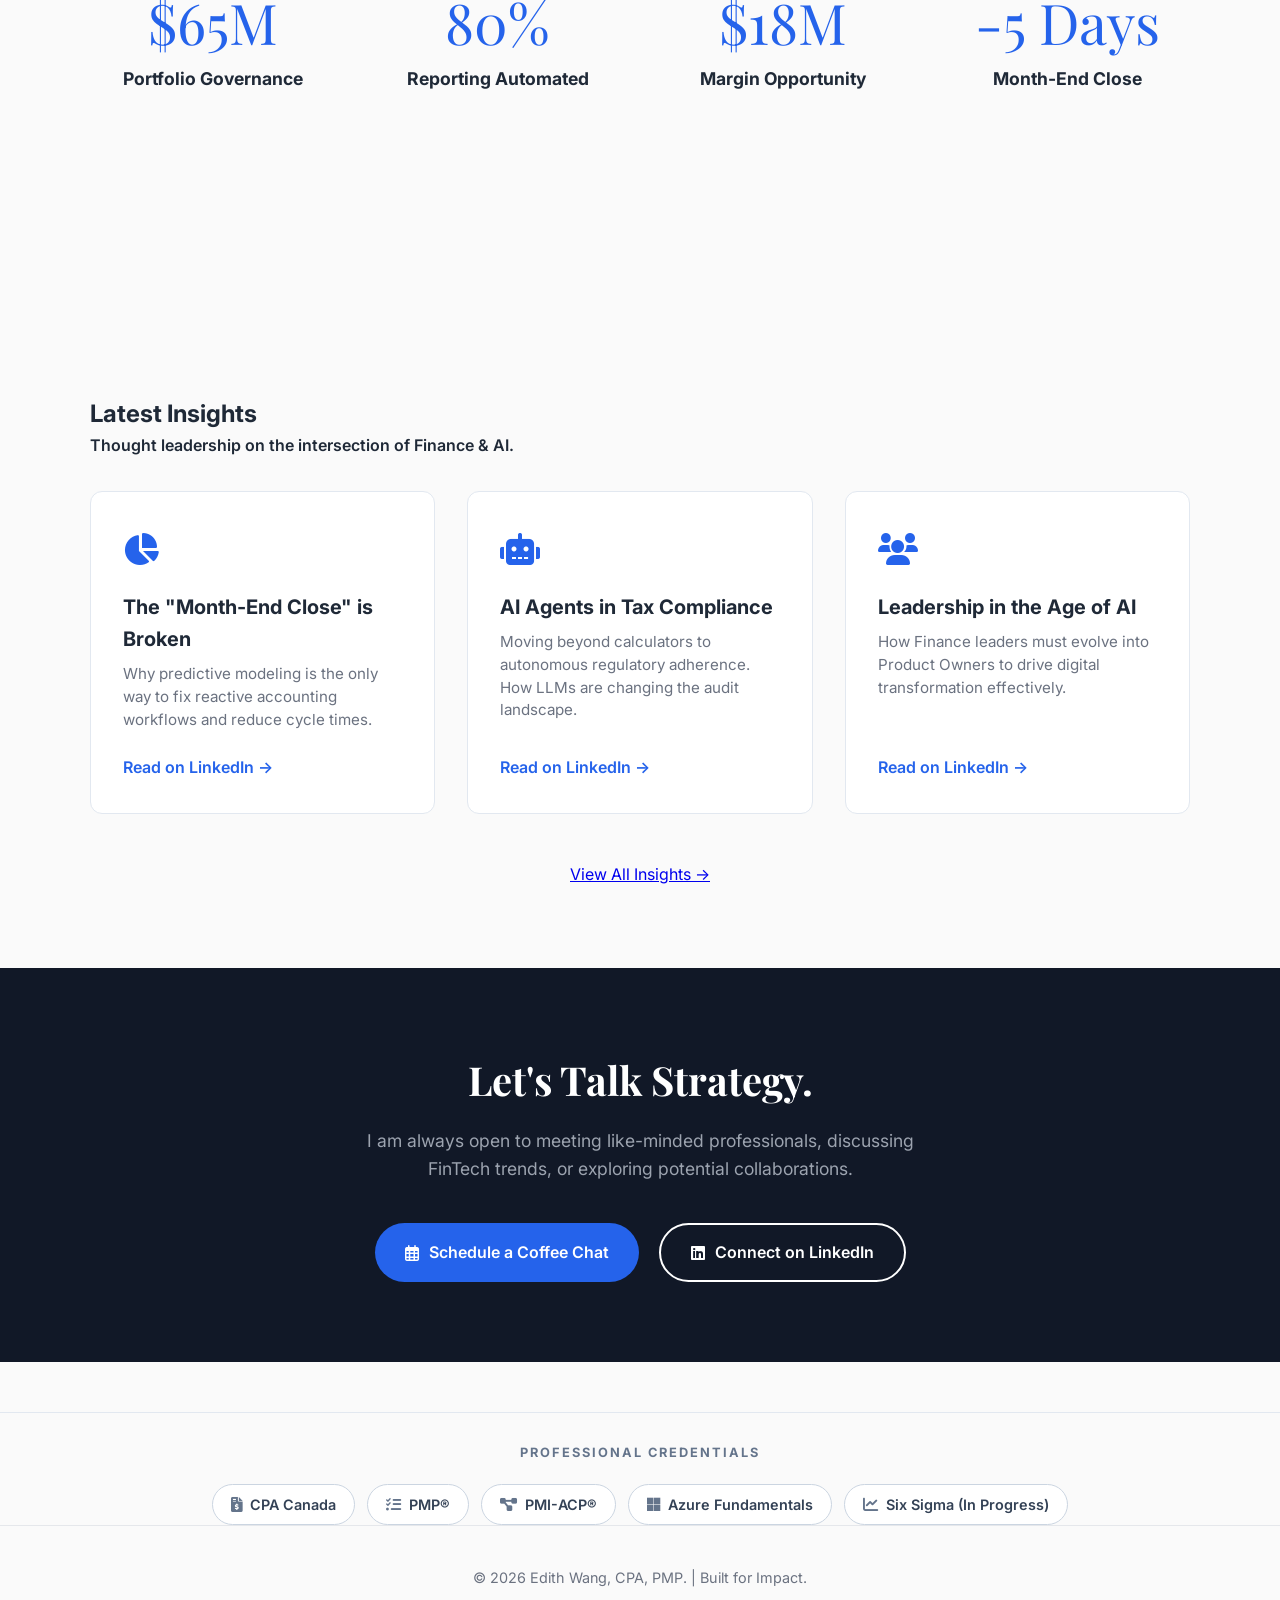
==== commit 60f174ad: "Update index.html" ====
--- a/index.html
+++ b/index.html
@@ -259,7 +259,7 @@
                         </div>
                         <div class="honor-item">
                             <i class="fas fa-clipboard-check honor-icon"></i> 
-                            <span><strong>Judge:</strong> Second Annual Arizona Invention Convention</span>
+                            <span><strong>Invited Judge:</strong> Second Annual Arizona Invention Convention</span>
                         </div>
                     </div>
 
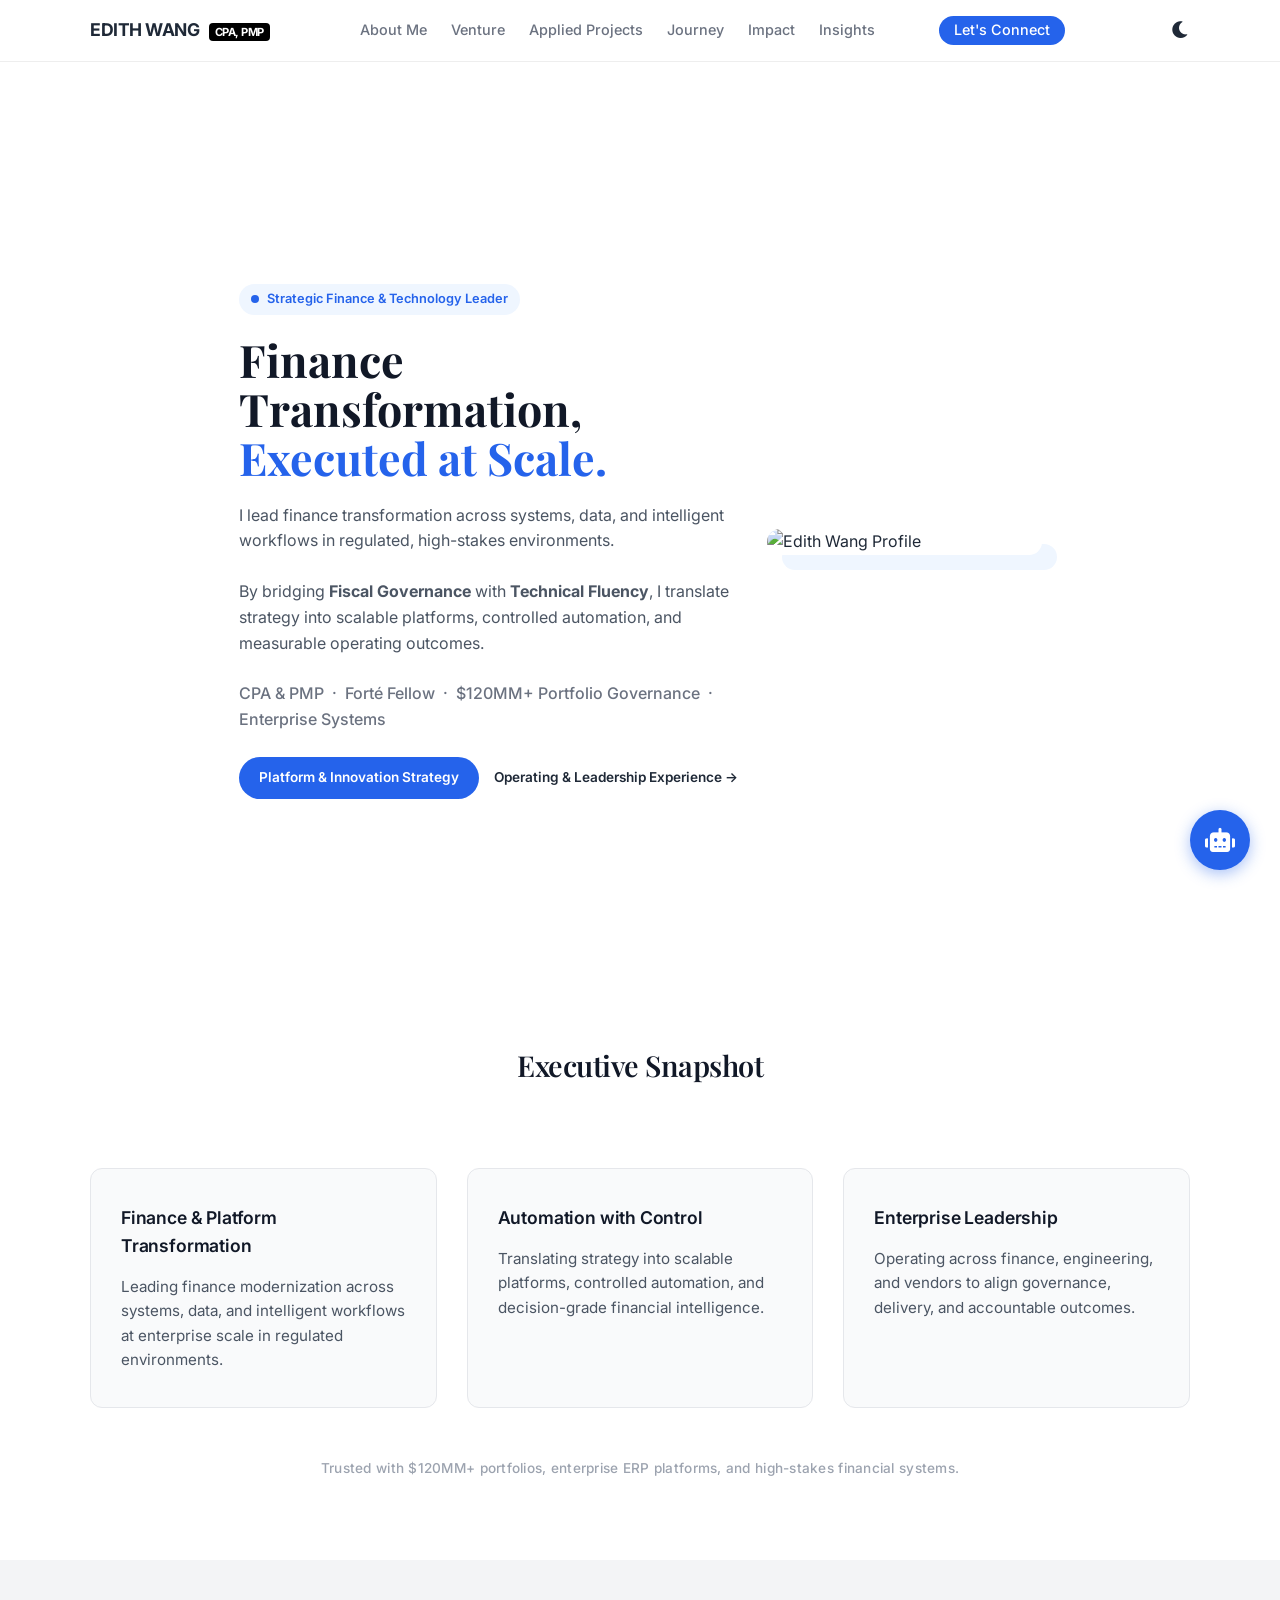
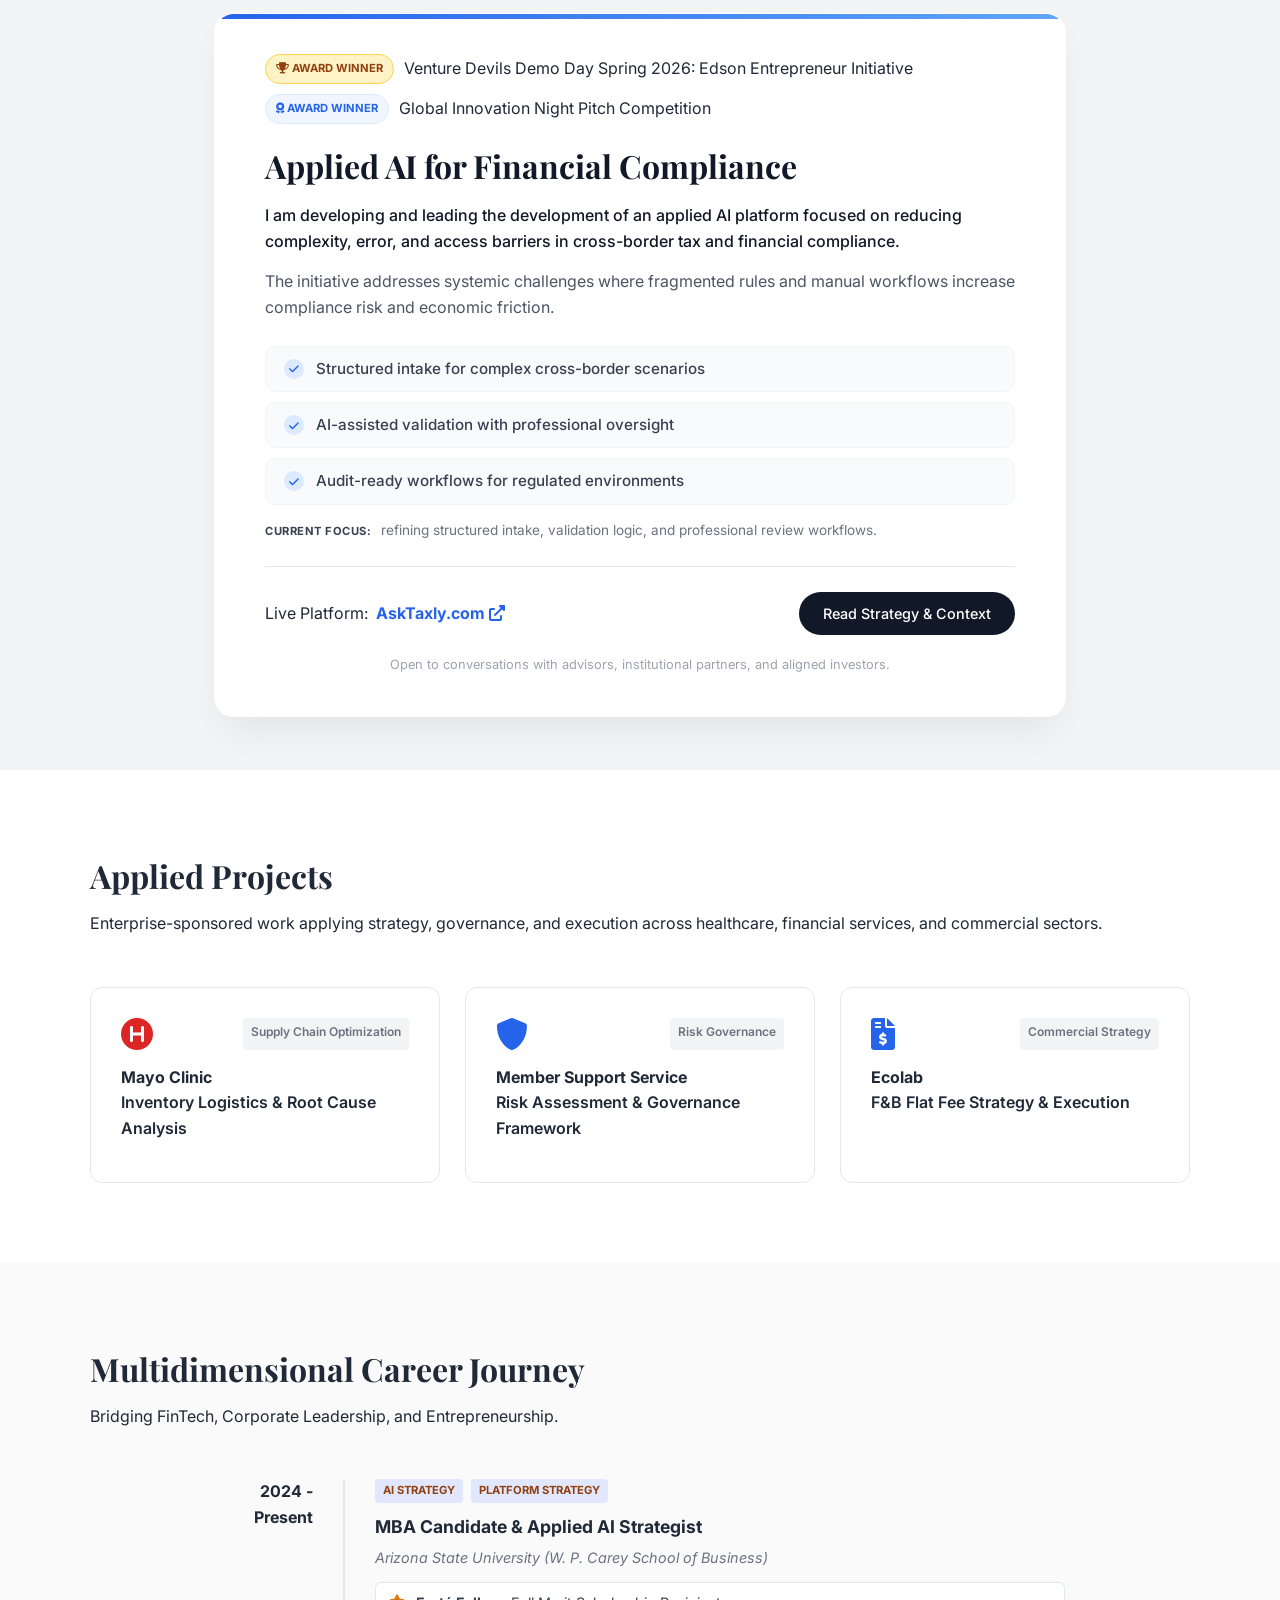
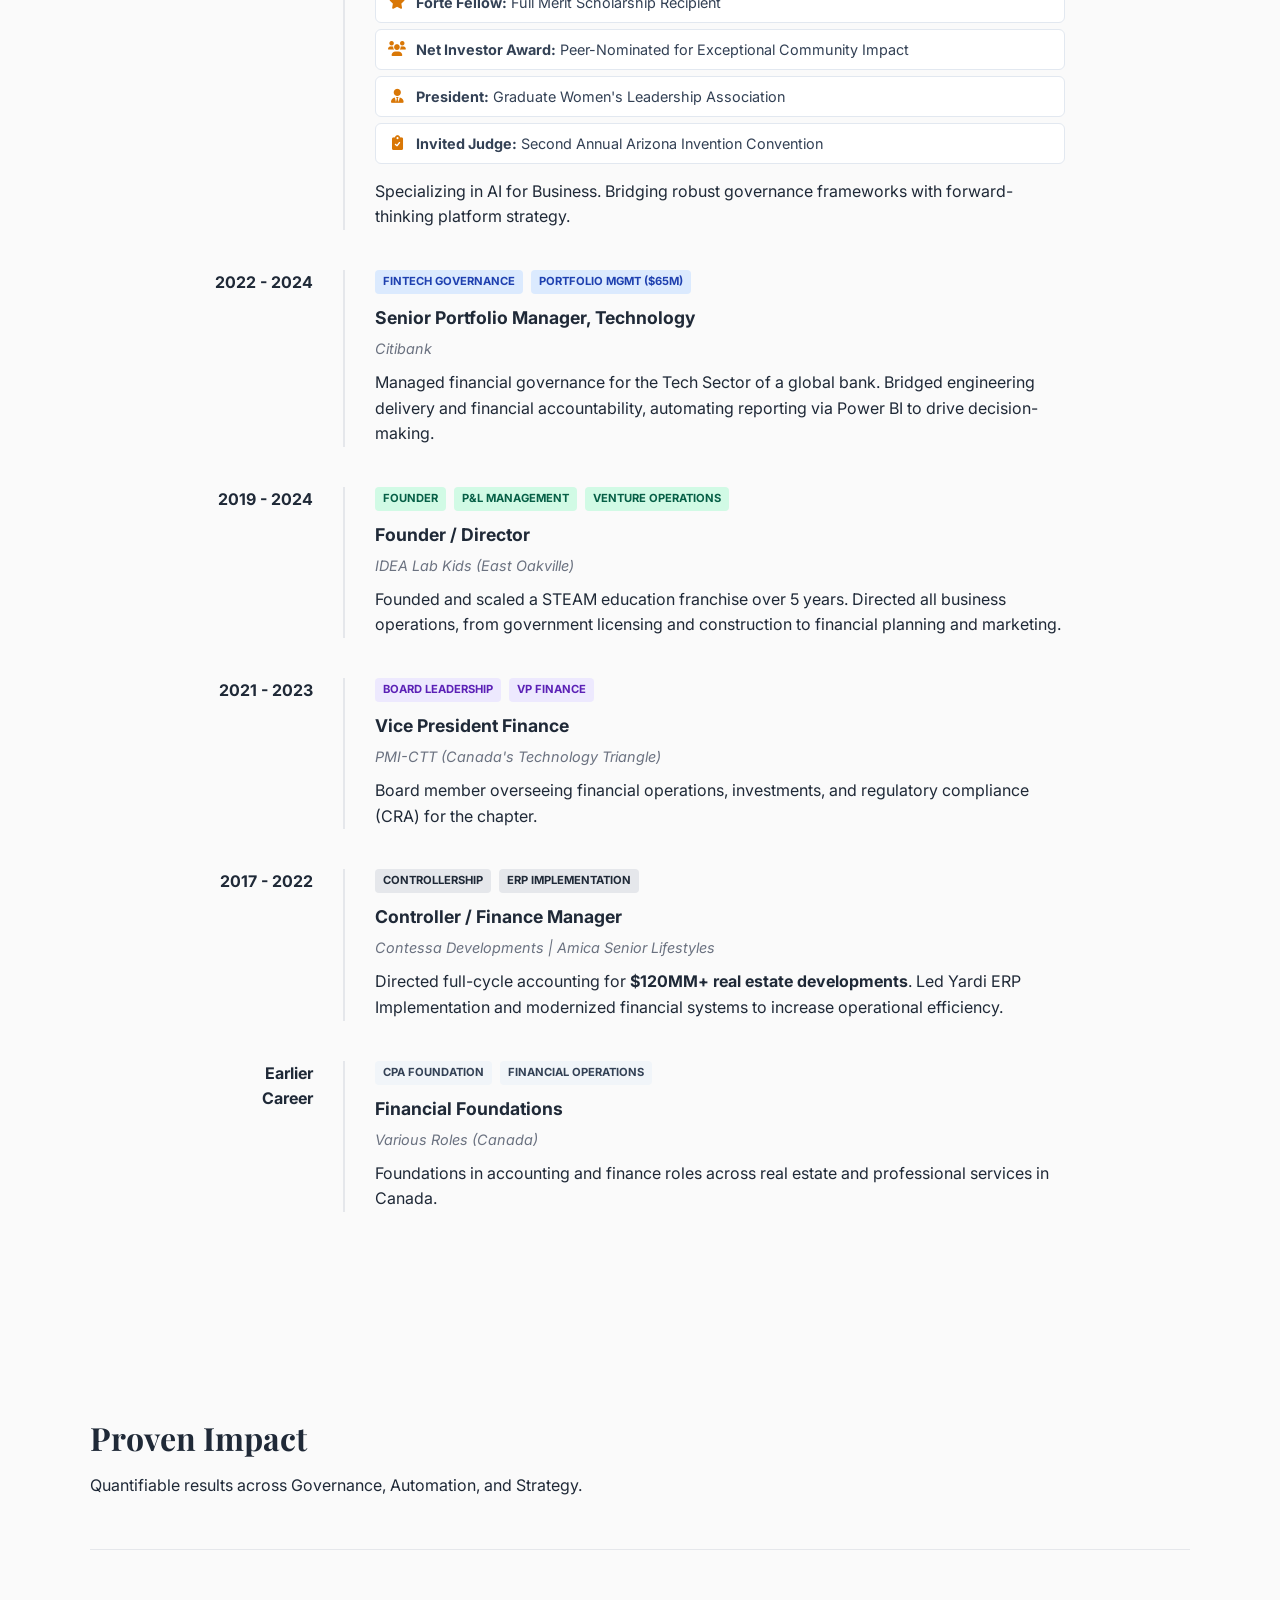
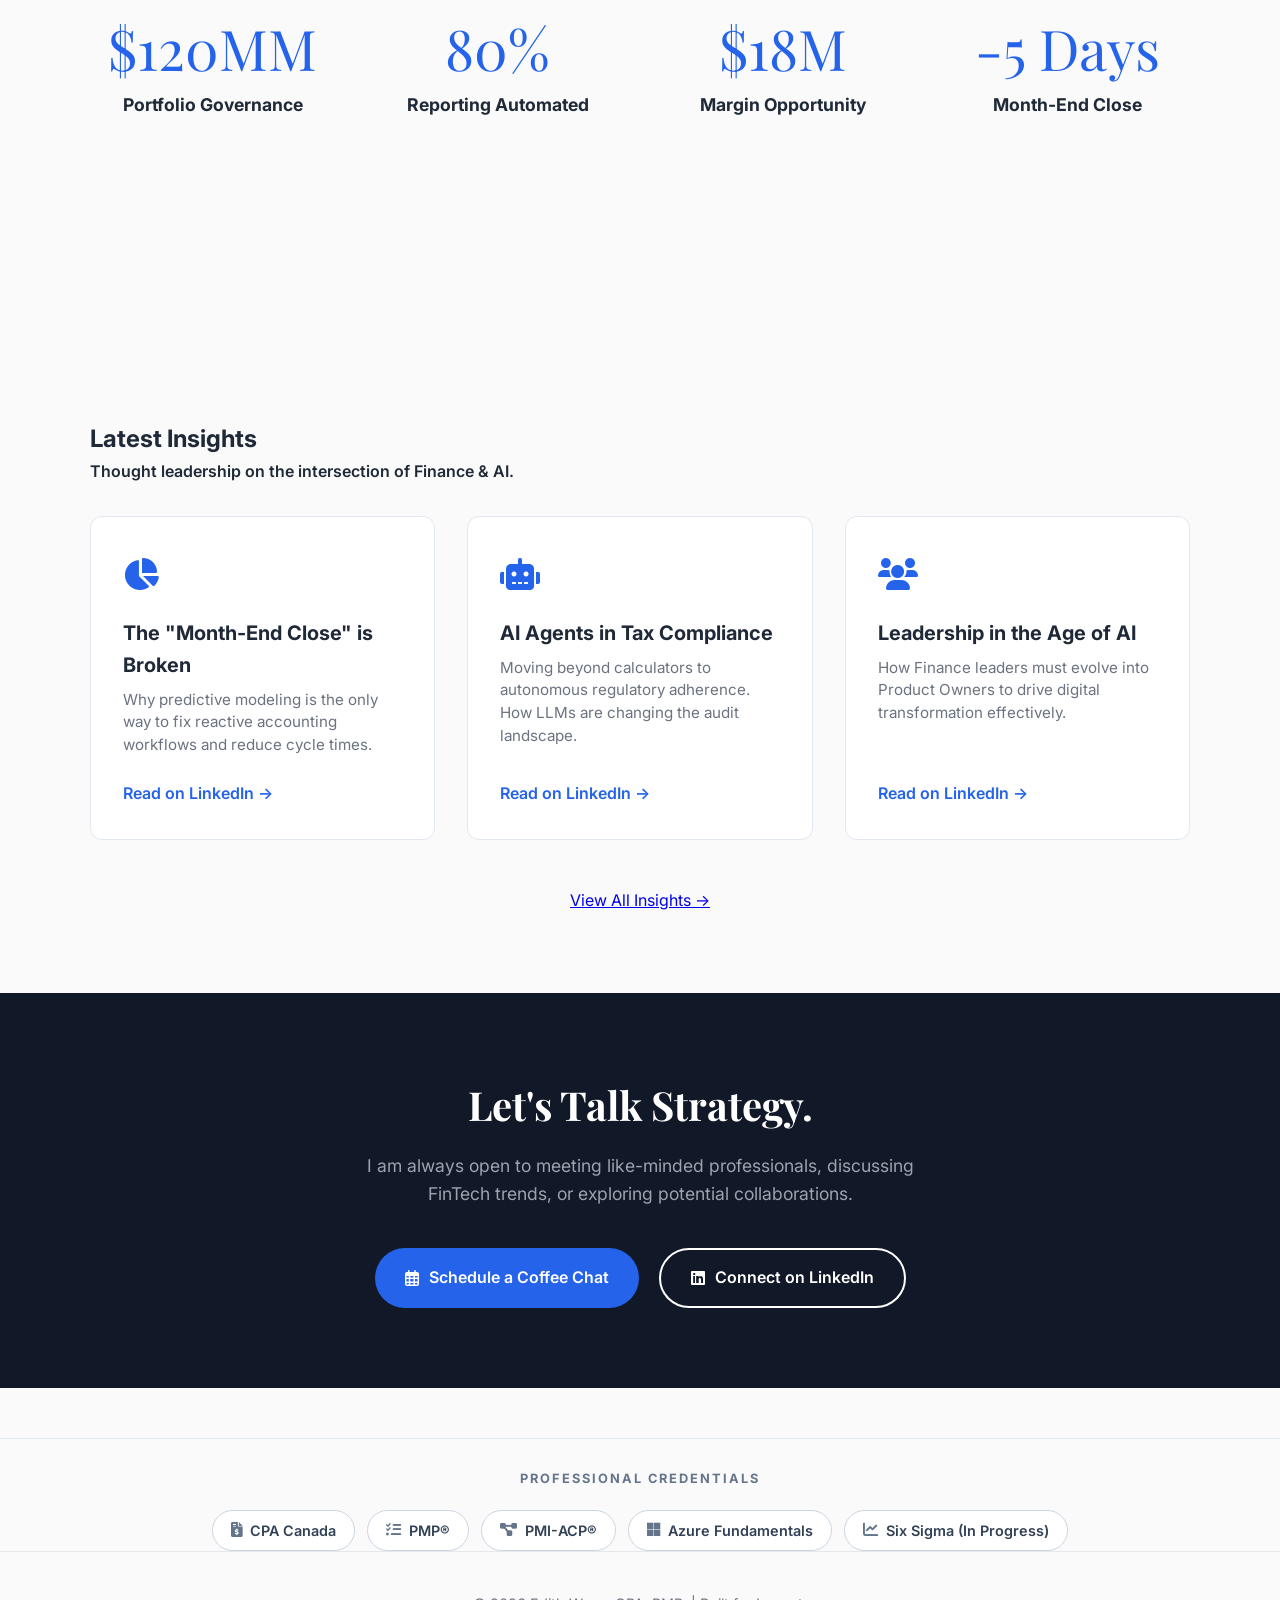
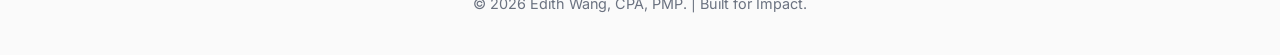
==== commit 44fb0366: "Update index.html" ====
--- a/index.html
+++ b/index.html
@@ -59,7 +59,7 @@
                 </p>
 
                 <p class="hero-meta" style="color: #6b7280; font-weight: 500; margin-bottom: 25px;">
-                    CPA & PMP &nbsp;·&nbsp; Forté Fellow &nbsp;·&nbsp; $65M+ Portfolio Governance &nbsp;·&nbsp; Enterprise Systems
+                    CPA & PMP &nbsp;·&nbsp; Forté Fellow &nbsp;·&nbsp; $120MM+ Portfolio Governance &nbsp;·&nbsp; Enterprise Systems
                 </p>
                 
                 <div class="hero-buttons">
@@ -99,7 +99,7 @@
         </div>
 
         <p class="snapshot-footer">
-            Trusted with $65M+ portfolios, enterprise ERP platforms, and high-stakes financial systems.
+            Trusted with $120MM+ portfolios, enterprise ERP platforms, and high-stakes financial systems.
         </p>
     </div>
 </section>
@@ -264,7 +264,7 @@
                     </div>
 
                     <p class="desc" style="margin-top: 15px;">
-                        Specializing in AI for Business. Transitioning from Governance to Product Leadership.
+                        Specializing in AI for Business. Bridging robust governance frameworks with forward-thinking platform strategy.
                     </p>
                 </div>
             </div>
@@ -335,7 +335,7 @@
                     <h4>Controller / Finance Manager</h4>
                     <p class="company">Contessa Developments | Amica Senior Lifestyles</p>
                     <p class="desc">
-                        Directed full-cycle accounting for <strong>$100M+ real estate developments</strong>. 
+                        Directed full-cycle accounting for <strong>$120MM+ real estate developments</strong>. 
                         Led Yardi ERP Implementation and modernized financial systems to increase operational efficiency.
                     </p>
                 </div>
@@ -371,7 +371,7 @@
 
         <div class="impact-grid">
             <div class="impact-item">
-                <div class="impact-number">$65M</div>
+                <div class="impact-number">$120MM</div>
                 <div class="impact-label">Portfolio Governance</div>
                 <p class="impact-details">
                     Managed a global technology investment portfolio across multi-year programs at Citi, ensuring 100% budget adherence.
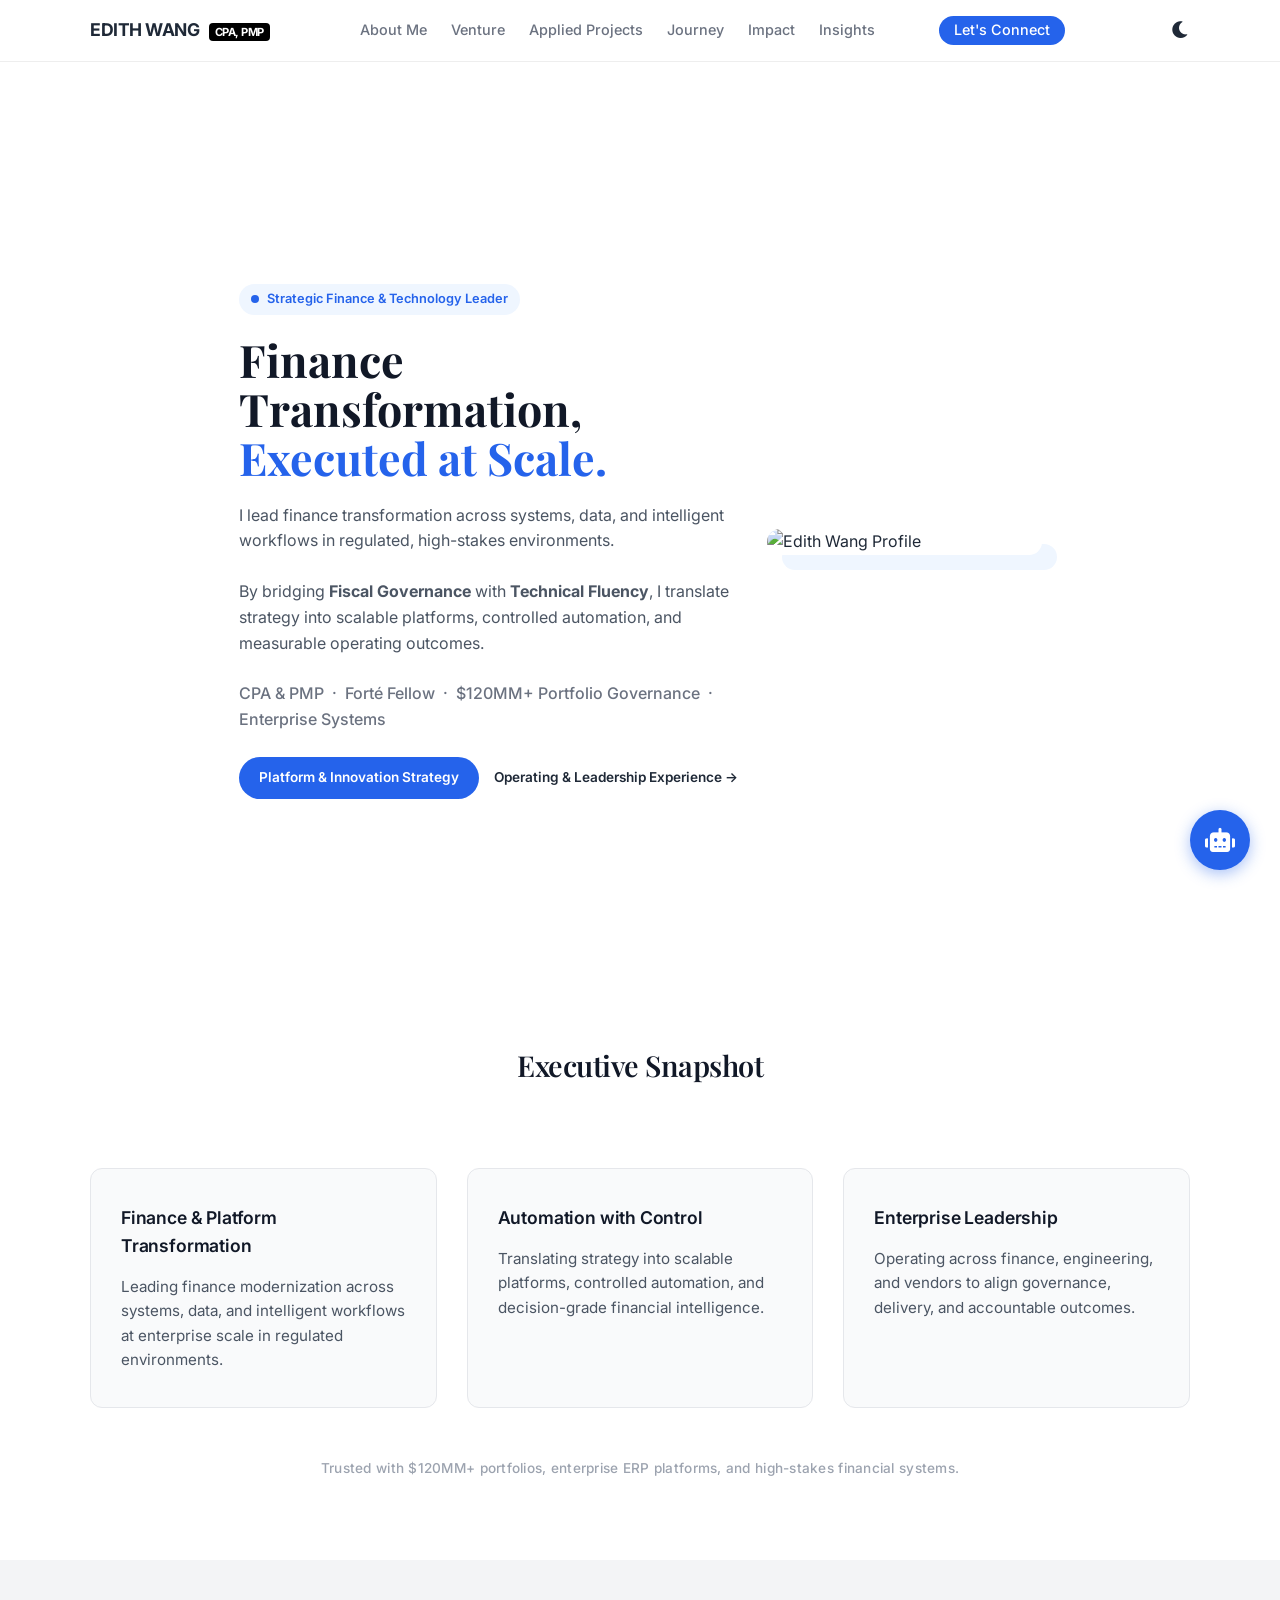
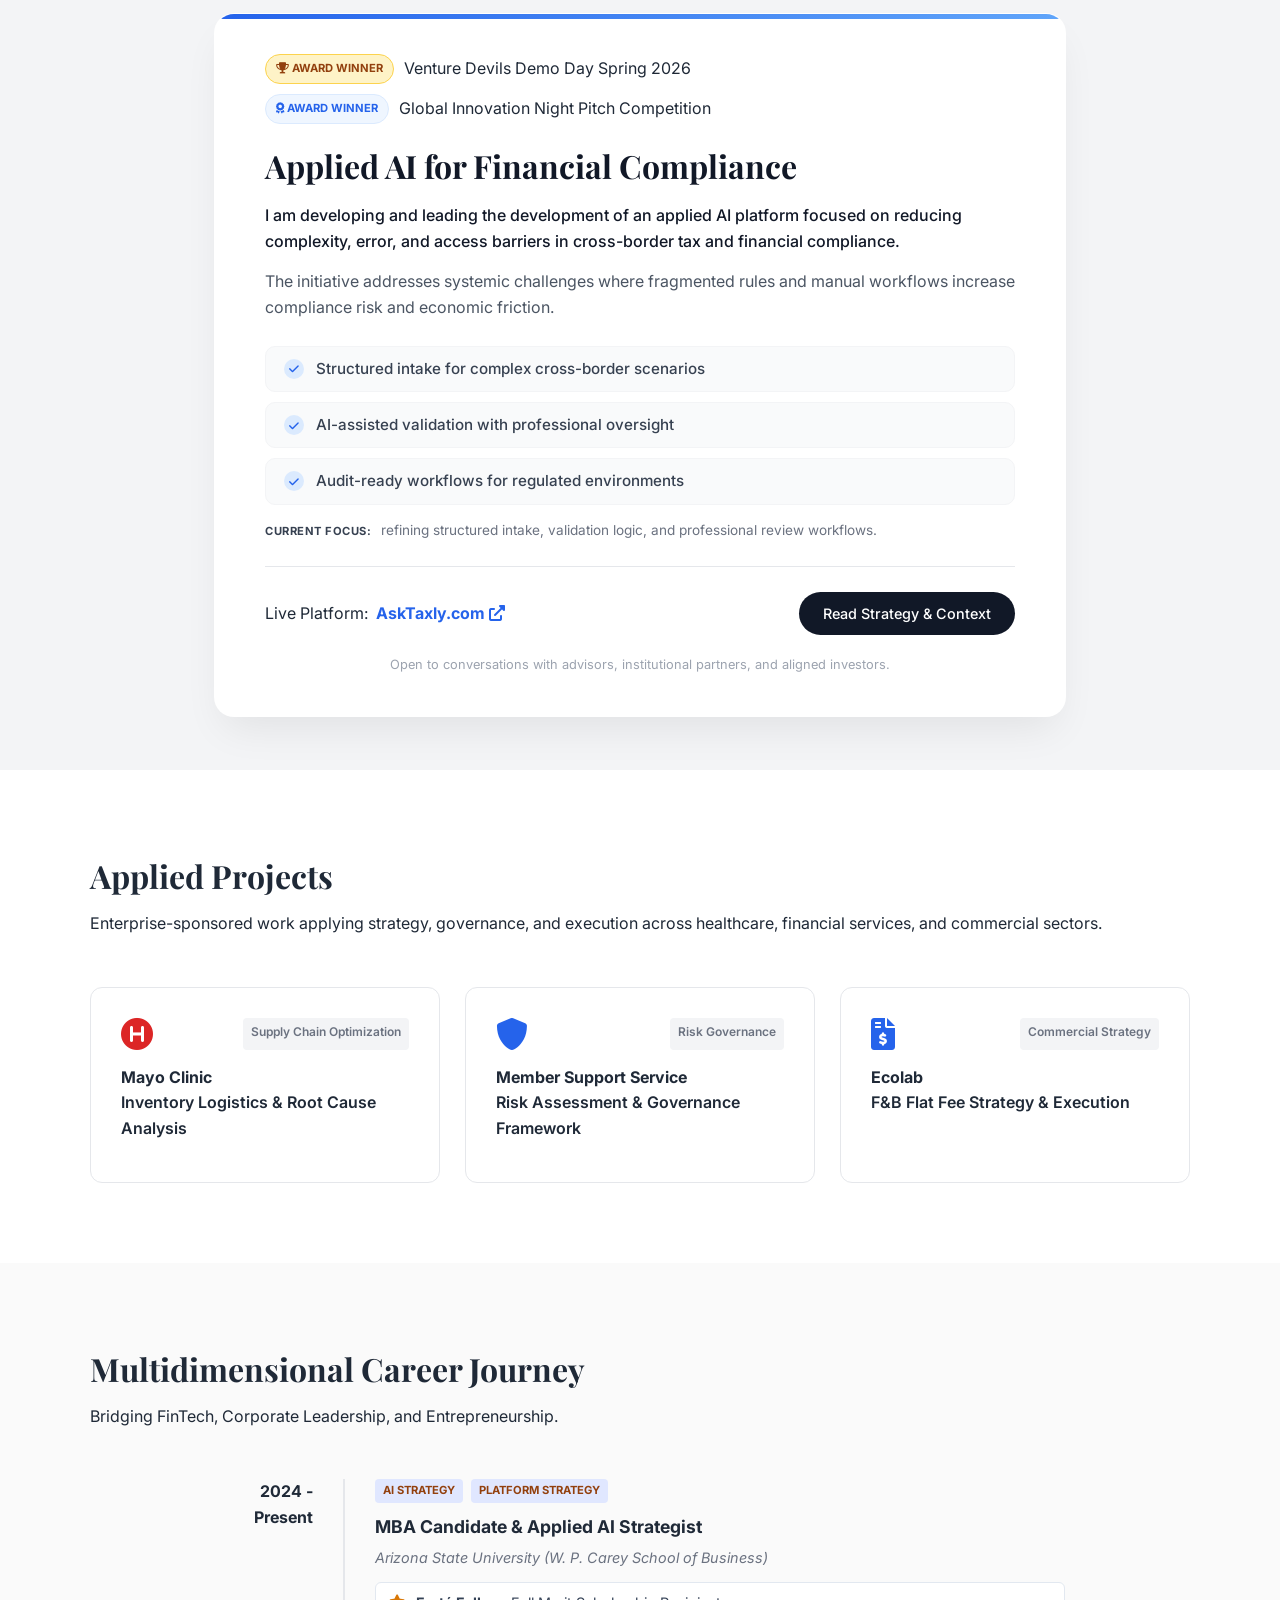
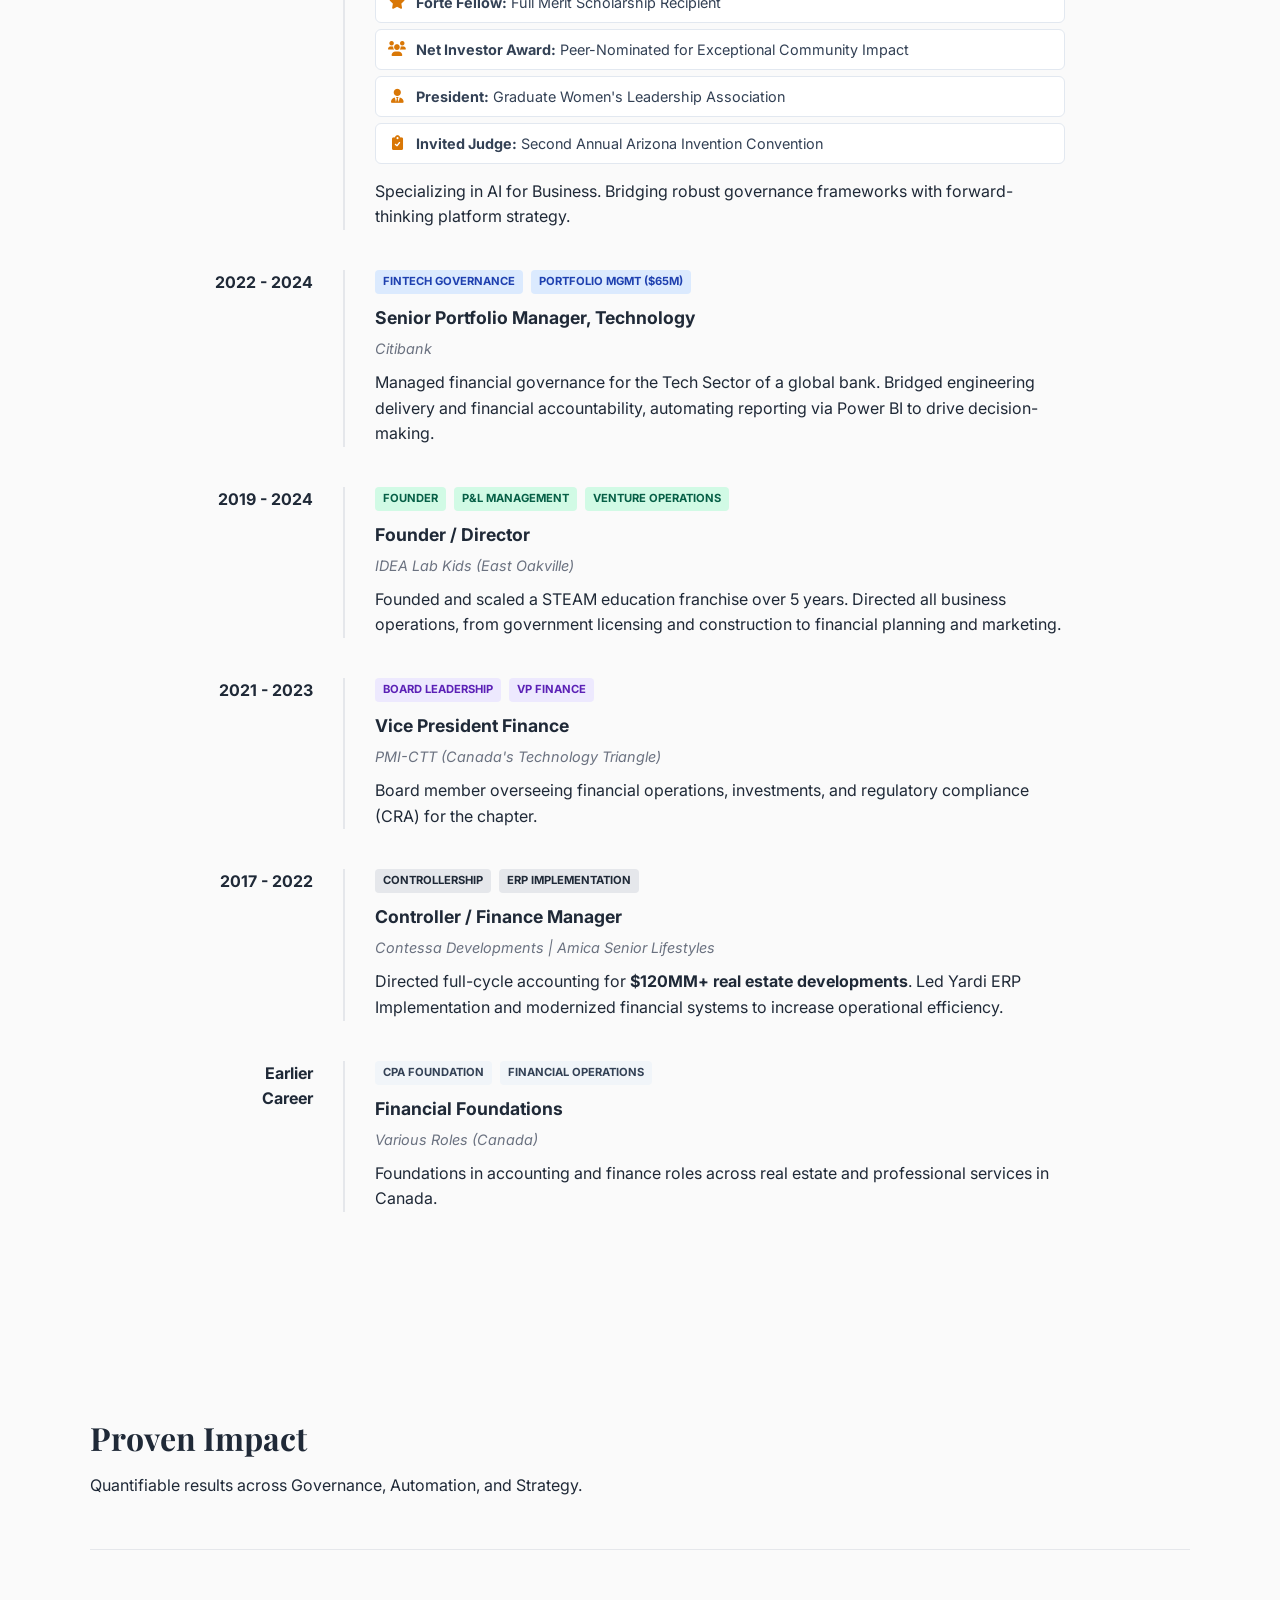
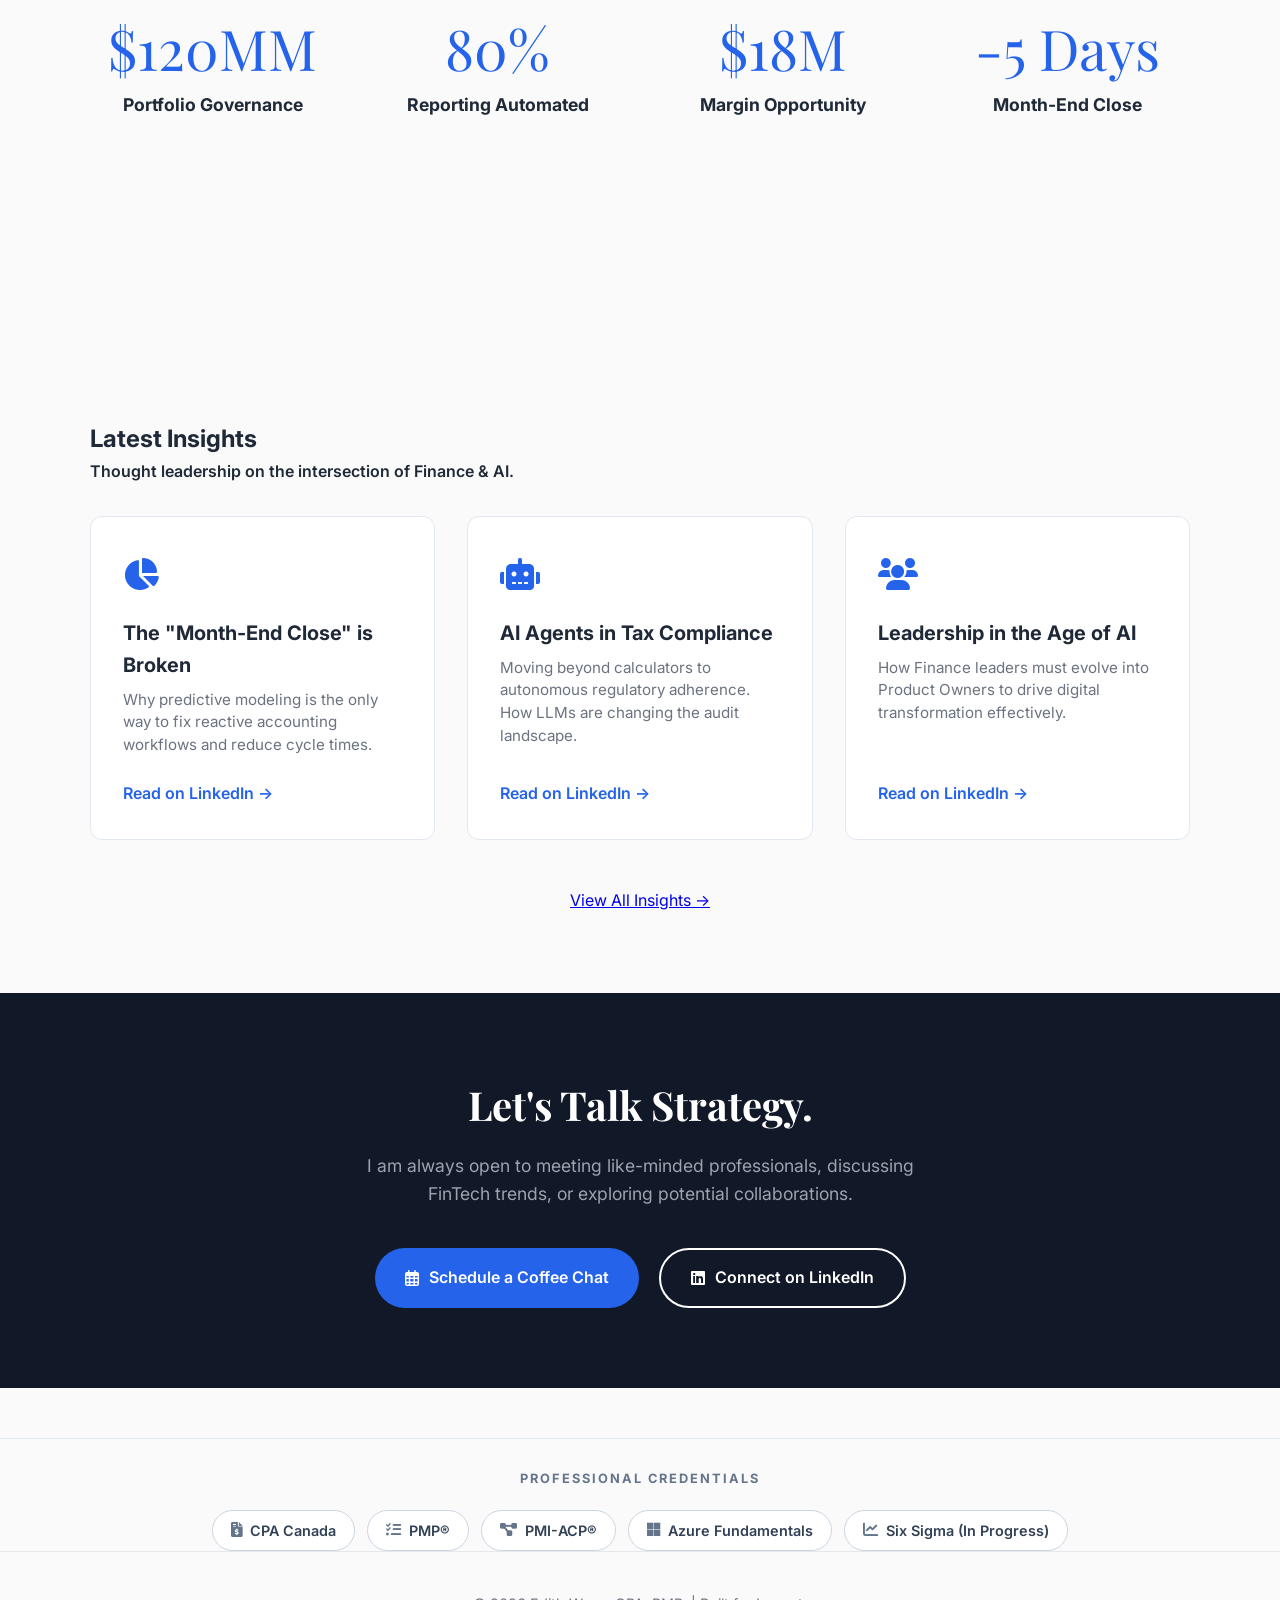
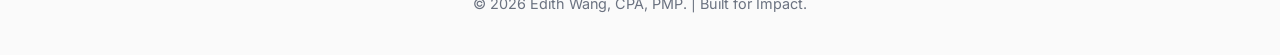
==== commit e8d0a08d: "Update index.html" ====
--- a/index.html
+++ b/index.html
@@ -114,7 +114,7 @@
                     <span class="award-pill" style="background: #fef3c7; color: #92400e; border: 1px solid #fcd34d;">
                         <i class="fas fa-trophy"></i> Award Winner
                     </span>
-                    <span class="award-text">Venture Devils Demo Day Spring 2026: Edson Entrepreneur Initiative</span>
+                    <span class="award-text">Venture Devils Demo Day Spring 2026</span>
                 </div>
                 <div class="award-header" style="margin-bottom: 0;">
                     <span class="award-pill">
